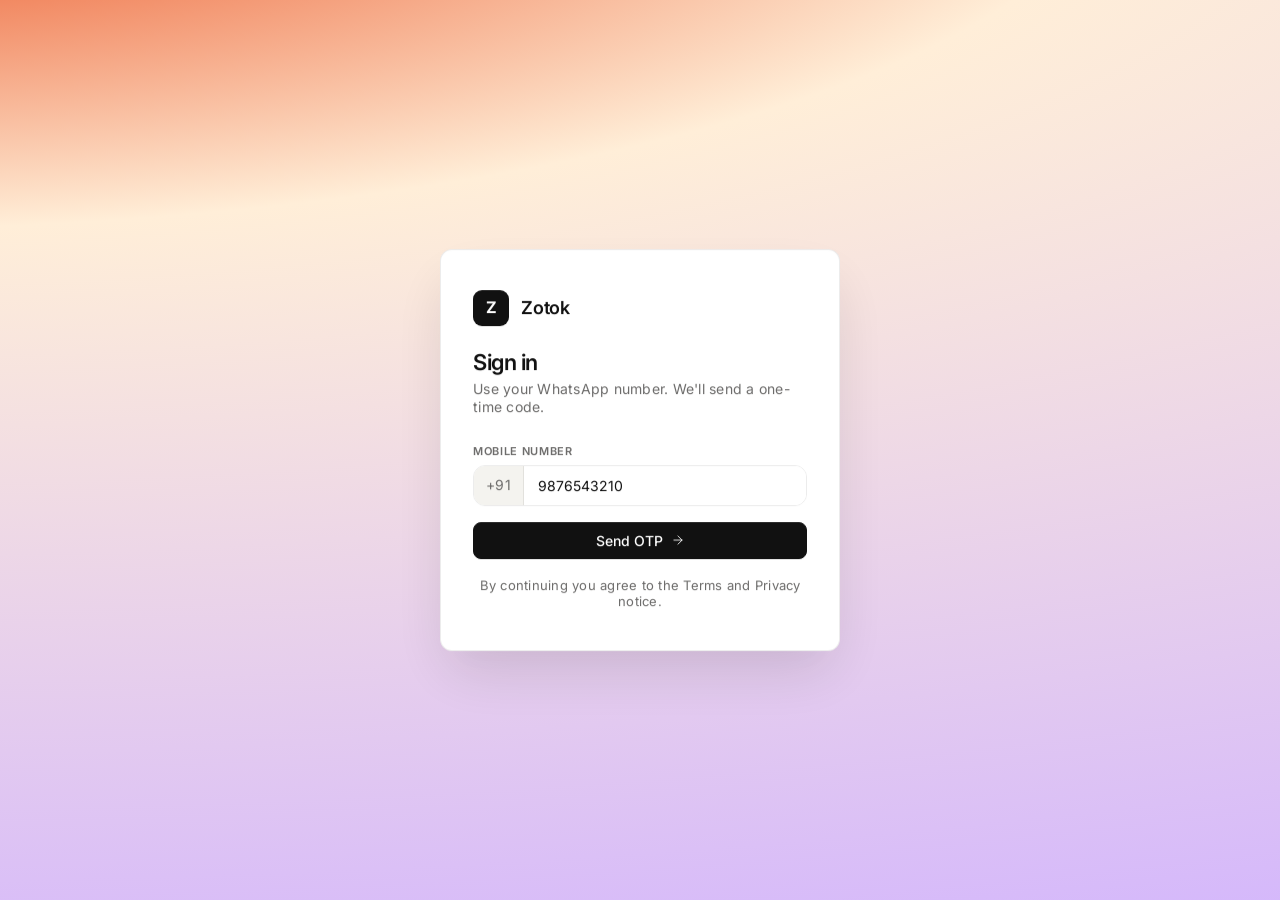
==== index.html @ e190d3a5 "Initial commit — Zotok Agent v2 prototype All pages: login, dashboard, agents, category-view, leads-" ====
<!doctype html>
<html lang="en">
<head>
<meta charset="utf-8">
<title>Zotok</title>
<meta http-equiv="refresh" content="0; url=login.html">
<link rel="stylesheet" href="styles/main.css">
  <link rel="preconnect" href="https://fonts.googleapis.com">
  <link rel="preconnect" href="https://fonts.gstatic.com" crossorigin>
  <link href="https://fonts.googleapis.com/css2?family=Inter:wght@400;500;600;700;900&display=swap" rel="stylesheet">
</head>
<body>
<p style="padding:24px;color:#999;font-family:-apple-system,BlinkMacSystemFont,sans-serif">Redirecting to <a href="login.html">login</a>…</p>
</body>
</html>
---- styles/main.css ----
/* ==========================================================================
   Zotok — main.css
   Manus-inspired minimal aesthetic. System fonts only.
   ========================================================================== */

:root {
  /* Legacy bridging to new Amplemarket tokens */
  --ink: #111111;
  --ink-2: #6d6c6b;
  --muted: #6d6c6b;
  --faint: #ecebea;
  --surface: #f4f3ef;
  --surface-2: #ecebea;
  --white: #ffffff;
  --border: rgba(17, 17, 17, 0.08);
  --border-light: rgba(17, 17, 17, 0.04);
  
  /* Status / Accents */
  --accent-success: #47d096; /* Deliver Green */
  --accent-warn: #e16540; /* LeadGen Red */
  --accent-info: #328efa; /* Intelligence Blue */
  --accent-gold: #fbc768; /* Engagement Gold */

  --focus-ring: rgba(17, 17, 17, 0.08);
  --modal-backdrop: rgba(17, 17, 17, 0.35);
  --ink-hover: #272625;

  /* Typography */
  --font: 'Inter', ui-sans-serif, system-ui, -apple-system, BlinkMacSystemFont, "Segoe UI", Roboto, sans-serif;
  --text-caption: 10px;
  --text-body: 14px;
  --text-subheading: 20px;
  --text-heading-sm: 24px;
  --text-heading: 28px;

  /* Border Radii (Amplemarket) */
  --r-sm: 4px;
  --r-md: 8px; /* Buttons */
  --r-lg: 12px; /* Cards, inputs, dialogs */

  /* Shadows (Amplemarket) */
  --shadow-subtle: rgba(17, 17, 17, 0.05) 0px 0px 0px 1px inset;
  --shadow-sm: rgba(17, 17, 17, 0.02) 0px -6px 6px 0px, rgba(17, 17, 17, 0.01) 0px -23px 9px 0px;
  --shadow-md: rgba(17, 17, 17, 0.04) 0px 4px 8px 0px, rgba(17, 17, 17, 0.04) 0px 0px 1px 0px;
  --shadow-lg: rgba(17, 17, 17, 0.12) 0px 26px 60px -6px, rgba(17, 17, 17, 0.02) 0px 28px 28px -14px;

  --sidebar-w: 248px;
  --sidebar-w-collapsed: 64px;
}

:root.dark {
  --ink: #ffffff;
  --ink-2: #ecebea;
  --muted: #ecebea;
  --faint: #6d6c6b;
  --surface: #272625;
  --surface-2: #111111;
  --white: #111111;
  --border: rgba(255, 255, 255, 0.08);
  --border-light: rgba(255, 255, 255, 0.04);
  --accent-success: #47d096;
  --accent-warn: #e16540;
  --accent-info: #328efa;
  --accent-gold: #fbc768;
  --focus-ring: rgba(255, 255, 255, 0.12);
  --modal-backdrop: rgba(17, 17, 17, 0.8);
  --ink-hover: #f4f3ef;
  --shadow-sm: rgba(0, 0, 0, 0.2) 0px -6px 6px 0px, rgba(0, 0, 0, 0.1) 0px -23px 9px 0px;
  --shadow-md: rgba(0, 0, 0, 0.3) 0px 4px 8px 0px;
  --shadow-lg: rgba(0, 0, 0, 0.5) 0px 26px 60px -6px;
}

* { margin: 0; padding: 0; box-sizing: border-box; }

/* Suppress all transitions on initial page load to prevent sidebar push animation */
[data-loading] * { transition: none !important; }

html, body { height: 100%; }

body {
  font-family: var(--font);
  font-size: var(--text-body);
  color: var(--ink);
  background: var(--white);
  line-height: 1.3;
  letter-spacing: 0.25px;
  -webkit-font-smoothing: antialiased;
  text-rendering: optimizeLegibility;
}

a { color: inherit; text-decoration: none; }

button {
  font-family: inherit;
  font-size: 14px;
  cursor: pointer;
  border: none;
  background: none;
  color: inherit;
}

input, textarea, select {
  font-family: inherit;
  font-size: 14px;
  color: var(--ink);
}

h1, h2, h3, h4 { font-weight: 600; line-height: 1.1; }
h1 { font-size: var(--text-heading); letter-spacing: -0.48px; }
h2 { font-size: var(--text-heading-sm); letter-spacing: -0.26px; }
h3 { font-size: var(--text-subheading); letter-spacing: -0.2px; }

.icon { width: 18px; height: 18px; flex: none; stroke-width: 1.5; }
.icon-sm { width: 14px; height: 14px; flex: none; stroke-width: 1.5; }
.icon-lg { width: 22px; height: 22px; flex: none; stroke-width: 1.5; }

/* ----- Buttons ----- */
.btn {
  display: inline-flex;
  align-items: center;
  justify-content: center;
  gap: 8px;
  padding: 9px 16px;
  background: transparent;
  border: 1.5px solid var(--ink);
  color: var(--ink);
  font-weight: 500;
  border-radius: var(--r-md);
  transition: background .15s ease, transform .1s ease, border-color .15s ease, color .15s ease;
  white-space: nowrap;
}
.btn:hover { background: var(--surface); }
.btn:active { transform: scale(.98); }

.btn-primary {
  background: var(--ink);
  color: var(--white);
  border-color: var(--ink);
}
.btn-primary:hover { background: var(--ink-hover); border-color: var(--ink-hover); }

.btn-ghost {
  border-color: var(--border);
  color: var(--ink-2);
  font-weight: 500;
}
.btn-ghost:hover { border-color: var(--ink-2); color: var(--ink); background: transparent; }

.btn-sm { padding: 6px 12px; font-size: 13px; }
.btn-block { width: 100%; }

.btn:disabled { opacity: .45; cursor: not-allowed; }

/* ----- App shell ----- */
.app {
  display: flex;
  min-height: 100vh;
}

.sidebar {
  position: fixed;
  inset: 0 auto 0 0;
  width: var(--sidebar-w);
  background: var(--surface);
  border-right: 1px solid var(--border);
  display: flex;
  flex-direction: column;
  transition: width .2s ease;
  z-index: 30;
}
.sidebar.collapsed { width: var(--sidebar-w-collapsed); }

.sidebar-head {
  display: flex;
  align-items: center;
  justify-content: space-between;
  padding: 16px 16px 12px;
  gap: 8px;
}
.sidebar.collapsed .sidebar-head {
  justify-content: center;
  padding: 16px 8px 12px;
}
.brand {
  display: flex;
  align-items: center;
  gap: 10px;
  font-weight: 600;
  font-size: 15px;
  letter-spacing: -0.01em;
}
.brand-mark {
  width: 28px; height: 28px;
  border-radius: 7px;
  background: var(--ink);
  color: var(--white);
  display: grid; place-items: center;
  font-weight: 700; font-size: 13px;
  letter-spacing: 0;
}
.sidebar.collapsed .brand,
.sidebar.collapsed .nav-label,
.sidebar.collapsed .footer-label,
.sidebar.collapsed .badge,
.sidebar.collapsed .new-chat span { display: none; }

.icon-btn {
  width: 32px; height: 32px;
  display: grid; place-items: center;
  border-radius: var(--r-md);
  color: var(--ink-2);
  transition: background .15s;
}
.icon-btn:hover { background: var(--border-light); color: var(--ink); }

.new-chat {
  margin: 4px 12px 12px;
  display: flex;
  align-items: center;
  gap: 10px;
  padding: 9px 12px;
  border: 1px solid var(--border);
  border-radius: var(--r-md);
  background: var(--white);
  color: var(--ink);
  font-weight: 500;
  font-size: 13px;
  transition: border-color .15s, background .15s;
}
.new-chat:hover { border-color: var(--ink-2); }
.sidebar.collapsed .new-chat { justify-content: center; padding: 9px; }

.nav {
  display: flex;
  flex-direction: column;
  gap: 0;
  padding: 8px 8px;
  flex: 1;
  overflow-y: auto;
}
.nav-section-label {
  font-size: 11px;
  font-weight: 500;
  text-transform: uppercase;
  letter-spacing: 0.06em;
  color: var(--muted);
  padding: 12px 12px 4px;
  margin-top: 4px;
}
.sidebar.collapsed .nav-section-label { opacity: 0; height: 4px; margin-top: 4px; padding: 0; overflow: hidden; }

.nav-item {
  display: flex;
  align-items: center;
  gap: 12px;
  padding: 8px 12px;
  border-radius: var(--r-md);
  color: var(--ink-2);
  font-size: 14px;
  transition: background .15s, color .15s;
  cursor: pointer;
}
.nav-item:hover { background: var(--border-light); color: var(--ink); }
.nav-item.active { background: var(--white); color: var(--ink); border: 1px solid var(--border); }
.nav-item .nav-label { flex: 1; }
.nav-item .icon { width: 20px; height: 20px; }
.sidebar.collapsed .nav-item { justify-content: center; padding: 8px; }

/* Tooltips when collapsed */
.sidebar.collapsed [data-tooltip] {
  position: relative;
}
.sidebar.collapsed [data-tooltip]:hover::after {
  content: attr(data-tooltip);
  position: absolute;
  left: calc(100% + 8px);
  top: 50%;
  transform: translateY(-50%);
  background: var(--ink);
  color: var(--white);
  padding: 4px 8px;
  border-radius: 4px;
  font-size: 12px;
  font-weight: 500;
  white-space: nowrap;
  pointer-events: none;
  z-index: 1000;
  opacity: 0;
  animation: tooltip-fade-in 0.15s ease-in-out forwards;
  animation-delay: 0.15s;
}
@keyframes tooltip-fade-in {
  from { opacity: 0; transform: translate(-4px, -50%); }
  to { opacity: 1; transform: translate(0, -50%); }
}

.nav-recent {
  display: flex;
  align-items: center;
  gap: 10px;
  padding: 7px 12px;
  border-radius: var(--r-sm);
  color: var(--ink-2);
  font-size: 13px;
  cursor: pointer;
  transition: background .15s;
}
.nav-recent:hover { background: var(--border-light); }
.nav-recent .truncate { overflow: hidden; text-overflow: ellipsis; white-space: nowrap; flex: 1; }
.sidebar.collapsed .nav-recent, .sidebar.collapsed .nav-children { display: none !important; }

.nav-parent.open .chevron { transform: rotate(180deg); }
.nav-child {
  padding: 6px 12px;
  border-radius: var(--r-sm);
  color: var(--ink-2);
  font-size: 13px;
  text-decoration: none;
  display: flex;
  align-items: center;
  transition: background .15s, color .15s;
}
.nav-child:hover { background: var(--border-light); color: var(--ink); }
.nav-child.active { background: var(--white); color: var(--ink); border: 1px solid var(--border); padding: 5px 11px; }

.sidebar-footer {
  border-top: 1px solid var(--border);
  padding: 12px 8px;
  display: flex;
  flex-direction: column;
  gap: 2px;
}
.footer-item {
  display: flex;
  align-items: center;
  gap: 12px;
  padding: 8px 12px;
  border-radius: var(--r-md);
  color: var(--ink-2);
  font-size: 13px;
  cursor: pointer;
  transition: background .15s;
}
.footer-item:hover { background: var(--border-light); color: var(--ink); }
.sidebar.collapsed .footer-item { justify-content: center; padding: 8px; }

.avatar {
  width: 26px; height: 26px;
  border-radius: 50%;
  background: var(--ink);
  color: var(--white);
  display: grid; place-items: center;
  font-size: 11px;
  font-weight: 600;
  flex: none;
}
.avatar-lg { width: 64px; height: 64px; font-size: 22px; }

/* ----- Main area ----- */
.main {
  margin-left: var(--sidebar-w);
  flex: 1;
  min-width: 0;
  display: flex;
  flex-direction: column;
  transition: margin-left .2s ease;
}
.sidebar.collapsed ~ .main { margin-left: var(--sidebar-w-collapsed); }

/* ----- Three Pane Layout (Category View) ----- */
.three-pane-layout {
  display: flex;
  flex: 1;
  height: 100vh;
  overflow: hidden;
  flex-direction: row;
}
.category-pane {
  width: 280px;
  border-right: 1px solid var(--border);
  display: flex;
  flex-direction: column;
  background: var(--surface);
  overflow-y: auto;
  padding: 24px 16px;
}
.category-pill {
  display: flex;
  align-items: center;
  gap: 12px;
  padding: 12px;
  border-radius: var(--r-md);
  cursor: pointer;
  border: 1px solid transparent;
  transition: all 0.15s ease;
  margin-bottom: 8px;
}
.category-pill:hover {
  background: var(--surface-2);
}
.category-pill.active {
  background: var(--white);
  border-color: var(--border);
  box-shadow: var(--shadow-sm);
}
.cat-dot-wrap {
  width: 24px;
  height: 24px;
  border-radius: 50%;
  display: grid;
  place-items: center;
  flex: none;
}
.cat-dot-wrap .dot { margin: 0; width: 10px; height: 10px; }
.cat-dot-wrap.bg-success { background: rgba(47, 125, 74, 0.15); }
.cat-dot-wrap.bg-warn { background: rgba(154, 123, 28, 0.15); }
.cat-dot-wrap.bg-idle { background: rgba(184, 182, 176, 0.25); }

.list-pane {
  width: 320px;
  border-right: 1px solid var(--border);
  display: flex;
  flex-direction: column;
  background: var(--surface);
  overflow-y: auto;
}
.list-pane-head {
  padding: 24px 20px;
  border-bottom: 1px solid var(--border);
  position: sticky;
  top: 0;
  background: var(--surface);
  z-index: 5;
}
.list-pane-item {
  padding: 16px 20px;
  border-bottom: 1px solid var(--border);
  cursor: pointer;
  transition: background .15s;
  display: flex;
  gap: 12px;
}
.list-pane-item:hover { background: var(--surface-2); }
.list-pane-item.active { background: var(--white); border-left: 3px solid var(--ink); padding-left: 17px; }
.list-pane-item .li-icon {
  width: 36px; height: 36px;
  border-radius: var(--r-md);
  background: var(--faint);
  color: var(--white);
  display: grid; place-items: center;
  font-weight: 600; font-size: 14px;
  flex: none;
}

.chat-pane {
  flex: 1;
  display: flex;
  flex-direction: column;
  position: relative;
  background: var(--white);
}

.topbar {
  display: flex;
  align-items: center;
  justify-content: space-between;
  padding: 14px 28px;
  border-bottom: 1px solid var(--border);
  background: var(--white);
  position: sticky;
  top: 0;
  z-index: 5;
}

/* Data Tables */
.table-wrap {
  background: var(--white);
  border: 1px solid var(--border);
  border-radius: var(--r-lg);
  overflow-x: auto;
  box-shadow: var(--shadow-sm);
}
.table {
  width: 100%;
  border-collapse: collapse;
  text-align: left;
}
.table th, .table td {
  padding: 12px 16px;
  border-bottom: 1px solid var(--border);
  font-size: 14px;
}
.table th {
  background: var(--surface);
  font-weight: 600;
  color: var(--muted);
  font-size: 12px;
  text-transform: uppercase;
  letter-spacing: 0.05em;
  white-space: nowrap;
}
.table tbody tr:last-child td {
  border-bottom: none;
}
.table tbody tr:hover {
  background: var(--surface-2);
}
.table td {
  color: var(--ink);
  vertical-align: top;
}
.table-message-preview {
  max-width: 300px;
  display: -webkit-box;
  -webkit-line-clamp: 2;
  -webkit-box-orient: vertical;
  overflow: hidden;
  text-overflow: ellipsis;
  color: var(--ink-2);
  line-height: 1.4;
}
.topbar-left { display: flex; align-items: center; gap: 12px; }
.topbar-title { font-size: 15px; font-weight: 600; }
.topbar-right { display: flex; align-items: center; gap: 8px; }

.page {
  padding: 32px 28px 64px;
  max-width: 1100px;
  width: 100%;
  margin: 0 auto;
}
.page-narrow { max-width: 760px; }

.page-head { margin-bottom: 28px; }
.page-head h1 { margin-bottom: 6px; }
.page-head .lede { color: var(--muted); font-size: 14px; }

/* ----- Status dots ----- */
.dot {
  width: 8px; height: 8px;
  border-radius: 50%;
  flex: none;
  display: inline-block;
}
.dot-success { background: var(--accent-success); box-shadow: 0 0 0 3px rgba(47,125,74,.12); }
.dot-warn { background: var(--accent-warn); box-shadow: 0 0 0 3px rgba(154,123,28,.12); }
.dot-idle { background: var(--faint); }

.badge {
  display: inline-flex;
  align-items: center;
  gap: 6px;
  padding: 3px 9px;
  border-radius: var(--r-lg);
  font-size: 12px;
  font-weight: 500;
  border: 1px solid var(--border);
  background: var(--white);
  color: var(--ink-2);
}
.badge-success { color: var(--accent-success); border-color: rgba(47,125,74,.25); background: rgba(47,125,74,.06); }
.badge-warn { color: var(--accent-warn); border-color: rgba(154,123,28,.25); background: rgba(154,123,28,.06); }
.badge-ink { color: var(--white); background: var(--ink); border-color: var(--ink); }

/* ----- Card ----- */
.card {
  background: var(--white);
  border: 1px solid var(--border);
  border-radius: var(--r-lg);
  padding: 20px;
  box-shadow: var(--shadow-sm);
}

/* ==========================================================================
   LOGIN
   ========================================================================== */
.login-page {
  min-height: 100vh;
  display: grid;
  place-items: center;
  background: var(--surface);
  background-image: radial-gradient(386.06% 162.79% at -13.1926% -17.1008%, rgb(232, 64, 13) 0%, rgb(255, 238, 216) 26.1559%, rgb(208, 178, 255) 84.1533%);
  padding: 24px;
}
.login-card {
  width: 100%;
  max-width: 400px;
  background: var(--white);
  border: 1px solid var(--border);
  border-radius: var(--r-lg);
  padding: 40px 32px;
  box-shadow: var(--shadow-lg);
  animation: cardSlideUp 0.6s cubic-bezier(0.16, 1, 0.3, 1);
}
@keyframes cardSlideUp {
  from { opacity: 0; transform: translateY(24px); }
  to { opacity: 1; transform: translateY(0); }
}
#phone-step, #otp-step {
  animation: fadeStep 0.4s cubic-bezier(0.16, 1, 0.3, 1);
}
@keyframes fadeStep {
  from { opacity: 0; transform: translateX(8px); }
  to { opacity: 1; transform: translateX(0); }
}
.login-brand {
  display: flex;
  align-items: center;
  gap: 12px;
  justify-content: flex-start;
  margin-bottom: 24px;
}
.login-brand .brand-mark { width: 36px; height: 36px; font-size: 16px; border-radius: 9px; }
.login-brand-text { font-size: 18px; font-weight: 600; letter-spacing: -0.01em; }
.login-card h1 { font-size: 22px; text-align: left; margin-bottom: 6px; }
.login-card .lede { color: var(--muted); font-size: 14px; text-align: left; margin-bottom: 28px; }

.field {
  display: flex;
  flex-direction: column;
  gap: 6px;
  margin-bottom: 16px;
}
.field-label {
  font-size: 11px;
  font-weight: 600;
  text-transform: uppercase;
  letter-spacing: 0.06em;
  color: var(--muted);
}
.input {
  width: 100%;
  padding: 11px 14px;
  border: 1px solid var(--border);
  border-radius: var(--r-lg);
  background: var(--white);
  transition: border-color .15s, box-shadow .15s;
}
.input:focus {
  outline: none;
  border-color: var(--ink);
  box-shadow: 0 0 0 3px var(--focus-ring);
}
.input::placeholder { color: var(--faint); }

.input-prefix {
  display: flex;
  align-items: stretch;
  border: 1px solid var(--border);
  border-radius: var(--r-lg);
  overflow: hidden;
  transition: border-color .15s, box-shadow .15s;
}
.input-prefix:focus-within { border-color: var(--ink); box-shadow: 0 0 0 3px var(--focus-ring); }
.input-prefix .prefix {
  padding: 0 12px;
  display: grid; place-items: center;
  background: var(--surface);
  color: var(--ink-2);
  font-size: 14px;
  border-right: 1px solid var(--border);
}
.input-prefix .input { border: none; border-radius: 0; }
.input-prefix .input:focus { box-shadow: none; }

.otp-row { display: flex; gap: 12px; justify-content: center; }
.otp-cell {
  flex: 1;
  width: 0;
  min-width: 0;
  height: 64px;
  text-align: center;
  font-size: 26px;
  font-weight: 600;
  letter-spacing: 0.02em;
  padding: 0;
  border: 1.5px solid var(--border);
  border-radius: var(--r-md);
  background: var(--surface);
  transition: all .2s ease;
}
.otp-cell:focus { 
  outline: none; 
  background: var(--white);
  border-color: var(--ink); 
  box-shadow: 0 4px 12px rgba(0,0,0,.08); 
  transform: translateY(-2px);
}

.login-foot { text-align: center; color: var(--muted); font-size: 13px; margin-top: 18px; }

.tiny-link {
  background: none;
  border: none;
  color: var(--ink);
  font-weight: 500;
  font-size: 13px;
  cursor: pointer;
  text-decoration: underline;
  text-underline-offset: 2px;
}

/* ==========================================================================
   CHAT
   ========================================================================== */
.chat-shell {
  display: flex;
  flex-direction: column;
  flex: 1;
  min-height: 0;
}
.chat-scroll {
  flex: 1;
  overflow-y: auto;
  padding: 32px 0 24px;
}
.chat-thread {
  max-width: 760px;
  margin: 0 auto;
  padding: 0 24px;
  display: flex;
  flex-direction: column;
  gap: 24px;
}
.msg {
  display: flex;
  gap: 14px;
  align-items: flex-start;
}
.msg-avatar {
  width: 28px; height: 28px;
  border-radius: 50%;
  display: grid; place-items: center;
  flex: none;
  font-size: 11px;
  font-weight: 600;
}
.msg.user .msg-avatar { background: var(--ink); color: var(--white); }
.msg.ai .msg-avatar {
  background: var(--white);
  color: var(--ink);
  border: 1px solid var(--border);
}
.msg-body { flex: 1; min-width: 0; }
.msg-name { font-size: 13px; font-weight: 600; margin-bottom: 4px; color: var(--ink); }
.msg-text { font-size: 15px; line-height: 1.65; color: var(--ink); }
.msg-text p + p { margin-top: 10px; }
.msg-text ul { margin: 8px 0 0 20px; }
.msg-text li { margin-bottom: 4px; }

.typing { display: inline-flex; gap: 4px; align-items: center; padding: 6px 0; }
.typing span {
  width: 6px; height: 6px; border-radius: 50%;
  background: var(--faint);
  animation: blink 1.2s infinite ease-in-out;
}
.typing span:nth-child(2) { animation-delay: .2s; }
.typing span:nth-child(3) { animation-delay: .4s; }
@keyframes blink {
  0%, 80%, 100% { opacity: .25; transform: translateY(0); }
  40% { opacity: 1; transform: translateY(-2px); }
}

.chat-empty {
  display: flex;
  flex-direction: column;
  align-items: center;
  padding-bottom: 24px;
}
.chat-empty-inner {
  text-align: center;
}

.hero-badge {
  display: inline-flex;
  align-items: center;
  gap: 8px;
  padding: 6px 14px;
  background: var(--surface);
  border: 1px solid var(--border);
  border-radius: 999px;
  font-size: 12px;
  color: var(--muted);
  margin-bottom: 24px;
}
.hero-badge .divider { color: var(--border); }
.hero-badge .upgrade { color: #3b82f6; cursor: pointer; font-weight: 500; }

.hero-title {
  font-family: Georgia, serif;
  font-size: 32px;
  font-weight: 400;
  color: var(--ink);
  margin-bottom: 0;
}

/* Base shell layout */
.chat-shell {
  display: flex;
  flex-direction: column;
  flex: 1;
  min-height: 0;
  align-items: center;
  justify-content: center;
  padding: 0 24px;
}
.chat-scroll {
  flex: none;
  width: 100%;
  max-width: 720px;
  display: flex;
  flex-direction: column;
}
.chat-thread {
  padding: 0;
  display: flex;
  flex-direction: column;
  gap: 24px;
  width: 100%;
  max-width: 760px;
  margin: 0 auto;
}

/* Active chat state overrides */
.chat-shell.chat-active {
  align-items: stretch;
  justify-content: flex-start;
  padding: 0;
}
.chat-shell.chat-active .chat-scroll {
  flex: 1;
  max-width: none;
  padding: 32px 0 24px;
  overflow-y: auto;
  display: block;
}
.chat-shell.chat-active .composer-wrap {
  max-width: none;
  padding: 16px 24px 22px;
}
.chat-shell.chat-active .composer-container {
  max-width: 760px;
  margin: 0 auto;
}
.chat-shell.chat-active .prompt-pills { display: none; }

.composer-wrap {
  width: 100%;
  max-width: 720px;
  margin: 0 auto;
}
.composer-container {
  display: flex;
  flex-direction: column;
  gap: 16px;
  width: 100%;
}
.composer {
  border: 1px solid var(--border);
  border-radius: var(--r-lg);
  background: var(--white);
  box-shadow: var(--shadow-sm);
  display: flex;
  flex-direction: column;
  padding: 14px 16px;
  transition: border-color .15s, box-shadow .15s;
}
.composer:focus-within {
  border-color: var(--ink-2);
  box-shadow: 0 0 0 3px var(--focus-ring);
}
.composer textarea {
  width: 100%;
  border: none;
  outline: none;
  resize: none;
  font-size: 15px;
  line-height: 1.5;
  background: transparent;
  min-height: 48px;
  max-height: 200px;
  padding: 0;
  margin-bottom: 12px;
}
.composer-actions {
  display: flex;
  align-items: center;
  justify-content: space-between;
}
.action-group {
  display: flex;
  align-items: center;
  gap: 4px;
}
.icon-btn-round {
  width: 32px; height: 32px;
  border-radius: 50%;
  display: grid; place-items: center;
  color: var(--muted);
  transition: background .15s, color .15s;
}
.icon-btn-round:hover {
  background: var(--surface);
  color: var(--ink);
}
.send-btn {
  width: 32px; height: 32px;
  border-radius: 50%;
  background: var(--surface);
  color: var(--muted);
  display: grid; place-items: center;
  transition: background .15s, color .15s, transform .1s;
}
.send-btn:not(:disabled) {
  background: var(--ink);
  color: var(--white);
}
.send-btn:not(:disabled):hover { background: var(--ink-hover); }

.prompt-pills {
  display: flex;
  align-items: center;
  justify-content: center;
  flex-wrap: wrap;
  gap: 10px;
}
.prompt-pill {
  display: inline-flex;
  align-items: center;
  gap: 8px;
  padding: 8px 16px;
  background: var(--white);
  border: 1px solid var(--border);
  border-radius: 999px;
  font-size: 13px;
  font-weight: 500;
  color: var(--ink-2);
  transition: background .15s, border-color .15s, color .15s;
}
.prompt-pill:hover {
  background: var(--surface);
  border-color: var(--ink-2);
  color: var(--ink);
}

.composer-foot {
  max-width: 760px;
  margin: 8px auto 0;
  text-align: center;
  font-size: 11px;
  color: var(--muted);
}

/* ==========================================================================
   AGENTS
   ========================================================================== */
.agent-grid {
  display: grid;
  grid-template-columns: repeat(auto-fill, minmax(280px, 1fr));
  gap: 16px;
}
.agent-card {
  display: flex;
  flex-direction: column;
  gap: 14px;
  padding: 20px;
  background: var(--white);
  border: 1px solid var(--border);
  border-radius: var(--r-lg);
  transition: border-color .15s, box-shadow .15s, transform .1s;
}
.agent-card:hover { border-color: var(--ink-2); box-shadow: var(--shadow-md); }
.agent-head { display: flex; align-items: flex-start; justify-content: space-between; gap: 10px; }
.agent-icon {
  width: 36px; height: 36px;
  border-radius: var(--r-lg);
  background: var(--surface);
  color: var(--ink);
  display: grid; place-items: center;
  border: 1px solid var(--border);
}
.agent-card h3 { font-size: 15px; font-weight: 600; margin: 0; }
.agent-card p { font-size: 13px; color: var(--muted); line-height: 1.55; }
.agent-foot { display: flex; align-items: center; justify-content: space-between; gap: 10px; margin-top: auto; padding-top: 6px; }

/* ==========================================================================
   WHATSAPP / SYNC PAGE
   ========================================================================== */
.summary-card {
  display: grid;
  grid-template-columns: auto 1fr auto;
  gap: 18px;
  align-items: center;
  padding: 22px;
  background: var(--white);
  border: 1px solid var(--border);
  border-radius: var(--r-lg);
  box-shadow: var(--shadow-sm);
  margin-bottom: 24px;
}
.summary-icon {
  width: 44px; height: 44px;
  border-radius: var(--r-lg);
  background: var(--surface);
  border: 1px solid var(--border);
  display: grid; place-items: center;
  color: var(--ink);
}
.summary-meta { display: flex; flex-direction: column; gap: 2px; }
.summary-meta strong { font-size: 15px; font-weight: 600; }
.summary-meta .meta-sub { color: var(--muted); font-size: 13px; }

.section-head {
  display: flex;
  align-items: center;
  justify-content: space-between;
  margin: 32px 0 14px;
}
.section-head h2 { font-size: 16px; font-weight: 600; }
.section-head .lede { color: var(--muted); font-size: 13px; }

.list {
  border: 1px solid var(--border);
  border-radius: var(--r-lg);
  background: var(--white);
  overflow: hidden;
}
.list-item {
  display: grid;
  grid-template-columns: auto 1fr auto;
  gap: 14px;
  align-items: center;
  padding: 14px 18px;
  border-bottom: 1px solid var(--border-light);
}
.list-item:last-child { border-bottom: none; }
.list-item .li-title { font-size: 14px; font-weight: 500; }
.list-item .li-sub { font-size: 12px; color: var(--muted); margin-top: 2px; }
.list-item .li-icon {
  width: 36px; height: 36px;
  border-radius: var(--r-lg);
  background: var(--surface);
  display: grid; place-items: center;
  color: var(--ink-2);
  font-size: 13px;
  font-weight: 600;
}

.upgrade-row {
  display: flex;
  align-items: center;
  justify-content: space-between;
  gap: 16px;
  padding: 18px 20px;
  border: 1px dashed var(--border);
  border-radius: var(--r-lg);
  background: var(--surface);
  margin-top: 16px;
}
.upgrade-row .text { font-size: 14px; color: var(--ink); }
.upgrade-row .text small { display: block; color: var(--muted); font-size: 12px; margin-top: 2px; }

/* ==========================================================================
   PROFILE
   ========================================================================== */
.profile-head {
  display: flex;
  align-items: center;
  gap: 18px;
  padding: 24px;
  background: var(--white);
  border: 1px solid var(--border);
  border-radius: var(--r-lg);
  box-shadow: var(--shadow-sm);
  margin-bottom: 24px;
}
.profile-meta h2 { font-size: 18px; font-weight: 600; margin-bottom: 4px; }
.profile-meta .meta-line { display: flex; align-items: center; gap: 10px; color: var(--muted); font-size: 13px; }

.kv-grid {
  display: grid;
  grid-template-columns: 200px 1fr;
  gap: 14px 24px;
  padding: 20px 24px;
  background: var(--white);
  border: 1px solid var(--border);
  border-radius: var(--r-lg);
}
.kv-grid .k { font-size: 11px; text-transform: uppercase; letter-spacing: .06em; color: var(--muted); align-self: center; }
.kv-grid .v { font-size: 14px; }

.plan-card {
  display: grid;
  grid-template-columns: 1fr auto;
  gap: 18px;
  align-items: center;
  padding: 22px 24px;
  background: var(--ink);
  color: var(--white);
  border-radius: var(--r-lg);
}
.plan-card h3 { font-size: 16px; font-weight: 600; margin-bottom: 4px; }
.plan-card p { font-size: 13px; color: rgba(255,255,255,.7); }
.plan-card .btn {
  background: var(--white);
  color: var(--ink);
  border-color: var(--white);
}
.plan-card .btn:hover { background: var(--surface); }

/* ==========================================================================
   MODAL
   ========================================================================== */
.modal-backdrop {
  position: fixed;
  inset: 0;
  background: var(--modal-backdrop);
  display: none;
  align-items: center;
  justify-content: center;
  z-index: 100;
  padding: 24px;
  backdrop-filter: blur(2px);
}
.modal-backdrop.open { display: flex; }
.modal {
  width: 100%;
  max-width: 560px;
  max-height: calc(100vh - 48px);
  background: var(--white);
  border-radius: var(--r-lg);
  box-shadow: var(--shadow-lg);
  border: 1px solid var(--border);
  display: flex;
  flex-direction: column;
  overflow: hidden;
}
.modal-lg { max-width: 720px; }

.modal-head {
  display: flex;
  align-items: flex-start;
  justify-content: space-between;
  gap: 12px;
  padding: 22px 24px 14px;
}
.modal-head h2 { font-size: 18px; margin-bottom: 4px; }
.modal-head .lede { font-size: 13px; color: var(--muted); }

.modal-body {
  padding: 8px 24px 20px;
  overflow-y: auto;
}
.modal-foot {
  border-top: 1px solid var(--border);
  padding: 14px 24px;
  display: flex;
  align-items: center;
  justify-content: space-between;
  gap: 12px;
  background: var(--white);
}

.tabs {
  display: inline-flex;
  background: var(--surface);
  padding: 3px;
  border-radius: var(--r-md);
  margin: 8px 0 18px;
}
.tab {
  padding: 7px 14px;
  font-size: 13px;
  font-weight: 500;
  border-radius: 6px;
  color: var(--ink-2);
  cursor: pointer;
  transition: background .15s, color .15s;
}
.tab.active { background: var(--white); color: var(--ink); box-shadow: var(--shadow-sm); }

.tab-panel { display: none; }
.tab-panel.active { display: block; }

.qr-box {
  margin: 8px auto 14px;
  width: 220px; height: 220px;
  border: 1px solid var(--border);
  border-radius: var(--r-lg);
  display: grid; place-items: center;
  background:
    repeating-linear-gradient(45deg, var(--ink) 0 6px, transparent 6px 12px) center/180px 180px no-repeat,
    var(--white);
  position: relative;
}
.qr-box::after {
  content: "";
  position: absolute;
  inset: 0;
  background: var(--white);
  -webkit-mask: radial-gradient(circle at 12px 12px, transparent 6px, #000 6.5px), radial-gradient(circle at calc(100% - 12px) 12px, transparent 6px, #000 6.5px), radial-gradient(circle at 12px calc(100% - 12px), transparent 6px, #000 6.5px);
  mask: radial-gradient(circle at 12px 12px, transparent 6px, #000 6.5px), radial-gradient(circle at calc(100% - 12px) 12px, transparent 6px, #000 6.5px), radial-gradient(circle at 12px calc(100% - 12px), transparent 6px, #000 6.5px);
  -webkit-mask-composite: source-over;
  mask-composite: add;
  pointer-events: none;
}
.qr-frame {
  position: relative;
  width: 220px; height: 220px;
  margin: 8px auto 16px;
}
.qr-frame .qr-cells {
  position: absolute; inset: 14px;
  display: grid;
  grid-template-columns: repeat(21, 1fr);
  grid-template-rows: repeat(21, 1fr);
  gap: 1px;
}
.qr-frame .qr-cells span { background: var(--ink); border-radius: 1px; }
.qr-frame .qr-cells span.off { background: transparent; }
.qr-frame::before, .qr-frame::after {
  content: ""; position: absolute; width: 36px; height: 36px;
  border: 6px solid var(--ink);
  border-radius: 8px;
  background: var(--white);
}
.qr-frame::before { top: 6px; left: 6px; }
.qr-frame::after { top: 6px; right: 6px; }
.qr-frame .qr-corner-bl {
  position: absolute; bottom: 6px; left: 6px;
  width: 36px; height: 36px;
  border: 6px solid var(--ink);
  border-radius: 8px;
  background: var(--white);
}

.code-box {
  display: flex;
  gap: 8px;
  justify-content: center;
  margin: 8px 0 18px;
}
.code-cell {
  width: 44px;
  height: 52px;
  display: grid; place-items: center;
  background: var(--surface);
  border: 1px solid var(--border);
  border-radius: var(--r-lg);
  font-size: 22px;
  font-weight: 600;
  letter-spacing: .04em;
}

.steps {
  margin: 0;
  padding: 0;
  list-style: none;
  counter-reset: step;
  display: flex;
  flex-direction: column;
  gap: 8px;
}
.steps li {
  counter-increment: step;
  display: flex;
  gap: 10px;
  font-size: 13px;
  color: var(--ink-2);
  line-height: 1.5;
}
.steps li::before {
  content: counter(step);
  width: 20px; height: 20px;
  border-radius: 50%;
  background: var(--ink);
  color: var(--white);
  font-size: 11px;
  font-weight: 600;
  display: grid; place-items: center;
  flex: none;
  margin-top: 1px;
}
.steps strong { color: var(--ink); font-weight: 600; }

.connect-state {
  display: flex;
  align-items: center;
  gap: 10px;
  padding: 10px 14px;
  background: var(--surface);
  border-radius: var(--r-lg);
  font-size: 13px;
  color: var(--ink-2);
  justify-content: center;
}

/* ----- Group selection ----- */
.group-counter {
  display: flex;
  align-items: center;
  justify-content: space-between;
  padding: 10px 14px;
  background: var(--surface);
  border-radius: var(--r-lg);
  margin-bottom: 14px;
  font-size: 13px;
  color: var(--ink-2);
}
.group-counter strong { color: var(--ink); font-weight: 600; }

.group-list {
  display: flex;
  flex-direction: column;
  gap: 6px;
  max-height: 360px;
  overflow-y: auto;
  padding-right: 4px;
}
.group-row {
  position: relative;
  display: flex;
  align-items: center;
  gap: 12px;
  padding: 10px 14px;
  border: 1px solid var(--border);
  border-radius: var(--r-lg);
  background: var(--white);
  cursor: pointer;
  transition: border-color .12s, background .12s;
}
.group-row:hover { border-color: var(--ink-2); }
.group-row.selected { border-color: var(--ink); background: var(--surface); }

.group-row .li-icon {
  width: 32px; height: 32px;
  border-radius: 50%;
  background: var(--surface);
  display: grid; place-items: center;
  color: var(--ink-2);
  font-size: 12px;
  font-weight: 600;
  flex: none;
}
.group-row .group-meta { flex: 1; min-width: 0; }
.group-row .group-name { font-size: 14px; font-weight: 500; color: var(--ink); }
.group-row .group-sub { font-size: 12px; color: var(--muted); }

.checkbox {
  width: 18px; height: 18px;
  border-radius: 5px;
  border: 1.5px solid var(--border);
  background: var(--white);
  display: grid; place-items: center;
  flex: none;
  transition: background .15s, border-color .15s;
}
.group-row.selected .checkbox {
  background: var(--ink);
  border-color: var(--ink);
}
.checkbox svg { color: var(--white); opacity: 0; }
.group-row.selected .checkbox svg { opacity: 1; }

.group-row.locked {
  cursor: not-allowed;
  background: var(--surface);
}
.group-row.locked .group-name,
.group-row.locked .group-sub,
.group-row.locked .li-icon {
  filter: blur(2px);
  user-select: none;
}
.group-row.locked .lock-overlay {
  position: absolute;
  inset: 0;
  display: flex;
  align-items: center;
  justify-content: flex-end;
  padding: 0 14px;
  gap: 8px;
}
.group-row.locked .lock-pill {
  display: inline-flex;
  align-items: center;
  gap: 6px;
  padding: 4px 10px;
  font-size: 12px;
  font-weight: 500;
  background: var(--ink);
  color: var(--white);
  border-radius: 999px;
}

/* ==========================================================================
   RESPONSIVE
   ========================================================================== */
@media (max-width: 900px) {
  :root { --sidebar-w: 220px; }
  .page { padding: 24px 18px 48px; }
  .topbar { padding: 12px 18px; }
  .prompt-grid { grid-template-columns: 1fr; }
}

@media (max-width: 640px) {
  .sidebar { transform: translateX(-100%); transition: transform .2s ease; }
  .sidebar.open { transform: translateX(0); }
  .main { margin-left: 0 !important; }
  .topbar { padding: 12px 16px; }
  .kv-grid { grid-template-columns: 1fr; gap: 6px 0; }
  .kv-grid .k { padding-top: 8px; }
}

/* Scrollbar polish */
.chat-scroll::-webkit-scrollbar,
.group-list::-webkit-scrollbar,
.nav::-webkit-scrollbar,
.modal-body::-webkit-scrollbar { width: 8px; height: 8px; }
.chat-scroll::-webkit-scrollbar-thumb,
.group-list::-webkit-scrollbar-thumb,
.nav::-webkit-scrollbar-thumb,
.modal-body::-webkit-scrollbar-thumb { background: var(--border); border-radius: 4px; }
.chat-scroll::-webkit-scrollbar-thumb:hover,
.group-list::-webkit-scrollbar-thumb:hover,
.nav::-webkit-scrollbar-thumb:hover,
.modal-body::-webkit-scrollbar-thumb:hover { background: var(--faint); }
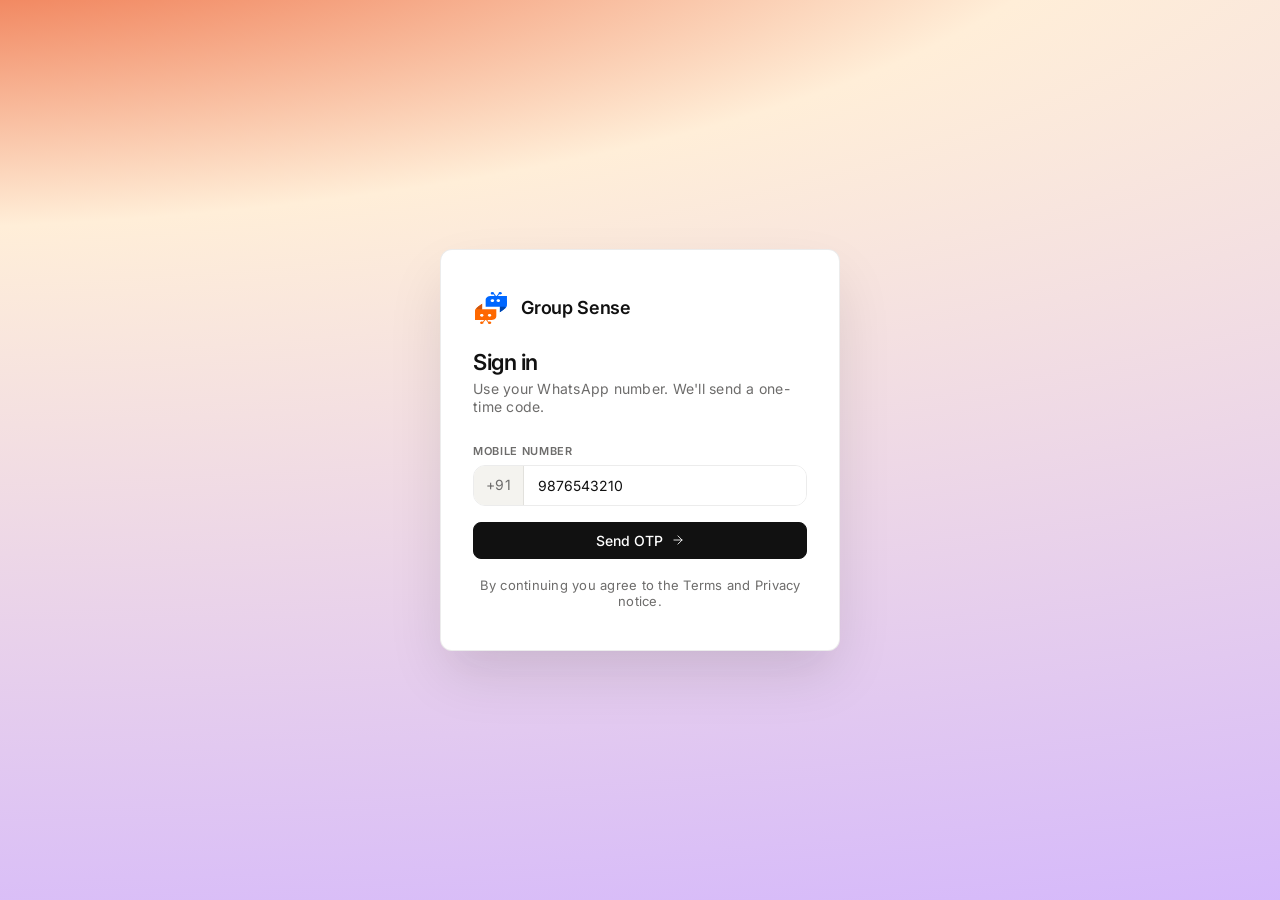
==== commit f8da7813: "Brand refresh, connect flow, leads improvements - Rename brand from Zotok → Group Sense across nav, " ====
--- a/index.html
+++ b/index.html
@@ -2,7 +2,7 @@
 <html lang="en">
 <head>
 <meta charset="utf-8">
-<title>Zotok</title>
+<title>Group Sense</title>
 <meta http-equiv="refresh" content="0; url=login.html">
 <link rel="stylesheet" href="styles/main.css">
   <link rel="preconnect" href="https://fonts.googleapis.com">
--- a/styles/main.css
+++ b/styles/main.css
@@ -20,6 +20,11 @@
   --accent-warn: #e16540; /* LeadGen Red */
   --accent-info: #328efa; /* Intelligence Blue */
   --accent-gold: #fbc768; /* Engagement Gold */
+  --color-success-soft: rgba(71, 208, 150, 0.1);
+  --color-warning-soft: rgba(225, 101, 64, 0.1);
+  --color-info-soft: rgba(50, 142, 250, 0.1);
+  --color-destructive-accent: #e16540;
+  --color-destructive-soft: rgba(225, 101, 64, 0.1);
 
   --focus-ring: rgba(17, 17, 17, 0.08);
   --modal-backdrop: rgba(17, 17, 17, 0.35);
@@ -44,8 +49,13 @@
   --shadow-md: rgba(17, 17, 17, 0.04) 0px 4px 8px 0px, rgba(17, 17, 17, 0.04) 0px 0px 1px 0px;
   --shadow-lg: rgba(17, 17, 17, 0.12) 0px 26px 60px -6px, rgba(17, 17, 17, 0.02) 0px 28px 28px -14px;
 
-  --sidebar-w: 248px;
-  --sidebar-w-collapsed: 64px;
+  --sidebar-w: 260px;
+  --sidebar-w-collapsed: 52px;
+  --nav-bg: #EBEBEB;
+  --nav-icon-color: #34322d;
+  --nav-text-color: #34322D;
+  --nav-hover-bg: #37352f0a;
+  --nav-active-bg: #37352f0f;
 }
 
 :root.dark {
@@ -62,6 +72,11 @@
   --accent-warn: #e16540;
   --accent-info: #328efa;
   --accent-gold: #fbc768;
+  --color-success-soft: rgba(71, 208, 150, 0.15);
+  --color-warning-soft: rgba(225, 101, 64, 0.15);
+  --color-info-soft: rgba(50, 142, 250, 0.15);
+  --color-destructive-accent: #e16540;
+  --color-destructive-soft: rgba(225, 101, 64, 0.15);
   --focus-ring: rgba(255, 255, 255, 0.12);
   --modal-backdrop: rgba(17, 17, 17, 0.8);
   --ink-hover: #f4f3ef;
@@ -161,7 +176,7 @@
   position: fixed;
   inset: 0 auto 0 0;
   width: var(--sidebar-w);
-  background: var(--surface);
+  background: var(--nav-bg);
   border-right: 1px solid var(--border);
   display: flex;
   flex-direction: column;
@@ -174,97 +189,153 @@
   display: flex;
   align-items: center;
   justify-content: space-between;
-  padding: 16px 16px 12px;
+  padding: 8px;
   gap: 8px;
 }
 .sidebar.collapsed .sidebar-head {
   justify-content: center;
-  padding: 16px 8px 12px;
+  padding: 8px;
 }
 .brand {
   display: flex;
   align-items: center;
   gap: 10px;
   font-weight: 600;
-  font-size: 15px;
-  letter-spacing: -0.01em;
-}
+  font-size: 18px;
+  letter-spacing: -0.26px;
+  color: #34322d;
+}
+.brand-text-wrap { display: flex; flex-direction: column; gap: 0px; }
+.brand-sub { font-size: 11px; font-weight: 500; color: #858481; letter-spacing: 0.01em; line-height: 1.2; }
 .brand-mark {
-  width: 28px; height: 28px;
-  border-radius: 7px;
-  background: var(--ink);
+  width: 36px; height: 36px;
+  border-radius: 10px;
+  background: transparent;
   color: var(--white);
   display: grid; place-items: center;
-  font-weight: 700; font-size: 13px;
+  font-weight: 700; font-size: 14px;
   letter-spacing: 0;
-}
+  flex: none;
+  overflow: hidden;
+}
+.brand-mark .nav-img-icon { width: 32px; height: 32px; }
+
+.nav-img-icon { width: 18px; height: 18px; display: block; flex: none; }
+.icon-btn .nav-img-icon { width: 18px; height: 18px; }
 .sidebar.collapsed .brand,
 .sidebar.collapsed .nav-label,
-.sidebar.collapsed .footer-label,
-.sidebar.collapsed .badge,
-.sidebar.collapsed .new-chat span { display: none; }
+.sidebar.collapsed .nav-section-label,
+.sidebar.collapsed .sidebar-user-info,
+.sidebar.collapsed .sidebar-footer-actions { display: none; }
+
+/* Collapsed: header shows only toggle, centered */
+.sidebar.collapsed .sidebar-head { justify-content: center; }
+
+/* Collapsed: nav groups get top dividers and vertical padding */
+.sidebar.collapsed .nav { gap: 0; padding: 0 8px; overflow: visible; }
+.sidebar.collapsed .nav-group {
+  border-top: 1px solid rgba(0,0,0,0.06);
+  padding: 8px 0;
+  width: 100%;
+  display: flex;
+  flex-direction: column;
+  align-items: center;
+  gap: 1px;
+}
+.sidebar.collapsed .nav-group:first-child { border-top: none; padding-top: 0; }
+
+/* Collapsed: nav items and new-chat as centered 36×36 squares */
+.sidebar.collapsed .nav-item { justify-content: center; padding: 0; width: 36px; height: 36px; margin: 0 auto; }
+.sidebar.collapsed .new-chat { justify-content: center; padding: 0; width: 36px; margin: 0 auto; }
+
+/* Collapsed: footer — center the avatar only */
+.sidebar.collapsed .sidebar-footer { justify-content: center; }
+.sidebar.collapsed .sidebar-user { flex: none; padding: 0; }
+.sidebar.collapsed .sidebar-user:hover { background: none; }
 
 .icon-btn {
   width: 32px; height: 32px;
   display: grid; place-items: center;
   border-radius: var(--r-md);
   color: var(--ink-2);
-  transition: background .15s;
+  transition-property: color, background-color, border-color, text-decoration-color, fill, stroke;
+  transition-timing-function: cubic-bezier(.4, 0, .2, 1);
+  transition-duration: .15s;
 }
 .icon-btn:hover { background: var(--border-light); color: var(--ink); }
 
 .new-chat {
-  margin: 4px 12px 12px;
+  margin: 0;
+  width: 100%;
   display: flex;
   align-items: center;
   gap: 10px;
-  padding: 9px 12px;
-  border: 1px solid var(--border);
-  border-radius: var(--r-md);
-  background: var(--white);
-  color: var(--ink);
+  padding: 0 0 0 4px;
+  border: none;
+  border-radius: 10px;
+  background: transparent;
+  color: var(--nav-text-color);
   font-weight: 500;
-  font-size: 13px;
-  transition: border-color .15s, background .15s;
-}
-.new-chat:hover { border-color: var(--ink-2); }
-.sidebar.collapsed .new-chat { justify-content: center; padding: 9px; }
+  font-size: 14px;
+  min-height: 36px;
+  transition-property: color, background-color, border-color, text-decoration-color, fill, stroke;
+  transition-timing-function: cubic-bezier(.4, 0, .2, 1);
+  transition-duration: .15s;
+}
+.new-chat:hover { background: #37352f0a; }
+.new-chat.active { background: #37352f0f; }
+.sidebar.collapsed .new-chat { justify-content: center; padding: 0; width: 36px; margin: 0 auto; }
 
 .nav {
   display: flex;
   flex-direction: column;
-  gap: 0;
-  padding: 8px 8px;
+  gap: 8px;
+  padding: 8px;
   flex: 1;
   overflow-y: auto;
+  overflow-x: visible;
+}
+.sidebar.collapsed .nav {
+  overflow: visible;
 }
 .nav-section-label {
-  font-size: 11px;
+  font-size: 14px;
   font-weight: 500;
-  text-transform: uppercase;
-  letter-spacing: 0.06em;
-  color: var(--muted);
-  padding: 12px 12px 4px;
-  margin-top: 4px;
-}
-.sidebar.collapsed .nav-section-label { opacity: 0; height: 4px; margin-top: 4px; padding: 0; overflow: hidden; }
+  text-transform: none;
+  letter-spacing: -0.09px;
+  color: #858481;
+  padding: 8px 10px;
+  margin-top: 0;
+  line-height: 20px;
+}
+.sidebar.collapsed .nav-section-label { display: none !important; }
 
 .nav-item {
   display: flex;
   align-items: center;
-  gap: 12px;
-  padding: 8px 12px;
-  border-radius: var(--r-md);
-  color: var(--ink-2);
+  gap: 10px;
+  padding: 0;
+  border-radius: 10px;
+  color: var(--nav-text-color);
   font-size: 14px;
-  transition: background .15s, color .15s;
+  font-weight: 500;
+  letter-spacing: -0.09px;
+  transition-property: color, background-color, border-color, text-decoration-color, fill, stroke;
+  transition-timing-function: cubic-bezier(.4, 0, .2, 1);
+  transition-duration: .15s;
   cursor: pointer;
-}
-.nav-item:hover { background: var(--border-light); color: var(--ink); }
-.nav-item.active { background: var(--white); color: var(--ink); border: 1px solid var(--border); }
+  min-height: 36px;
+}
+.nav-item:hover { background: var(--nav-hover-bg); color: var(--nav-text-color); }
+.nav-item.active { background: var(--nav-active-bg); color: var(--nav-text-color); }
 .nav-item .nav-label { flex: 1; }
-.nav-item .icon { width: 20px; height: 20px; }
-.sidebar.collapsed .nav-item { justify-content: center; padding: 8px; }
+.nav-item .nav-icon {
+  width: 36px; height: 36px;
+  display: grid; place-items: center;
+  flex: none;
+}
+.nav-item .nav-icon .icon { width: 18px; height: 18px; color: var(--nav-icon-color); }
+.sidebar.collapsed .nav-item { justify-content: center; padding: 0; width: 36px; height: 36px; margin: 0 auto; }
 
 /* Tooltips when collapsed */
 .sidebar.collapsed [data-tooltip] {
@@ -273,25 +344,52 @@
 .sidebar.collapsed [data-tooltip]:hover::after {
   content: attr(data-tooltip);
   position: absolute;
-  left: calc(100% + 8px);
+  left: calc(100% + 10px);
   top: 50%;
   transform: translateY(-50%);
   background: var(--ink);
   color: var(--white);
-  padding: 4px 8px;
-  border-radius: 4px;
+  padding: 4px 10px;
+  border-radius: 6px;
   font-size: 12px;
   font-weight: 500;
   white-space: nowrap;
   pointer-events: none;
-  z-index: 1000;
+  z-index: 9999;
   opacity: 0;
   animation: tooltip-fade-in 0.15s ease-in-out forwards;
-  animation-delay: 0.15s;
+  animation-delay: 0.1s;
+  box-shadow: 0 2px 8px rgba(0,0,0,0.15);
 }
 @keyframes tooltip-fade-in {
-  from { opacity: 0; transform: translate(-4px, -50%); }
-  to { opacity: 1; transform: translate(0, -50%); }
+  from { opacity: 0; transform: translateY(-50%) translateX(-4px); }
+  to   { opacity: 1; transform: translateY(-50%) translateX(0); }
+}
+@keyframes tooltip-fade-in-up {
+  from { opacity: 0; transform: translateX(-50%) translateY(4px); }
+  to   { opacity: 1; transform: translateX(-50%) translateY(0); }
+}
+
+/* Footer action button tooltips — always visible, appear above */
+.sidebar-footer-actions [data-tooltip] { position: relative; }
+.sidebar-footer-actions [data-tooltip]:hover::after {
+  content: attr(data-tooltip);
+  position: absolute;
+  bottom: calc(100% + 8px);
+  left: 50%;
+  transform: translateX(-50%);
+  background: var(--ink);
+  color: var(--white);
+  padding: 4px 10px;
+  border-radius: 6px;
+  font-size: 12px;
+  font-weight: 500;
+  white-space: nowrap;
+  pointer-events: none;
+  z-index: 9999;
+  opacity: 0;
+  animation: tooltip-fade-in-up 0.15s ease-in-out 0.1s forwards;
+  box-shadow: 0 2px 8px rgba(0,0,0,0.15);
 }
 
 .nav-recent {
@@ -303,7 +401,9 @@
   color: var(--ink-2);
   font-size: 13px;
   cursor: pointer;
-  transition: background .15s;
+  transition-property: color, background-color, border-color, text-decoration-color, fill, stroke;
+  transition-timing-function: cubic-bezier(.4, 0, .2, 1);
+  transition-duration: .15s;
 }
 .nav-recent:hover { background: var(--border-light); }
 .nav-recent .truncate { overflow: hidden; text-overflow: ellipsis; white-space: nowrap; flex: 1; }
@@ -318,43 +418,92 @@
   text-decoration: none;
   display: flex;
   align-items: center;
-  transition: background .15s, color .15s;
-}
-.nav-child:hover { background: var(--border-light); color: var(--ink); }
-.nav-child.active { background: var(--white); color: var(--ink); border: 1px solid var(--border); padding: 5px 11px; }
+  transition-property: color, background-color, border-color, text-decoration-color, fill, stroke;
+  transition-timing-function: cubic-bezier(.4, 0, .2, 1);
+  transition-duration: .15s;
+}
+.nav-child:hover { background: var(--nav-hover-bg); color: var(--nav-text-color); }
+.nav-child.active { background: var(--nav-active-bg); color: var(--nav-text-color); }
 
 .sidebar-footer {
-  border-top: 1px solid var(--border);
+  border-top: 1px solid rgba(0,0,0,0.06);
   padding: 12px 8px;
+  display: flex;
+  flex-direction: row;
+  align-items: center;
+  gap: 8px;
+}
+.sidebar-user {
+  flex: 1;
+  min-width: 0;
+  display: flex;
+  align-items: center;
+  gap: 8px;
+  text-decoration: none;
+  border-radius: 10px;
+  padding: 4px;
+  transition-property: color, background-color, border-color, text-decoration-color, fill, stroke;
+  transition-timing-function: cubic-bezier(.4, 0, .2, 1);
+  transition-duration: .15s;
+  cursor: pointer;
+}
+.sidebar-user:hover { background: var(--nav-hover-bg); }
+.sidebar-user-info {
+  flex: 1;
+  min-width: 0;
   display: flex;
   flex-direction: column;
   gap: 2px;
 }
-.footer-item {
-  display: flex;
-  align-items: center;
-  gap: 12px;
-  padding: 8px 12px;
-  border-radius: var(--r-md);
-  color: var(--ink-2);
-  font-size: 13px;
+.sidebar-user-name {
+  font-size: 14px;
+  font-weight: 500;
+  color: #34322d;
+  white-space: nowrap;
+  overflow: hidden;
+  text-overflow: ellipsis;
+  letter-spacing: -0.09px;
+}
+.sidebar-user-phone {
+  font-size: 12px;
+  color: #858481;
+  white-space: nowrap;
+  letter-spacing: 0.01px;
+}
+.sidebar-footer-actions {
+  display: flex;
+  align-items: center;
+  gap: 0;
+  flex: none;
+}
+.footer-icon-btn {
+  width: 36px; height: 36px;
+  display: grid; place-items: center;
+  border-radius: 10px;
+  color: var(--nav-icon-color);
+  transition-property: color, background-color, border-color, text-decoration-color, fill, stroke;
+  transition-timing-function: cubic-bezier(.4, 0, .2, 1);
+  transition-duration: .15s;
   cursor: pointer;
-  transition: background .15s;
-}
-.footer-item:hover { background: var(--border-light); color: var(--ink); }
-.sidebar.collapsed .footer-item { justify-content: center; padding: 8px; }
+  background: none;
+  border: none;
+}
+.footer-icon-btn:hover { background: var(--nav-hover-bg); }
+.footer-icon-btn .icon { width: 18px; height: 18px; }
+.sidebar.collapsed .sidebar-footer { flex-direction: column; }
+.sidebar.collapsed .sidebar-footer-actions { flex-direction: column; }
 
 .avatar {
-  width: 26px; height: 26px;
-  border-radius: 50%;
-  background: var(--ink);
+  width: 36px; height: 36px;
+  border-radius: 56px;
+  background: #0067ff;
   color: var(--white);
   display: grid; place-items: center;
-  font-size: 11px;
+  font-size: 16px;
   font-weight: 600;
   flex: none;
 }
-.avatar-lg { width: 64px; height: 64px; font-size: 22px; }
+.avatar-lg { width: 64px; height: 64px; font-size: 22px; border-radius: 50%; }
 
 /* ----- Main area ----- */
 .main {
@@ -436,7 +585,9 @@
   padding: 16px 20px;
   border-bottom: 1px solid var(--border);
   cursor: pointer;
-  transition: background .15s;
+  transition-property: color, background-color, border-color, text-decoration-color, fill, stroke;
+  transition-timing-function: cubic-bezier(.4, 0, .2, 1);
+  transition-duration: .15s;
   display: flex;
   gap: 12px;
 }
@@ -535,32 +686,65 @@
 .page-head h1 { margin-bottom: 6px; }
 .page-head .lede { color: var(--muted); font-size: 14px; }
 
-/* ----- Status dots ----- */
-.dot {
-  width: 8px; height: 8px;
-  border-radius: 50%;
-  flex: none;
-  display: inline-block;
-}
-.dot-success { background: var(--accent-success); box-shadow: 0 0 0 3px rgba(47,125,74,.12); }
-.dot-warn { background: var(--accent-warn); box-shadow: 0 0 0 3px rgba(154,123,28,.12); }
-.dot-idle { background: var(--faint); }
-
+/* ----- Badge Component ----- */
 .badge {
   display: inline-flex;
   align-items: center;
-  gap: 6px;
-  padding: 3px 9px;
-  border-radius: var(--r-lg);
-  font-size: 12px;
+  justify-content: center;
+  border: 1px solid transparent;
   font-weight: 500;
-  border: 1px solid var(--border);
-  background: var(--white);
-  color: var(--ink-2);
-}
-.badge-success { color: var(--accent-success); border-color: rgba(47,125,74,.25); background: rgba(47,125,74,.06); }
-.badge-warn { color: var(--accent-warn); border-color: rgba(154,123,28,.25); background: rgba(154,123,28,.06); }
-.badge-ink { color: var(--white); background: var(--ink); border-color: var(--ink); }
+  transition: all 0.15s;
+}
+.badge:focus { outline: none; box-shadow: 0 0 0 2px var(--focus-ring); }
+.badge svg { flex-shrink: 0; margin-left: -1px; }
+
+/* Sizes */
+.badge-lg { border-radius: var(--r-md); padding: 0 0.5rem; height: 1.75rem; min-width: 1.75rem; gap: 0.375rem; font-size: 12px; }
+.badge-lg svg { width: 14px; height: 14px; }
+.badge-md { border-radius: var(--r-md); padding: 0 0.45rem; height: 1.5rem; min-width: 1.5rem; gap: 0.375rem; font-size: 12px; }
+.badge-md svg { width: 14px; height: 14px; }
+.badge-sm { border-radius: var(--r-sm); padding: 0 0.325rem; height: 1.25rem; min-width: 1.25rem; gap: 0.25rem; font-size: 11px; line-height: 12px; }
+.badge-sm svg { width: 12px; height: 12px; }
+.badge-xs { border-radius: var(--r-sm); padding: 0 0.25rem; height: 1rem; min-width: 1rem; gap: 0.25rem; font-size: 10px; line-height: 8px; }
+.badge-xs svg { width: 12px; height: 12px; }
+
+/* Variants */
+.badge-primary { background: var(--ink); color: var(--white); }
+.badge-secondary { background: var(--surface); color: var(--ink); }
+.badge-success { background: var(--accent-success); color: var(--white); }
+.badge-warning { background: var(--accent-warn); color: var(--white); }
+.badge-info { background: var(--accent-info); color: var(--white); }
+.badge-destructive { background: var(--color-destructive-accent); color: var(--white); }
+.badge-outline { background: transparent; border-color: var(--border); color: var(--ink-2); }
+
+/* Appearance: Light */
+.badge-light.badge-primary { background: var(--surface); color: var(--ink); }
+.badge-light.badge-secondary { background: var(--surface-2); color: var(--ink-2); }
+.badge-light.badge-success { background: var(--color-success-soft); color: var(--accent-success); }
+.badge-light.badge-warning { background: var(--color-warning-soft); color: var(--accent-warn); }
+.badge-light.badge-info { background: var(--color-info-soft); color: var(--accent-info); }
+.badge-light.badge-destructive { background: var(--color-destructive-soft); color: var(--color-destructive-accent); }
+
+/* Appearance: Ghost */
+.badge-ghost { border-color: transparent; background: transparent; padding-left: 0; padding-right: 0; }
+.badge-ghost.badge-primary { color: var(--ink); }
+.badge-ghost.badge-secondary { color: var(--ink-2); }
+.badge-ghost.badge-success { color: var(--accent-success); }
+.badge-ghost.badge-warning { color: var(--accent-warn); }
+.badge-ghost.badge-info { color: var(--accent-info); }
+.badge-ghost.badge-destructive { color: var(--color-destructive-accent); }
+
+/* Shapes */
+.badge-circle { border-radius: 9999px; }
+
+/* Badge Dot */
+.badge-dot {
+  width: 6px;
+  height: 6px;
+  border-radius: 9999px;
+  background-color: currentColor;
+  opacity: 0.75;
+}
 
 /* ----- Card ----- */
 .card {
@@ -701,27 +885,85 @@
 }
 
 /* ==========================================================================
-   CHAT
+   CHAT TOPBAR (model selector)
    ========================================================================== */
+.chat-topbar {
+  display: flex;
+  align-items: center;
+  padding: 14px 12px;
+  flex-shrink: 0;
+}
+.model-selector {
+  display: inline-flex;
+  align-items: center;
+  gap: 4px;
+  padding: 8px 12px;
+  border-radius: 8px;
+  font-size: 18px;
+  font-weight: 600;
+  color: #34322d;
+  transition-property: color, background-color, border-color, text-decoration-color, fill, stroke;
+  transition-timing-function: cubic-bezier(.4, 0, .2, 1);
+  transition-duration: .15s;
+}
+.model-selector:hover { background: #37352f0a; }
+.chat-topbar-chevron { width: 16px; height: 16px; display: block; flex: none; }
+
+/* ==========================================================================
+   CHAT — shell + thread
+   ========================================================================== */
+
+/* Empty state: center everything as a unit */
 .chat-shell {
   display: flex;
   flex-direction: column;
   flex: 1;
   min-height: 0;
+  align-items: center;
+  justify-content: center;
+  padding: 0 24px;
 }
 .chat-scroll {
-  flex: 1;
-  overflow-y: auto;
-  padding: 32px 0 24px;
+  flex: none;
+  width: 100%;
+  max-width: 760px;
+  display: flex;
+  flex-direction: column;
 }
 .chat-thread {
+  padding: 0;
+  display: flex;
+  flex-direction: column;
+  gap: 24px;
+  width: 100%;
   max-width: 760px;
   margin: 0 auto;
-  padding: 0 24px;
-  display: flex;
-  flex-direction: column;
-  gap: 24px;
-}
+}
+
+/* Active chat state */
+.chat-shell.chat-active {
+  align-items: stretch;
+  justify-content: flex-start;
+  padding: 0;
+}
+.chat-shell.chat-active .chat-scroll {
+  flex: 1;
+  max-width: none;
+  padding: 32px 0 24px;
+  overflow-y: auto;
+  display: block;
+}
+.chat-shell.chat-active .composer-wrap {
+  max-width: none;
+  padding: 16px 24px 22px;
+}
+.chat-shell.chat-active .composer-container {
+  max-width: 760px;
+  margin: 0 auto;
+}
+.chat-shell.chat-active .prompt-pills { display: none; }
+
+/* Messages */
 .msg {
   display: flex;
   gap: 14px;
@@ -736,11 +978,8 @@
   font-weight: 600;
 }
 .msg.user .msg-avatar { background: var(--ink); color: var(--white); }
-.msg.ai .msg-avatar {
-  background: var(--white);
-  color: var(--ink);
-  border: 1px solid var(--border);
-}
+.msg.ai .msg-avatar { background: var(--white); color: var(--ink); border: 1px solid var(--border); }
+.msg-avatar-img { width: 22px; height: 22px; display: block; object-fit: contain; }
 .msg-body { flex: 1; min-width: 0; }
 .msg-name { font-size: 13px; font-weight: 600; margin-bottom: 4px; color: var(--ink); }
 .msg-text { font-size: 15px; line-height: 1.65; color: var(--ink); }
@@ -761,127 +1000,68 @@
   40% { opacity: 1; transform: translateY(-2px); }
 }
 
+/* Hero empty state */
 .chat-empty {
   display: flex;
   flex-direction: column;
   align-items: center;
-  padding-bottom: 24px;
-}
-.chat-empty-inner {
-  text-align: center;
-}
-
-.hero-badge {
-  display: inline-flex;
-  align-items: center;
-  gap: 8px;
-  padding: 6px 14px;
-  background: var(--surface);
-  border: 1px solid var(--border);
-  border-radius: 999px;
-  font-size: 12px;
-  color: var(--muted);
-  margin-bottom: 24px;
-}
-.hero-badge .divider { color: var(--border); }
-.hero-badge .upgrade { color: #3b82f6; cursor: pointer; font-weight: 500; }
-
+  padding-bottom: 32px;
+}
+.chat-empty-inner { text-align: center; }
 .hero-title {
   font-family: Georgia, serif;
-  font-size: 32px;
+  font-size: 40px;
   font-weight: 400;
-  color: var(--ink);
-  margin-bottom: 0;
-}
-
-/* Base shell layout */
-.chat-shell {
-  display: flex;
-  flex-direction: column;
-  flex: 1;
-  min-height: 0;
-  align-items: center;
-  justify-content: center;
-  padding: 0 24px;
-}
-.chat-scroll {
-  flex: none;
-  width: 100%;
-  max-width: 720px;
-  display: flex;
-  flex-direction: column;
-}
-.chat-thread {
-  padding: 0;
-  display: flex;
-  flex-direction: column;
-  gap: 24px;
+  color: #34322d;
+  letter-spacing: -0.8px;
+  line-height: 48px;
+  text-align: center;
+  margin: 0;
+  white-space: nowrap;
+}
+
+/* ==========================================================================
+   COMPOSER
+   ========================================================================== */
+.composer-wrap {
   width: 100%;
   max-width: 760px;
   margin: 0 auto;
 }
-
-/* Active chat state overrides */
-.chat-shell.chat-active {
-  align-items: stretch;
-  justify-content: flex-start;
-  padding: 0;
-}
-.chat-shell.chat-active .chat-scroll {
-  flex: 1;
-  max-width: none;
-  padding: 32px 0 24px;
-  overflow-y: auto;
-  display: block;
-}
-.chat-shell.chat-active .composer-wrap {
-  max-width: none;
-  padding: 16px 24px 22px;
-}
-.chat-shell.chat-active .composer-container {
-  max-width: 760px;
-  margin: 0 auto;
-}
-.chat-shell.chat-active .prompt-pills { display: none; }
-
-.composer-wrap {
+.composer-container {
+  display: flex;
+  flex-direction: column;
   width: 100%;
-  max-width: 720px;
-  margin: 0 auto;
-}
-.composer-container {
+}
+.composer {
+  border: 1px solid #e8e6e0;
+  border-radius: 22px;
+  background: var(--white);
   display: flex;
   flex-direction: column;
-  gap: 16px;
-  width: 100%;
-}
-.composer {
-  border: 1px solid var(--border);
-  border-radius: var(--r-lg);
-  background: var(--white);
-  box-shadow: var(--shadow-sm);
-  display: flex;
-  flex-direction: column;
-  padding: 14px 16px;
+  gap: 60px;
+  padding: 19px 19px 13px;
   transition: border-color .15s, box-shadow .15s;
 }
 .composer:focus-within {
-  border-color: var(--ink-2);
-  box-shadow: 0 0 0 3px var(--focus-ring);
+  border-color: rgba(0,0,0,0.18);
+  box-shadow: 0 0 0 3px rgba(0,0,0,0.04);
 }
 .composer textarea {
   width: 100%;
   border: none;
   outline: none;
   resize: none;
-  font-size: 15px;
+  font-size: 16px;
+  font-weight: 500;
   line-height: 1.5;
   background: transparent;
-  min-height: 48px;
+  min-height: 24px;
   max-height: 200px;
   padding: 0;
-  margin-bottom: 12px;
-}
+  color: var(--ink);
+}
+.composer textarea::placeholder { color: #b9b9b7; font-weight: 500; }
 .composer-actions {
   display: flex;
   align-items: center;
@@ -890,66 +1070,72 @@
 .action-group {
   display: flex;
   align-items: center;
-  gap: 4px;
-}
-.icon-btn-round {
-  width: 32px; height: 32px;
-  border-radius: 50%;
+  gap: 8px;
+}
+
+/* Composer action buttons — 36×36 pill */
+.composer-action-btn {
+  width: 36px; height: 36px;
+  border-radius: 50px;
   display: grid; place-items: center;
-  color: var(--muted);
-  transition: background .15s, color .15s;
-}
-.icon-btn-round:hover {
-  background: var(--surface);
-  color: var(--ink);
-}
+  background: none;
+  border: none;
+  cursor: pointer;
+  transition-property: color, background-color, border-color, text-decoration-color, fill, stroke;
+  transition-timing-function: cubic-bezier(.4, 0, .2, 1);
+  transition-duration: .15s;
+  flex: none;
+}
+.composer-action-btn:hover { background: #37352f0a; }
+.composer-action-btn--bordered { border: 1px solid rgba(0,0,0,0.06); }
+
+.composer-icon { width: 20px; height: 20px; display: block; }
+
+/* Send button */
 .send-btn {
-  width: 32px; height: 32px;
-  border-radius: 50%;
-  background: var(--surface);
-  color: var(--muted);
+  width: 36px; height: 36px;
+  border-radius: 50px;
+  background: rgba(55,53,47,0.08);
+  border: 1px solid rgba(229,231,235,0.06);
   display: grid; place-items: center;
-  transition: background .15s, color .15s, transform .1s;
-}
-.send-btn:not(:disabled) {
-  background: var(--ink);
-  color: var(--white);
-}
-.send-btn:not(:disabled):hover { background: var(--ink-hover); }
-
+  cursor: pointer;
+  transition: background .15s, transform .1s;
+  flex: none;
+}
+.send-btn:not(:disabled) { background: #34322d; }
+.send-btn:not(:disabled):hover { background: #1a1816; transform: scale(1.04); }
+.send-btn:disabled { cursor: not-allowed; }
+.send-btn .composer-icon { opacity: 0.55; }
+.send-btn:not(:disabled) .composer-icon { opacity: 1; filter: invert(1); }
+
+/* Prompt chips */
 .prompt-pills {
   display: flex;
   align-items: center;
   justify-content: center;
   flex-wrap: wrap;
-  gap: 10px;
+  gap: 0 8px;
+  padding-top: 22px;
 }
 .prompt-pill {
   display: inline-flex;
   align-items: center;
   gap: 8px;
-  padding: 8px 16px;
-  background: var(--white);
-  border: 1px solid var(--border);
+  padding: 11px 17px;
+  background: transparent;
+  border: 1px solid rgba(0,0,0,0.06);
   border-radius: 999px;
-  font-size: 13px;
-  font-weight: 500;
-  color: var(--ink-2);
-  transition: background .15s, border-color .15s, color .15s;
-}
-.prompt-pill:hover {
-  background: var(--surface);
-  border-color: var(--ink-2);
-  color: var(--ink);
-}
-
-.composer-foot {
-  max-width: 760px;
-  margin: 8px auto 0;
-  text-align: center;
-  font-size: 11px;
-  color: var(--muted);
-}
+  font-size: 16px;
+  font-weight: 400;
+  color: #34322d;
+  cursor: pointer;
+  transition-property: color, background-color, border-color, text-decoration-color, fill, stroke;
+  transition-timing-function: cubic-bezier(.4, 0, .2, 1);
+  transition-duration: .15s;
+  white-space: nowrap;
+}
+.prompt-pill:hover { background: #37352f0a; border-color: rgba(0,0,0,0.12); }
+.prompt-icon { width: 20px; height: 20px; display: block; flex: none; }
 
 /* ==========================================================================
    AGENTS
@@ -1161,6 +1347,86 @@
   background: var(--white);
 }
 
+/* ── Choose Groups modal ── */
+.mgc {
+  width: 100%; max-width: 560px;
+  background: #f8f8f7;
+  border: 1px solid rgba(0,0,0,0.12);
+  border-radius: 18px;
+  box-shadow: 0px 8px 16px rgba(0,0,0,0.06);
+  display: flex; flex-direction: column; gap: 20px;
+  padding: 21px;
+  max-height: calc(100vh - 48px);
+  overflow: hidden;
+}
+.mgc-head { display: flex; align-items: flex-start; gap: 8px; }
+.mgc-head-text { flex: 1; min-width: 0; }
+.mgc-title { font-size: 20px; font-weight: 600; color: #34322d; letter-spacing: -0.33px; line-height: normal; }
+.mgc-sub { font-size: 14px; color: #858481; line-height: 22px; letter-spacing: -0.09px; margin-top: 4px; }
+.mgc-close {
+  width: 32px; height: 32px; flex-shrink: 0;
+  background: none; border: none; cursor: pointer;
+  display: grid; place-items: center;
+  border-radius: 8px; transition: background 0.15s;
+}
+.mgc-close:hover { background: #37352f0a; }
+.mgc-body { display: flex; flex-direction: column; gap: 8px; overflow: hidden; min-height: 0; }
+.mgc-search {
+  display: flex; align-items: center; gap: 8px;
+  background: white; border: 1px solid rgba(0,0,0,0.12);
+  border-radius: 8px; height: 40px; padding: 0 12px; flex-shrink: 0;
+}
+.mgc-search-icon { width: 18px; height: 18px; display: block; flex-shrink: 0; }
+.mgc-search-input {
+  flex: 1; border: none; outline: none; background: none;
+  font-size: 14px; color: #34322d; font-family: inherit;
+  letter-spacing: -0.09px; line-height: 18px;
+}
+.mgc-search-input::placeholder { color: #858481; }
+.mgc-counter { font-size: 14px; font-weight: 600; color: #34322d; letter-spacing: -0.09px; line-height: 20px; flex-shrink: 0; }
+.mgc-list {
+  background: white; border: 1px solid rgba(0,0,0,0.06);
+  border-radius: 12px; padding-top: 8px;
+  overflow-y: auto; flex: 1; min-height: 0;
+}
+.mgc-section-label {
+  font-size: 11px; font-weight: 600; color: #858481; letter-spacing: 0.04em;
+  text-transform: uppercase; padding: 8px 12px 4px;
+}
+.mgc-row {
+  display: flex; align-items: center; gap: 10px;
+  padding: 12px; border-bottom: 1px solid rgba(0,0,0,0.06);
+  cursor: pointer; transition: background 0.12s;
+}
+.mgc-row:last-child, .mgc-row.last { border-bottom: none; }
+.mgc-row:hover { background: #f8f8f7; }
+.mgc-row-avatar { width: 36px; height: 36px; border-radius: 50%; flex-shrink: 0; display: block; }
+.mgc-row-info { flex: 1; min-width: 0; display: flex; flex-direction: column; gap: 2px; }
+.mgc-row-name { font-size: 14px; font-weight: 500; color: #34322d; line-height: 18px; letter-spacing: -0.09px; }
+.mgc-row-members { font-size: 12px; color: #858481; line-height: 16px; letter-spacing: 0.01px; }
+.mgc-row-check { width: 20px; height: 20px; border: 1.5px solid rgba(0,0,0,0.2); border-radius: 5px; flex-shrink: 0; display: flex; align-items: center; justify-content: center; transition: background 0.12s, border-color 0.12s; }
+.mgc-row.selected .mgc-row-check { background: #0067ff; border-color: #0067ff; }
+.mgc-row-check-tick { display: none; }
+.mgc-row.selected .mgc-row-check-tick { display: block; }
+.mgc-row.disabled { opacity: 0.4; cursor: not-allowed; }
+.mgc-row.disabled:hover { background: none; }
+.mgc-foot { display: flex; align-items: center; justify-content: space-between; flex-shrink: 0; }
+.mgc-btn-later {
+  background: white; border: 1px solid #e8e6e0; border-radius: 10px;
+  padding: 12px 15px; font-size: 14px; font-weight: 600; color: #34322d;
+  cursor: pointer; font-family: inherit; white-space: nowrap; line-height: 16px;
+  transition: background 0.12s;
+}
+.mgc-btn-later:hover { background: #f8f8f7; }
+.mgc-btn-sync {
+  background: #0067ff; border: none; border-radius: 10px;
+  padding: 12px 20px; font-size: 14px; font-weight: 600; color: white;
+  cursor: pointer; font-family: inherit; white-space: nowrap; letter-spacing: -0.09px;
+  transition: background 0.12s;
+}
+.mgc-btn-sync:hover:not(:disabled) { background: #0055d4; }
+.mgc-btn-sync:disabled { opacity: 0.45; cursor: not-allowed; }
+
 .tabs {
   display: inline-flex;
   background: var(--surface);
@@ -1175,7 +1441,9 @@
   border-radius: 6px;
   color: var(--ink-2);
   cursor: pointer;
-  transition: background .15s, color .15s;
+  transition-property: color, background-color, border-color, text-decoration-color, fill, stroke;
+  transition-timing-function: cubic-bezier(.4, 0, .2, 1);
+  transition-duration: .15s;
 }
 .tab.active { background: var(--white); color: var(--ink); box-shadow: var(--shadow-sm); }
 
@@ -1353,7 +1621,9 @@
   background: var(--white);
   display: grid; place-items: center;
   flex: none;
-  transition: background .15s, border-color .15s;
+  transition-property: color, background-color, border-color, text-decoration-color, fill, stroke;
+  transition-timing-function: cubic-bezier(.4, 0, .2, 1);
+  transition-duration: .15s;
 }
 .group-row.selected .checkbox {
   background: var(--ink);
@@ -1391,6 +1661,267 @@
   background: var(--ink);
   color: var(--white);
   border-radius: 999px;
+}
+
+/* ==========================================================================
+   HISTORY SYNC MODAL
+   ========================================================================== */
+.modal--history {
+  background: #f8f8f7;
+  border-radius: 18px;
+  border: 1px solid rgba(0,0,0,0.12);
+  box-shadow: 0 8px 16px rgba(0,0,0,0.06);
+  max-width: 480px;
+}
+.dark .modal--history {
+  background: #1e1d1c;
+  border-color: rgba(255,255,255,0.10);
+}
+.dark .modal--history .modal-head .icon-btn svg path { stroke: #ecebea; }
+.modal--history .modal-head {
+  padding: 21px 21px 0;
+  border: none;
+}
+.modal--history .modal-head h2 {
+  font-size: 20px;
+  font-weight: 600;
+  color: #34322d;
+  letter-spacing: -0.33px;
+  margin-bottom: 2px;
+}
+.dark .modal--history .modal-head h2 { color: #f4f3ef; }
+.modal--history .modal-head .lede {
+  font-size: 14px;
+  color: #858481;
+  line-height: 20px;
+  letter-spacing: -0.09px;
+}
+.modal--history .modal-body {
+  padding: 16px 21px 0;
+}
+.modal--history .modal-foot {
+  padding: 16px 21px 21px;
+  border: none;
+  background: transparent;
+}
+
+.history-connected-badge {
+  display: flex;
+  align-items: center;
+  gap: 8px;
+  padding: 0 12px;
+  height: 40px;
+  background: #d5ffde;
+  border: 1px solid rgba(0,0,0,0.12);
+  border-radius: 8px;
+  font-size: 14px;
+  font-weight: 500;
+  color: #004a10;
+  letter-spacing: -0.09px;
+  margin-bottom: 16px;
+  flex-shrink: 0;
+}
+.history-connected-badge svg { flex: none; }
+.dark .history-connected-badge {
+  background: rgba(0,74,16,.25);
+  color: #4ade80;
+  border-color: rgba(74,222,128,.2);
+}
+
+.history-section-label {
+  font-size: 14px;
+  font-weight: 600;
+  color: #34322d;
+  letter-spacing: -0.09px;
+  line-height: 20px;
+}
+.dark .history-section-label { color: #f4f3ef; }
+
+.history-section-sub {
+  font-size: 12px;
+  color: #858481;
+  line-height: 16px;
+  letter-spacing: -0.09px;
+  margin-top: 2px;
+  margin-bottom: 6px;
+}
+
+.history-option-list {
+  background: #ffffff;
+  border: 1px solid rgba(0,0,0,0.06);
+  border-radius: 8px;
+  overflow: hidden;
+  padding: 8px 0;
+}
+.dark .history-option-list {
+  background: rgba(255,255,255,0.05);
+  border-color: rgba(255,255,255,0.08);
+}
+
+.history-option-row {
+  display: flex;
+  align-items: center;
+  gap: 10px;
+  padding: 12px;
+  border-bottom: 1px solid rgba(0,0,0,0.06);
+  cursor: pointer;
+  transition: background .12s;
+}
+.dark .history-option-row { border-bottom-color: rgba(255,255,255,0.06); }
+.history-option-row:last-child { border-bottom: none; }
+.history-option-row:hover { background: rgba(55,53,47,0.04); }
+.dark .history-option-row:hover { background: rgba(255,255,255,0.04); }
+
+.history-option-label {
+  flex: 1;
+  font-size: 14px;
+  font-weight: 500;
+  color: #34322d;
+  line-height: 18px;
+  letter-spacing: -0.09px;
+}
+.dark .history-option-label { color: #f4f3ef; }
+
+.history-radio {
+  width: 18px;
+  height: 18px;
+  flex-shrink: 0;
+  display: grid;
+  place-items: center;
+}
+.history-radio .radio-on { display: none; }
+.history-radio .radio-off { display: block; }
+.history-option-row.selected .history-radio .radio-off { display: none; }
+.history-option-row.selected .history-radio .radio-on { display: block; }
+
+.date-range-row {
+  display: flex;
+  gap: 12px;
+  margin-top: 10px;
+}
+.date-range-row .field { flex: 1; }
+
+.history-fetching {
+  display: flex;
+  align-items: center;
+  gap: 10px;
+  font-size: 13px;
+  color: #858481;
+  margin-top: 12px;
+}
+
+/* Transparent backdrop during cross-modal slide transitions */
+.modal-backdrop.modal-no-bg {
+  background: transparent !important;
+  backdrop-filter: none !important;
+  pointer-events: none;
+}
+
+/* History footer buttons */
+.btn-maybe-later {
+  padding: 12px 15px;
+  border-radius: 10px;
+  border: 1px solid #e8e6e0;
+  background: #ffffff;
+  font-size: 14px;
+  font-weight: 600;
+  color: #34322d;
+  cursor: pointer;
+  line-height: 16px;
+  transition: background .15s, border-color .15s;
+  white-space: nowrap;
+}
+.btn-maybe-later:hover { background: #f4f3ef; border-color: #d5d2ca; }
+.dark .btn-maybe-later {
+  background: rgba(255,255,255,0.06);
+  border-color: rgba(255,255,255,0.12);
+  color: #f4f3ef;
+}
+
+.btn-fetch-history {
+  padding: 12px 20px;
+  border-radius: 10px;
+  border: none;
+  background: #0067ff;
+  font-size: 14px;
+  font-weight: 600;
+  color: #ffffff;
+  cursor: pointer;
+  line-height: 16px;
+  letter-spacing: -0.09px;
+  white-space: nowrap;
+  transition: background .15s, opacity .15s;
+}
+.btn-fetch-history:hover { background: #0055d4; }
+.btn-fetch-history:disabled { opacity: .55; cursor: not-allowed; }
+
+/* ==========================================================================
+   SYNC PROGRESS VIEW (inside groups modal)
+   ========================================================================== */
+.sync-progress-view {
+  display: none;
+  flex-direction: column;
+  align-items: center;
+  justify-content: center;
+  text-align: center;
+  gap: 12px;
+  padding: 52px 32px;
+}
+.modal.syncing .modal-head,
+.modal.syncing .modal-body,
+.modal.syncing .modal-foot,
+.mgc.syncing .mgc-head,
+.mgc.syncing .mgc-body,
+.mgc.syncing .mgc-foot { display: none; }
+.modal.syncing .sync-progress-view,
+.mgc.syncing .sync-progress-view { display: flex; }
+
+.sync-spinner {
+  width: 44px;
+  height: 44px;
+  border: 3px solid rgba(0,103,255,0.15);
+  border-top-color: #0067ff;
+  border-radius: 50%;
+  animation: sync-spin 0.75s linear infinite;
+  margin-bottom: 4px;
+  flex-shrink: 0;
+}
+@keyframes sync-spin { to { transform: rotate(360deg); } }
+
+.sync-progress-title {
+  font-size: 16px;
+  font-weight: 600;
+  color: #34322d;
+  letter-spacing: -0.2px;
+  line-height: 22px;
+}
+.dark .sync-progress-title { color: #f4f3ef; }
+
+.sync-progress-sub {
+  font-size: 13px;
+  color: #858481;
+  line-height: 20px;
+  max-width: 280px;
+}
+
+.sync-close-btn {
+  margin-top: 8px;
+  padding: 10px 24px;
+  border-radius: 10px;
+  border: 1px solid #e8e6e0;
+  background: #ffffff;
+  font-size: 14px;
+  font-weight: 600;
+  color: #34322d;
+  cursor: pointer;
+  transition: background .15s, border-color .15s;
+  white-space: nowrap;
+}
+.sync-close-btn:hover { background: #f4f3ef; border-color: #d5d2ca; }
+.dark .sync-close-btn {
+  background: rgba(255,255,255,0.06);
+  border-color: rgba(255,255,255,0.12);
+  color: #f4f3ef;
 }
 
 /* ==========================================================================
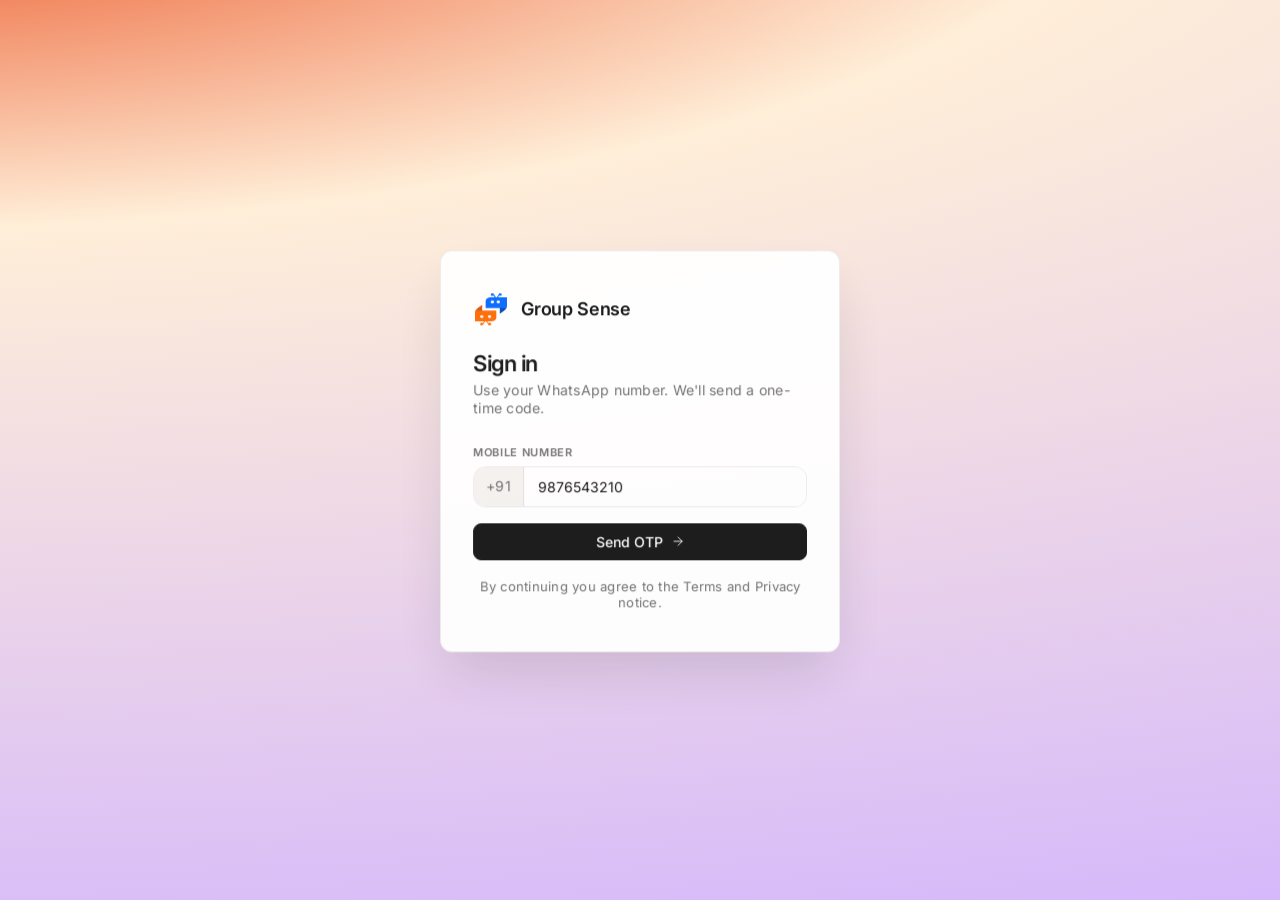
==== commit 8a387d28: "UI overhaul — dark theme, connectors, WhatsApp sync, tooltip & back-button standardisation - Dark th" ====
--- a/index.html
+++ b/index.html
@@ -5,6 +5,7 @@
 <title>Group Sense</title>
 <meta http-equiv="refresh" content="0; url=login.html">
 <link rel="stylesheet" href="styles/main.css">
+<link rel="stylesheet" href="styles/dark.css">
   <link rel="preconnect" href="https://fonts.googleapis.com">
   <link rel="preconnect" href="https://fonts.gstatic.com" crossorigin>
   <link href="https://fonts.googleapis.com/css2?family=Inter:wght@400;500;600;700;900&display=swap" rel="stylesheet">
--- a/styles/main.css
+++ b/styles/main.css
@@ -14,12 +14,16 @@
   --white: #ffffff;
   --border: rgba(17, 17, 17, 0.08);
   --border-light: rgba(17, 17, 17, 0.04);
-  
+
   /* Status / Accents */
-  --accent-success: #47d096; /* Deliver Green */
-  --accent-warn: #e16540; /* LeadGen Red */
-  --accent-info: #328efa; /* Intelligence Blue */
-  --accent-gold: #fbc768; /* Engagement Gold */
+  --accent-success: #47d096;
+  /* Deliver Green */
+  --accent-warn: #e16540;
+  /* LeadGen Red */
+  --accent-info: #328efa;
+  /* Intelligence Blue */
+  --accent-gold: #fbc768;
+  /* Engagement Gold */
   --color-success-soft: rgba(71, 208, 150, 0.1);
   --color-warning-soft: rgba(225, 101, 64, 0.1);
   --color-info-soft: rgba(50, 142, 250, 0.1);
@@ -40,8 +44,10 @@
 
   /* Border Radii (Amplemarket) */
   --r-sm: 4px;
-  --r-md: 8px; /* Buttons */
-  --r-lg: 12px; /* Cards, inputs, dialogs */
+  --r-md: 8px;
+  /* Buttons */
+  --r-lg: 12px;
+  /* Cards, inputs, dialogs */
 
   /* Shadows (Amplemarket) */
   --shadow-subtle: rgba(17, 17, 17, 0.05) 0px 0px 0px 1px inset;
@@ -58,39 +64,22 @@
   --nav-active-bg: #37352f0f;
 }
 
-:root.dark {
-  --ink: #ffffff;
-  --ink-2: #ecebea;
-  --muted: #ecebea;
-  --faint: #6d6c6b;
-  --surface: #272625;
-  --surface-2: #111111;
-  --white: #111111;
-  --border: rgba(255, 255, 255, 0.08);
-  --border-light: rgba(255, 255, 255, 0.04);
-  --accent-success: #47d096;
-  --accent-warn: #e16540;
-  --accent-info: #328efa;
-  --accent-gold: #fbc768;
-  --color-success-soft: rgba(71, 208, 150, 0.15);
-  --color-warning-soft: rgba(225, 101, 64, 0.15);
-  --color-info-soft: rgba(50, 142, 250, 0.15);
-  --color-destructive-accent: #e16540;
-  --color-destructive-soft: rgba(225, 101, 64, 0.15);
-  --focus-ring: rgba(255, 255, 255, 0.12);
-  --modal-backdrop: rgba(17, 17, 17, 0.8);
-  --ink-hover: #f4f3ef;
-  --shadow-sm: rgba(0, 0, 0, 0.2) 0px -6px 6px 0px, rgba(0, 0, 0, 0.1) 0px -23px 9px 0px;
-  --shadow-md: rgba(0, 0, 0, 0.3) 0px 4px 8px 0px;
-  --shadow-lg: rgba(0, 0, 0, 0.5) 0px 26px 60px -6px;
-}
-
-* { margin: 0; padding: 0; box-sizing: border-box; }
+
+* {
+  margin: 0;
+  padding: 0;
+  box-sizing: border-box;
+}
 
 /* Suppress all transitions on initial page load to prevent sidebar push animation */
-[data-loading] * { transition: none !important; }
-
-html, body { height: 100%; }
+[data-loading] * {
+  transition: none !important;
+}
+
+html,
+body {
+  height: 100%;
+}
 
 body {
   font-family: var(--font);
@@ -103,7 +92,10 @@
   text-rendering: optimizeLegibility;
 }
 
-a { color: inherit; text-decoration: none; }
+a {
+  color: inherit;
+  text-decoration: none;
+}
 
 button {
   font-family: inherit;
@@ -114,20 +106,57 @@
   color: inherit;
 }
 
-input, textarea, select {
+input,
+textarea,
+select {
   font-family: inherit;
   font-size: 14px;
   color: var(--ink);
 }
 
-h1, h2, h3, h4 { font-weight: 600; line-height: 1.1; }
-h1 { font-size: var(--text-heading); letter-spacing: -0.48px; }
-h2 { font-size: var(--text-heading-sm); letter-spacing: -0.26px; }
-h3 { font-size: var(--text-subheading); letter-spacing: -0.2px; }
-
-.icon { width: 18px; height: 18px; flex: none; stroke-width: 1.5; }
-.icon-sm { width: 14px; height: 14px; flex: none; stroke-width: 1.5; }
-.icon-lg { width: 22px; height: 22px; flex: none; stroke-width: 1.5; }
+h1,
+h2,
+h3,
+h4 {
+  font-weight: 600;
+  line-height: 1.1;
+}
+
+h1 {
+  font-size: var(--text-heading);
+  letter-spacing: -0.48px;
+}
+
+h2 {
+  font-size: var(--text-heading-sm);
+  letter-spacing: -0.26px;
+}
+
+h3 {
+  font-size: var(--text-subheading);
+  letter-spacing: -0.2px;
+}
+
+.icon {
+  width: 18px;
+  height: 18px;
+  flex: none;
+  stroke-width: 1.5;
+}
+
+.icon-sm {
+  width: 14px;
+  height: 14px;
+  flex: none;
+  stroke-width: 1.5;
+}
+
+.icon-lg {
+  width: 22px;
+  height: 22px;
+  flex: none;
+  stroke-width: 1.5;
+}
 
 /* ----- Buttons ----- */
 .btn {
@@ -144,27 +173,51 @@
   transition: background .15s ease, transform .1s ease, border-color .15s ease, color .15s ease;
   white-space: nowrap;
 }
-.btn:hover { background: var(--surface); }
-.btn:active { transform: scale(.98); }
+
+.btn:hover {
+  background: var(--surface);
+}
+
+.btn:active {
+  transform: scale(.98);
+}
 
 .btn-primary {
   background: var(--ink);
   color: var(--white);
   border-color: var(--ink);
 }
-.btn-primary:hover { background: var(--ink-hover); border-color: var(--ink-hover); }
+
+.btn-primary:hover {
+  background: var(--ink-hover);
+  border-color: var(--ink-hover);
+}
 
 .btn-ghost {
   border-color: var(--border);
   color: var(--ink-2);
   font-weight: 500;
 }
-.btn-ghost:hover { border-color: var(--ink-2); color: var(--ink); background: transparent; }
-
-.btn-sm { padding: 6px 12px; font-size: 13px; }
-.btn-block { width: 100%; }
-
-.btn:disabled { opacity: .45; cursor: not-allowed; }
+
+.btn-ghost:hover {
+  border-color: var(--ink-2);
+  color: var(--ink);
+  background: transparent;
+}
+
+.btn-sm {
+  padding: 6px 12px;
+  font-size: 13px;
+}
+
+.btn-block {
+  width: 100%;
+}
+
+.btn:disabled {
+  opacity: .45;
+  cursor: not-allowed;
+}
 
 /* ----- App shell ----- */
 .app {
@@ -183,7 +236,10 @@
   transition: width .2s ease;
   z-index: 30;
 }
-.sidebar.collapsed { width: var(--sidebar-w-collapsed); }
+
+.sidebar.collapsed {
+  width: var(--sidebar-w-collapsed);
+}
 
 .sidebar-head {
   display: flex;
@@ -192,10 +248,12 @@
   padding: 8px;
   gap: 8px;
 }
+
 .sidebar.collapsed .sidebar-head {
   justify-content: center;
   padding: 8px;
 }
+
 .brand {
   display: flex;
   align-items: center;
@@ -205,36 +263,75 @@
   letter-spacing: -0.26px;
   color: #34322d;
 }
-.brand-text-wrap { display: flex; flex-direction: column; gap: 0px; }
-.brand-sub { font-size: 11px; font-weight: 500; color: #858481; letter-spacing: 0.01em; line-height: 1.2; }
+
+.brand-text-wrap {
+  display: flex;
+  flex-direction: column;
+  gap: 0px;
+}
+
+.brand-sub {
+  font-size: 11px;
+  font-weight: 500;
+  color: #858481;
+  letter-spacing: 0.01em;
+  line-height: 1.2;
+}
+
 .brand-mark {
-  width: 36px; height: 36px;
+  width: 36px;
+  height: 36px;
   border-radius: 10px;
   background: transparent;
   color: var(--white);
-  display: grid; place-items: center;
-  font-weight: 700; font-size: 14px;
+  display: grid;
+  place-items: center;
+  font-weight: 700;
+  font-size: 14px;
   letter-spacing: 0;
   flex: none;
   overflow: hidden;
 }
-.brand-mark .nav-img-icon { width: 32px; height: 32px; }
-
-.nav-img-icon { width: 18px; height: 18px; display: block; flex: none; }
-.icon-btn .nav-img-icon { width: 18px; height: 18px; }
+
+.brand-mark .nav-img-icon {
+  width: 32px;
+  height: 32px;
+}
+
+.nav-img-icon {
+  width: 18px;
+  height: 18px;
+  display: block;
+  flex: none;
+}
+
+.icon-btn .nav-img-icon {
+  width: 18px;
+  height: 18px;
+}
+
 .sidebar.collapsed .brand,
 .sidebar.collapsed .nav-label,
 .sidebar.collapsed .nav-section-label,
 .sidebar.collapsed .sidebar-user-info,
-.sidebar.collapsed .sidebar-footer-actions { display: none; }
+.sidebar.collapsed .sidebar-footer-actions {
+  display: none;
+}
 
 /* Collapsed: header shows only toggle, centered */
-.sidebar.collapsed .sidebar-head { justify-content: center; }
+.sidebar.collapsed .sidebar-head {
+  justify-content: center;
+}
 
 /* Collapsed: nav groups get top dividers and vertical padding */
-.sidebar.collapsed .nav { gap: 0; padding: 0 8px; overflow: visible; }
+.sidebar.collapsed .nav {
+  gap: 0;
+  padding: 0 8px;
+  overflow: visible;
+}
+
 .sidebar.collapsed .nav-group {
-  border-top: 1px solid rgba(0,0,0,0.06);
+  border-top: 1px solid rgba(0, 0, 0, 0.06);
   padding: 8px 0;
   width: 100%;
   display: flex;
@@ -242,27 +339,58 @@
   align-items: center;
   gap: 1px;
 }
-.sidebar.collapsed .nav-group:first-child { border-top: none; padding-top: 0; }
+
+.sidebar.collapsed .nav-group:first-child {
+  border-top: none;
+  padding-top: 0;
+}
 
 /* Collapsed: nav items and new-chat as centered 36×36 squares */
-.sidebar.collapsed .nav-item { justify-content: center; padding: 0; width: 36px; height: 36px; margin: 0 auto; }
-.sidebar.collapsed .new-chat { justify-content: center; padding: 0; width: 36px; margin: 0 auto; }
+.sidebar.collapsed .nav-item {
+  justify-content: center;
+  padding: 0;
+  width: 36px;
+  height: 36px;
+  margin: 0 auto;
+}
+
+.sidebar.collapsed .new-chat {
+  justify-content: center;
+  padding: 0;
+  width: 36px;
+  margin: 0 auto;
+}
 
 /* Collapsed: footer — center the avatar only */
-.sidebar.collapsed .sidebar-footer { justify-content: center; }
-.sidebar.collapsed .sidebar-user { flex: none; padding: 0; }
-.sidebar.collapsed .sidebar-user:hover { background: none; }
+.sidebar.collapsed .sidebar-footer {
+  justify-content: center;
+}
+
+.sidebar.collapsed .sidebar-user {
+  flex: none;
+  padding: 0;
+}
+
+.sidebar.collapsed .sidebar-user:hover {
+  background: none;
+}
 
 .icon-btn {
-  width: 32px; height: 32px;
-  display: grid; place-items: center;
+  width: 32px;
+  height: 32px;
+  display: grid;
+  place-items: center;
   border-radius: var(--r-md);
   color: var(--ink-2);
   transition-property: color, background-color, border-color, text-decoration-color, fill, stroke;
   transition-timing-function: cubic-bezier(.4, 0, .2, 1);
   transition-duration: .15s;
 }
-.icon-btn:hover { background: var(--border-light); color: var(--ink); }
+
+.icon-btn:hover {
+  background: var(--border-light);
+  color: var(--ink);
+}
 
 .new-chat {
   margin: 0;
@@ -282,9 +410,21 @@
   transition-timing-function: cubic-bezier(.4, 0, .2, 1);
   transition-duration: .15s;
 }
-.new-chat:hover { background: #37352f0a; }
-.new-chat.active { background: #37352f0f; }
-.sidebar.collapsed .new-chat { justify-content: center; padding: 0; width: 36px; margin: 0 auto; }
+
+.new-chat:hover {
+  background: #37352f0a;
+}
+
+.new-chat.active {
+  background: #37352f0f;
+}
+
+.sidebar.collapsed .new-chat {
+  justify-content: center;
+  padding: 0;
+  width: 36px;
+  margin: 0 auto;
+}
 
 .nav {
   display: flex;
@@ -295,9 +435,11 @@
   overflow-y: auto;
   overflow-x: visible;
 }
+
 .sidebar.collapsed .nav {
   overflow: visible;
 }
+
 .nav-section-label {
   font-size: 14px;
   font-weight: 500;
@@ -308,7 +450,10 @@
   margin-top: 0;
   line-height: 20px;
 }
-.sidebar.collapsed .nav-section-label { display: none !important; }
+
+.sidebar.collapsed .nav-section-label {
+  display: none !important;
+}
 
 .nav-item {
   display: flex;
@@ -326,21 +471,48 @@
   cursor: pointer;
   min-height: 36px;
 }
-.nav-item:hover { background: var(--nav-hover-bg); color: var(--nav-text-color); }
-.nav-item.active { background: var(--nav-active-bg); color: var(--nav-text-color); }
-.nav-item .nav-label { flex: 1; }
+
+.nav-item:hover {
+  background: var(--nav-hover-bg);
+  color: var(--nav-text-color);
+}
+
+.nav-item.active {
+  background: var(--nav-active-bg);
+  color: var(--nav-text-color);
+}
+
+.nav-item .nav-label {
+  flex: 1;
+}
+
 .nav-item .nav-icon {
-  width: 36px; height: 36px;
-  display: grid; place-items: center;
+  width: 36px;
+  height: 36px;
+  display: grid;
+  place-items: center;
   flex: none;
 }
-.nav-item .nav-icon .icon { width: 18px; height: 18px; color: var(--nav-icon-color); }
-.sidebar.collapsed .nav-item { justify-content: center; padding: 0; width: 36px; height: 36px; margin: 0 auto; }
+
+.nav-item .nav-icon .icon {
+  width: 18px;
+  height: 18px;
+  color: var(--nav-icon-color);
+}
+
+.sidebar.collapsed .nav-item {
+  justify-content: center;
+  padding: 0;
+  width: 36px;
+  height: 36px;
+  margin: 0 auto;
+}
 
 /* Tooltips when collapsed */
 .sidebar.collapsed [data-tooltip] {
   position: relative;
 }
+
 .sidebar.collapsed [data-tooltip]:hover::after {
   content: attr(data-tooltip);
   position: absolute;
@@ -359,19 +531,38 @@
   opacity: 0;
   animation: tooltip-fade-in 0.15s ease-in-out forwards;
   animation-delay: 0.1s;
-  box-shadow: 0 2px 8px rgba(0,0,0,0.15);
-}
+  box-shadow: 0 2px 8px rgba(0, 0, 0, 0.15);
+}
+
 @keyframes tooltip-fade-in {
-  from { opacity: 0; transform: translateY(-50%) translateX(-4px); }
-  to   { opacity: 1; transform: translateY(-50%) translateX(0); }
-}
+  from {
+    opacity: 0;
+    transform: translateY(-50%) translateX(-4px);
+  }
+
+  to {
+    opacity: 1;
+    transform: translateY(-50%) translateX(0);
+  }
+}
+
 @keyframes tooltip-fade-in-up {
-  from { opacity: 0; transform: translateX(-50%) translateY(4px); }
-  to   { opacity: 1; transform: translateX(-50%) translateY(0); }
+  from {
+    opacity: 0;
+    transform: translateX(-50%) translateY(4px);
+  }
+
+  to {
+    opacity: 1;
+    transform: translateX(-50%) translateY(0);
+  }
 }
 
 /* Footer action button tooltips — always visible, appear above */
-.sidebar-footer-actions [data-tooltip] { position: relative; }
+.sidebar-footer-actions [data-tooltip] {
+  position: relative;
+}
+
 .sidebar-footer-actions [data-tooltip]:hover::after {
   content: attr(data-tooltip);
   position: absolute;
@@ -389,7 +580,7 @@
   z-index: 9999;
   opacity: 0;
   animation: tooltip-fade-in-up 0.15s ease-in-out 0.1s forwards;
-  box-shadow: 0 2px 8px rgba(0,0,0,0.15);
+  box-shadow: 0 2px 8px rgba(0, 0, 0, 0.15);
 }
 
 .nav-recent {
@@ -405,11 +596,27 @@
   transition-timing-function: cubic-bezier(.4, 0, .2, 1);
   transition-duration: .15s;
 }
-.nav-recent:hover { background: var(--border-light); }
-.nav-recent .truncate { overflow: hidden; text-overflow: ellipsis; white-space: nowrap; flex: 1; }
-.sidebar.collapsed .nav-recent, .sidebar.collapsed .nav-children { display: none !important; }
-
-.nav-parent.open .chevron { transform: rotate(180deg); }
+
+.nav-recent:hover {
+  background: var(--border-light);
+}
+
+.nav-recent .truncate {
+  overflow: hidden;
+  text-overflow: ellipsis;
+  white-space: nowrap;
+  flex: 1;
+}
+
+.sidebar.collapsed .nav-recent,
+.sidebar.collapsed .nav-children {
+  display: none !important;
+}
+
+.nav-parent.open .chevron {
+  transform: rotate(180deg);
+}
+
 .nav-child {
   padding: 6px 12px;
   border-radius: var(--r-sm);
@@ -422,17 +629,26 @@
   transition-timing-function: cubic-bezier(.4, 0, .2, 1);
   transition-duration: .15s;
 }
-.nav-child:hover { background: var(--nav-hover-bg); color: var(--nav-text-color); }
-.nav-child.active { background: var(--nav-active-bg); color: var(--nav-text-color); }
+
+.nav-child:hover {
+  background: var(--nav-hover-bg);
+  color: var(--nav-text-color);
+}
+
+.nav-child.active {
+  background: var(--nav-active-bg);
+  color: var(--nav-text-color);
+}
 
 .sidebar-footer {
-  border-top: 1px solid rgba(0,0,0,0.06);
+  border-top: 1px solid rgba(0, 0, 0, 0.06);
   padding: 12px 8px;
   display: flex;
   flex-direction: row;
   align-items: center;
   gap: 8px;
 }
+
 .sidebar-user {
   flex: 1;
   min-width: 0;
@@ -447,7 +663,11 @@
   transition-duration: .15s;
   cursor: pointer;
 }
-.sidebar-user:hover { background: var(--nav-hover-bg); }
+
+.sidebar-user:hover {
+  background: var(--nav-hover-bg);
+}
+
 .sidebar-user-info {
   flex: 1;
   min-width: 0;
@@ -455,6 +675,7 @@
   flex-direction: column;
   gap: 2px;
 }
+
 .sidebar-user-name {
   font-size: 14px;
   font-weight: 500;
@@ -464,21 +685,26 @@
   text-overflow: ellipsis;
   letter-spacing: -0.09px;
 }
+
 .sidebar-user-phone {
   font-size: 12px;
   color: #858481;
   white-space: nowrap;
   letter-spacing: 0.01px;
 }
+
 .sidebar-footer-actions {
   display: flex;
   align-items: center;
   gap: 0;
   flex: none;
 }
+
 .footer-icon-btn {
-  width: 36px; height: 36px;
-  display: grid; place-items: center;
+  width: 36px;
+  height: 36px;
+  display: grid;
+  place-items: center;
   border-radius: 10px;
   color: var(--nav-icon-color);
   transition-property: color, background-color, border-color, text-decoration-color, fill, stroke;
@@ -488,24 +714,50 @@
   background: none;
   border: none;
 }
-.footer-icon-btn:hover { background: var(--nav-hover-bg); }
-.footer-icon-btn .icon { width: 18px; height: 18px; }
-.sidebar.collapsed .sidebar-footer { flex-direction: column; }
-.sidebar.collapsed .sidebar-footer-actions { flex-direction: column; }
+
+.footer-icon-btn:hover {
+  background: var(--nav-hover-bg);
+}
+
+.footer-icon-btn .icon {
+  width: 18px;
+  height: 18px;
+}
+
+.sidebar.collapsed .sidebar-footer {
+  flex-direction: column;
+}
+
+.sidebar.collapsed .sidebar-footer-actions {
+  flex-direction: column;
+}
 
 .avatar {
-  width: 36px; height: 36px;
+  width: 36px;
+  height: 36px;
   border-radius: 56px;
   background: #0067ff;
   color: var(--white);
-  display: grid; place-items: center;
+  display: grid;
+  place-items: center;
   font-size: 16px;
   font-weight: 600;
   flex: none;
 }
-.avatar-lg { width: 64px; height: 64px; font-size: 22px; border-radius: 50%; }
+
+.avatar-lg {
+  width: 64px;
+  height: 64px;
+  font-size: 22px;
+  border-radius: 50%;
+}
 
 /* ----- Main area ----- */
+.chat-main {
+  background: #f8f8f7;
+  padding-bottom: 120px;
+}
+
 .main {
   margin-left: var(--sidebar-w);
   flex: 1;
@@ -514,7 +766,10 @@
   flex-direction: column;
   transition: margin-left .2s ease;
 }
-.sidebar.collapsed ~ .main { margin-left: var(--sidebar-w-collapsed); }
+
+.sidebar.collapsed~.main {
+  margin-left: var(--sidebar-w-collapsed);
+}
 
 /* ----- Three Pane Layout (Category View) ----- */
 .three-pane-layout {
@@ -524,6 +779,7 @@
   overflow: hidden;
   flex-direction: row;
 }
+
 .category-pane {
   width: 280px;
   border-right: 1px solid var(--border);
@@ -533,6 +789,7 @@
   overflow-y: auto;
   padding: 24px 16px;
 }
+
 .category-pill {
   display: flex;
   align-items: center;
@@ -544,14 +801,17 @@
   transition: all 0.15s ease;
   margin-bottom: 8px;
 }
+
 .category-pill:hover {
   background: var(--surface-2);
 }
+
 .category-pill.active {
   background: var(--white);
   border-color: var(--border);
   box-shadow: var(--shadow-sm);
 }
+
 .cat-dot-wrap {
   width: 24px;
   height: 24px;
@@ -560,10 +820,24 @@
   place-items: center;
   flex: none;
 }
-.cat-dot-wrap .dot { margin: 0; width: 10px; height: 10px; }
-.cat-dot-wrap.bg-success { background: rgba(47, 125, 74, 0.15); }
-.cat-dot-wrap.bg-warn { background: rgba(154, 123, 28, 0.15); }
-.cat-dot-wrap.bg-idle { background: rgba(184, 182, 176, 0.25); }
+
+.cat-dot-wrap .dot {
+  margin: 0;
+  width: 10px;
+  height: 10px;
+}
+
+.cat-dot-wrap.bg-success {
+  background: rgba(47, 125, 74, 0.15);
+}
+
+.cat-dot-wrap.bg-warn {
+  background: rgba(154, 123, 28, 0.15);
+}
+
+.cat-dot-wrap.bg-idle {
+  background: rgba(184, 182, 176, 0.25);
+}
 
 .list-pane {
   width: 320px;
@@ -573,6 +847,7 @@
   background: var(--surface);
   overflow-y: auto;
 }
+
 .list-pane-head {
   padding: 24px 20px;
   border-bottom: 1px solid var(--border);
@@ -581,6 +856,7 @@
   background: var(--surface);
   z-index: 5;
 }
+
 .list-pane-item {
   padding: 16px 20px;
   border-bottom: 1px solid var(--border);
@@ -591,15 +867,27 @@
   display: flex;
   gap: 12px;
 }
-.list-pane-item:hover { background: var(--surface-2); }
-.list-pane-item.active { background: var(--white); border-left: 3px solid var(--ink); padding-left: 17px; }
+
+.list-pane-item:hover {
+  background: var(--surface-2);
+}
+
+.list-pane-item.active {
+  background: var(--white);
+  border-left: 3px solid var(--ink);
+  padding-left: 17px;
+}
+
 .list-pane-item .li-icon {
-  width: 36px; height: 36px;
+  width: 36px;
+  height: 36px;
   border-radius: var(--r-md);
   background: var(--faint);
   color: var(--white);
-  display: grid; place-items: center;
-  font-weight: 600; font-size: 14px;
+  display: grid;
+  place-items: center;
+  font-weight: 600;
+  font-size: 14px;
   flex: none;
 }
 
@@ -631,16 +919,20 @@
   overflow-x: auto;
   box-shadow: var(--shadow-sm);
 }
+
 .table {
   width: 100%;
   border-collapse: collapse;
   text-align: left;
 }
-.table th, .table td {
+
+.table th,
+.table td {
   padding: 12px 16px;
   border-bottom: 1px solid var(--border);
   font-size: 14px;
 }
+
 .table th {
   background: var(--surface);
   font-weight: 600;
@@ -650,29 +942,48 @@
   letter-spacing: 0.05em;
   white-space: nowrap;
 }
+
 .table tbody tr:last-child td {
   border-bottom: none;
 }
+
 .table tbody tr:hover {
   background: var(--surface-2);
 }
+
 .table td {
   color: var(--ink);
   vertical-align: top;
 }
+
 .table-message-preview {
   max-width: 300px;
   display: -webkit-box;
   -webkit-line-clamp: 2;
+  line-clamp: 2;
   -webkit-box-orient: vertical;
   overflow: hidden;
   text-overflow: ellipsis;
   color: var(--ink-2);
   line-height: 1.4;
 }
-.topbar-left { display: flex; align-items: center; gap: 12px; }
-.topbar-title { font-size: 15px; font-weight: 600; }
-.topbar-right { display: flex; align-items: center; gap: 8px; }
+
+.topbar-left {
+  display: flex;
+  align-items: center;
+  gap: 12px;
+}
+
+.topbar-title {
+  font-size: 15px;
+  font-weight: 600;
+}
+
+.topbar-right {
+  display: flex;
+  align-items: center;
+  gap: 8px;
+}
 
 .page {
   padding: 32px 28px 64px;
@@ -680,11 +991,23 @@
   width: 100%;
   margin: 0 auto;
 }
-.page-narrow { max-width: 760px; }
-
-.page-head { margin-bottom: 28px; }
-.page-head h1 { margin-bottom: 6px; }
-.page-head .lede { color: var(--muted); font-size: 14px; }
+
+.page-narrow {
+  max-width: 760px;
+}
+
+.page-head {
+  margin-bottom: 28px;
+}
+
+.page-head h1 {
+  margin-bottom: 6px;
+}
+
+.page-head .lede {
+  color: var(--muted);
+  font-size: 14px;
+}
 
 /* ----- Badge Component ----- */
 .badge {
@@ -695,47 +1018,180 @@
   font-weight: 500;
   transition: all 0.15s;
 }
-.badge:focus { outline: none; box-shadow: 0 0 0 2px var(--focus-ring); }
-.badge svg { flex-shrink: 0; margin-left: -1px; }
+
+.badge:focus {
+  outline: none;
+  box-shadow: 0 0 0 2px var(--focus-ring);
+}
+
+.badge svg {
+  flex-shrink: 0;
+  margin-left: -1px;
+}
 
 /* Sizes */
-.badge-lg { border-radius: var(--r-md); padding: 0 0.5rem; height: 1.75rem; min-width: 1.75rem; gap: 0.375rem; font-size: 12px; }
-.badge-lg svg { width: 14px; height: 14px; }
-.badge-md { border-radius: var(--r-md); padding: 0 0.45rem; height: 1.5rem; min-width: 1.5rem; gap: 0.375rem; font-size: 12px; }
-.badge-md svg { width: 14px; height: 14px; }
-.badge-sm { border-radius: var(--r-sm); padding: 0 0.325rem; height: 1.25rem; min-width: 1.25rem; gap: 0.25rem; font-size: 11px; line-height: 12px; }
-.badge-sm svg { width: 12px; height: 12px; }
-.badge-xs { border-radius: var(--r-sm); padding: 0 0.25rem; height: 1rem; min-width: 1rem; gap: 0.25rem; font-size: 10px; line-height: 8px; }
-.badge-xs svg { width: 12px; height: 12px; }
+.badge-lg {
+  border-radius: var(--r-md);
+  padding: 0 0.5rem;
+  height: 1.75rem;
+  min-width: 1.75rem;
+  gap: 0.375rem;
+  font-size: 12px;
+}
+
+.badge-lg svg {
+  width: 14px;
+  height: 14px;
+}
+
+.badge-md {
+  border-radius: var(--r-md);
+  padding: 0 0.45rem;
+  height: 1.5rem;
+  min-width: 1.5rem;
+  gap: 0.375rem;
+  font-size: 12px;
+}
+
+.badge-md svg {
+  width: 14px;
+  height: 14px;
+}
+
+.badge-sm {
+  border-radius: var(--r-sm);
+  padding: 0 0.325rem;
+  height: 1.25rem;
+  min-width: 1.25rem;
+  gap: 0.25rem;
+  font-size: 11px;
+  line-height: 12px;
+}
+
+.badge-sm svg {
+  width: 12px;
+  height: 12px;
+}
+
+.badge-xs {
+  border-radius: var(--r-sm);
+  padding: 0 0.25rem;
+  height: 1rem;
+  min-width: 1rem;
+  gap: 0.25rem;
+  font-size: 10px;
+  line-height: 8px;
+}
+
+.badge-xs svg {
+  width: 12px;
+  height: 12px;
+}
 
 /* Variants */
-.badge-primary { background: var(--ink); color: var(--white); }
-.badge-secondary { background: var(--surface); color: var(--ink); }
-.badge-success { background: var(--accent-success); color: var(--white); }
-.badge-warning { background: var(--accent-warn); color: var(--white); }
-.badge-info { background: var(--accent-info); color: var(--white); }
-.badge-destructive { background: var(--color-destructive-accent); color: var(--white); }
-.badge-outline { background: transparent; border-color: var(--border); color: var(--ink-2); }
+.badge-primary {
+  background: var(--ink);
+  color: var(--white);
+}
+
+.badge-secondary {
+  background: var(--surface);
+  color: var(--ink);
+}
+
+.badge-success {
+  background: var(--accent-success);
+  color: var(--white);
+}
+
+.badge-warning {
+  background: var(--accent-warn);
+  color: var(--white);
+}
+
+.badge-info {
+  background: var(--accent-info);
+  color: var(--white);
+}
+
+.badge-destructive {
+  background: var(--color-destructive-accent);
+  color: var(--white);
+}
+
+.badge-outline {
+  background: transparent;
+  border-color: var(--border);
+  color: var(--ink-2);
+}
 
 /* Appearance: Light */
-.badge-light.badge-primary { background: var(--surface); color: var(--ink); }
-.badge-light.badge-secondary { background: var(--surface-2); color: var(--ink-2); }
-.badge-light.badge-success { background: var(--color-success-soft); color: var(--accent-success); }
-.badge-light.badge-warning { background: var(--color-warning-soft); color: var(--accent-warn); }
-.badge-light.badge-info { background: var(--color-info-soft); color: var(--accent-info); }
-.badge-light.badge-destructive { background: var(--color-destructive-soft); color: var(--color-destructive-accent); }
+.badge-light.badge-primary {
+  background: var(--surface);
+  color: var(--ink);
+}
+
+.badge-light.badge-secondary {
+  background: var(--surface-2);
+  color: var(--ink-2);
+}
+
+.badge-light.badge-success {
+  background: var(--color-success-soft);
+  color: var(--accent-success);
+}
+
+.badge-light.badge-warning {
+  background: var(--color-warning-soft);
+  color: var(--accent-warn);
+}
+
+.badge-light.badge-info {
+  background: var(--color-info-soft);
+  color: var(--accent-info);
+}
+
+.badge-light.badge-destructive {
+  background: var(--color-destructive-soft);
+  color: var(--color-destructive-accent);
+}
 
 /* Appearance: Ghost */
-.badge-ghost { border-color: transparent; background: transparent; padding-left: 0; padding-right: 0; }
-.badge-ghost.badge-primary { color: var(--ink); }
-.badge-ghost.badge-secondary { color: var(--ink-2); }
-.badge-ghost.badge-success { color: var(--accent-success); }
-.badge-ghost.badge-warning { color: var(--accent-warn); }
-.badge-ghost.badge-info { color: var(--accent-info); }
-.badge-ghost.badge-destructive { color: var(--color-destructive-accent); }
+.badge-ghost {
+  border-color: transparent;
+  background: transparent;
+  padding-left: 0;
+  padding-right: 0;
+}
+
+.badge-ghost.badge-primary {
+  color: var(--ink);
+}
+
+.badge-ghost.badge-secondary {
+  color: var(--ink-2);
+}
+
+.badge-ghost.badge-success {
+  color: var(--accent-success);
+}
+
+.badge-ghost.badge-warning {
+  color: var(--accent-warn);
+}
+
+.badge-ghost.badge-info {
+  color: var(--accent-info);
+}
+
+.badge-ghost.badge-destructive {
+  color: var(--color-destructive-accent);
+}
 
 /* Shapes */
-.badge-circle { border-radius: 9999px; }
+.badge-circle {
+  border-radius: 9999px;
+}
 
 /* Badge Dot */
 .badge-dot {
@@ -766,6 +1222,7 @@
   background-image: radial-gradient(386.06% 162.79% at -13.1926% -17.1008%, rgb(232, 64, 13) 0%, rgb(255, 238, 216) 26.1559%, rgb(208, 178, 255) 84.1533%);
   padding: 24px;
 }
+
 .login-card {
   width: 100%;
   max-width: 400px;
@@ -776,17 +1233,36 @@
   box-shadow: var(--shadow-lg);
   animation: cardSlideUp 0.6s cubic-bezier(0.16, 1, 0.3, 1);
 }
+
 @keyframes cardSlideUp {
-  from { opacity: 0; transform: translateY(24px); }
-  to { opacity: 1; transform: translateY(0); }
-}
-#phone-step, #otp-step {
+  from {
+    opacity: 0;
+    transform: translateY(24px);
+  }
+
+  to {
+    opacity: 1;
+    transform: translateY(0);
+  }
+}
+
+#phone-step,
+#otp-step {
   animation: fadeStep 0.4s cubic-bezier(0.16, 1, 0.3, 1);
 }
+
 @keyframes fadeStep {
-  from { opacity: 0; transform: translateX(8px); }
-  to { opacity: 1; transform: translateX(0); }
-}
+  from {
+    opacity: 0;
+    transform: translateX(8px);
+  }
+
+  to {
+    opacity: 1;
+    transform: translateX(0);
+  }
+}
+
 .login-brand {
   display: flex;
   align-items: center;
@@ -794,10 +1270,32 @@
   justify-content: flex-start;
   margin-bottom: 24px;
 }
-.login-brand .brand-mark { width: 36px; height: 36px; font-size: 16px; border-radius: 9px; }
-.login-brand-text { font-size: 18px; font-weight: 600; letter-spacing: -0.01em; }
-.login-card h1 { font-size: 22px; text-align: left; margin-bottom: 6px; }
-.login-card .lede { color: var(--muted); font-size: 14px; text-align: left; margin-bottom: 28px; }
+
+.login-brand .brand-mark {
+  width: 36px;
+  height: 36px;
+  font-size: 16px;
+  border-radius: 9px;
+}
+
+.login-brand-text {
+  font-size: 18px;
+  font-weight: 600;
+  letter-spacing: -0.01em;
+}
+
+.login-card h1 {
+  font-size: 22px;
+  text-align: left;
+  margin-bottom: 6px;
+}
+
+.login-card .lede {
+  color: var(--muted);
+  font-size: 14px;
+  text-align: left;
+  margin-bottom: 28px;
+}
 
 .field {
   display: flex;
@@ -805,6 +1303,7 @@
   gap: 6px;
   margin-bottom: 16px;
 }
+
 .field-label {
   font-size: 11px;
   font-weight: 600;
@@ -812,6 +1311,7 @@
   letter-spacing: 0.06em;
   color: var(--muted);
 }
+
 .input {
   width: 100%;
   padding: 11px 14px;
@@ -820,12 +1320,16 @@
   background: var(--white);
   transition: border-color .15s, box-shadow .15s;
 }
+
 .input:focus {
   outline: none;
   border-color: var(--ink);
   box-shadow: 0 0 0 3px var(--focus-ring);
 }
-.input::placeholder { color: var(--faint); }
+
+.input::placeholder {
+  color: var(--faint);
+}
 
 .input-prefix {
   display: flex;
@@ -835,19 +1339,37 @@
   overflow: hidden;
   transition: border-color .15s, box-shadow .15s;
 }
-.input-prefix:focus-within { border-color: var(--ink); box-shadow: 0 0 0 3px var(--focus-ring); }
+
+.input-prefix:focus-within {
+  border-color: var(--ink);
+  box-shadow: 0 0 0 3px var(--focus-ring);
+}
+
 .input-prefix .prefix {
   padding: 0 12px;
-  display: grid; place-items: center;
+  display: grid;
+  place-items: center;
   background: var(--surface);
   color: var(--ink-2);
   font-size: 14px;
   border-right: 1px solid var(--border);
 }
-.input-prefix .input { border: none; border-radius: 0; }
-.input-prefix .input:focus { box-shadow: none; }
-
-.otp-row { display: flex; gap: 12px; justify-content: center; }
+
+.input-prefix .input {
+  border: none;
+  border-radius: 0;
+}
+
+.input-prefix .input:focus {
+  box-shadow: none;
+}
+
+.otp-row {
+  display: flex;
+  gap: 12px;
+  justify-content: center;
+}
+
 .otp-cell {
   flex: 1;
   width: 0;
@@ -863,15 +1385,21 @@
   background: var(--surface);
   transition: all .2s ease;
 }
-.otp-cell:focus { 
-  outline: none; 
+
+.otp-cell:focus {
+  outline: none;
   background: var(--white);
-  border-color: var(--ink); 
-  box-shadow: 0 4px 12px rgba(0,0,0,.08); 
+  border-color: var(--ink);
+  box-shadow: 0 4px 12px rgba(0, 0, 0, .08);
   transform: translateY(-2px);
 }
 
-.login-foot { text-align: center; color: var(--muted); font-size: 13px; margin-top: 18px; }
+.login-foot {
+  text-align: center;
+  color: var(--muted);
+  font-size: 13px;
+  margin-top: 18px;
+}
 
 .tiny-link {
   background: none;
@@ -893,6 +1421,7 @@
   padding: 14px 12px;
   flex-shrink: 0;
 }
+
 .model-selector {
   display: inline-flex;
   align-items: center;
@@ -906,8 +1435,17 @@
   transition-timing-function: cubic-bezier(.4, 0, .2, 1);
   transition-duration: .15s;
 }
-.model-selector:hover { background: #37352f0a; }
-.chat-topbar-chevron { width: 16px; height: 16px; display: block; flex: none; }
+
+.model-selector:hover {
+  background: #37352f0a;
+}
+
+.chat-topbar-chevron {
+  width: 16px;
+  height: 16px;
+  display: block;
+  flex: none;
+}
 
 /* ==========================================================================
    CHAT — shell + thread
@@ -923,6 +1461,7 @@
   justify-content: center;
   padding: 0 24px;
 }
+
 .chat-scroll {
   flex: none;
   width: 100%;
@@ -930,6 +1469,7 @@
   display: flex;
   flex-direction: column;
 }
+
 .chat-thread {
   padding: 0;
   display: flex;
@@ -946,6 +1486,7 @@
   justify-content: flex-start;
   padding: 0;
 }
+
 .chat-shell.chat-active .chat-scroll {
   flex: 1;
   max-width: none;
@@ -953,15 +1494,20 @@
   overflow-y: auto;
   display: block;
 }
+
 .chat-shell.chat-active .composer-wrap {
   max-width: none;
   padding: 16px 24px 22px;
 }
+
 .chat-shell.chat-active .composer-container {
   max-width: 760px;
   margin: 0 auto;
 }
-.chat-shell.chat-active .prompt-pills { display: none; }
+
+.chat-shell.chat-active .prompt-pills {
+  display: none;
+}
 
 /* Messages */
 .msg {
@@ -969,35 +1515,102 @@
   gap: 14px;
   align-items: flex-start;
 }
+
 .msg-avatar {
-  width: 28px; height: 28px;
+  width: 28px;
+  height: 28px;
   border-radius: 50%;
-  display: grid; place-items: center;
+  display: grid;
+  place-items: center;
   flex: none;
   font-size: 11px;
   font-weight: 600;
 }
-.msg.user .msg-avatar { background: var(--ink); color: var(--white); }
-.msg.ai .msg-avatar { background: var(--white); color: var(--ink); border: 1px solid var(--border); }
-.msg-avatar-img { width: 22px; height: 22px; display: block; object-fit: contain; }
-.msg-body { flex: 1; min-width: 0; }
-.msg-name { font-size: 13px; font-weight: 600; margin-bottom: 4px; color: var(--ink); }
-.msg-text { font-size: 15px; line-height: 1.65; color: var(--ink); }
-.msg-text p + p { margin-top: 10px; }
-.msg-text ul { margin: 8px 0 0 20px; }
-.msg-text li { margin-bottom: 4px; }
-
-.typing { display: inline-flex; gap: 4px; align-items: center; padding: 6px 0; }
+
+.msg.user .msg-avatar {
+  background: var(--ink);
+  color: var(--white);
+}
+
+.msg.ai .msg-avatar {
+  background: var(--white);
+  color: var(--ink);
+  border: 1px solid var(--border);
+}
+
+.msg-avatar-img {
+  width: 22px;
+  height: 22px;
+  display: block;
+  object-fit: contain;
+}
+
+.msg-body {
+  flex: 1;
+  min-width: 0;
+}
+
+.msg-name {
+  font-size: 13px;
+  font-weight: 600;
+  margin-bottom: 4px;
+  color: var(--ink);
+}
+
+.msg-text {
+  font-size: 15px;
+  line-height: 1.65;
+  color: var(--ink);
+}
+
+.msg-text p+p {
+  margin-top: 10px;
+}
+
+.msg-text ul {
+  margin: 8px 0 0 20px;
+}
+
+.msg-text li {
+  margin-bottom: 4px;
+}
+
+.typing {
+  display: inline-flex;
+  gap: 4px;
+  align-items: center;
+  padding: 6px 0;
+}
+
 .typing span {
-  width: 6px; height: 6px; border-radius: 50%;
+  width: 6px;
+  height: 6px;
+  border-radius: 50%;
   background: var(--faint);
   animation: blink 1.2s infinite ease-in-out;
 }
-.typing span:nth-child(2) { animation-delay: .2s; }
-.typing span:nth-child(3) { animation-delay: .4s; }
+
+.typing span:nth-child(2) {
+  animation-delay: .2s;
+}
+
+.typing span:nth-child(3) {
+  animation-delay: .4s;
+}
+
 @keyframes blink {
-  0%, 80%, 100% { opacity: .25; transform: translateY(0); }
-  40% { opacity: 1; transform: translateY(-2px); }
+
+  0%,
+  80%,
+  100% {
+    opacity: .25;
+    transform: translateY(0);
+  }
+
+  40% {
+    opacity: 1;
+    transform: translateY(-2px);
+  }
 }
 
 /* Hero empty state */
@@ -1007,7 +1620,11 @@
   align-items: center;
   padding-bottom: 32px;
 }
-.chat-empty-inner { text-align: center; }
+
+.chat-empty-inner {
+  text-align: center;
+}
+
 .hero-title {
   font-family: Georgia, serif;
   font-size: 40px;
@@ -1028,11 +1645,13 @@
   max-width: 760px;
   margin: 0 auto;
 }
+
 .composer-container {
   display: flex;
   flex-direction: column;
   width: 100%;
 }
+
 .composer {
   border: 1px solid #e8e6e0;
   border-radius: 22px;
@@ -1043,10 +1662,12 @@
   padding: 19px 19px 13px;
   transition: border-color .15s, box-shadow .15s;
 }
+
 .composer:focus-within {
-  border-color: rgba(0,0,0,0.18);
-  box-shadow: 0 0 0 3px rgba(0,0,0,0.04);
-}
+  border-color: rgba(0, 0, 0, 0.18);
+  box-shadow: 0 0 0 3px rgba(0, 0, 0, 0.04);
+}
+
 .composer textarea {
   width: 100%;
   border: none;
@@ -1061,12 +1682,18 @@
   padding: 0;
   color: var(--ink);
 }
-.composer textarea::placeholder { color: #b9b9b7; font-weight: 500; }
+
+.composer textarea::placeholder {
+  color: #b9b9b7;
+  font-weight: 500;
+}
+
 .composer-actions {
   display: flex;
   align-items: center;
   justify-content: space-between;
 }
+
 .action-group {
   display: flex;
   align-items: center;
@@ -1075,9 +1702,11 @@
 
 /* Composer action buttons — 36×36 pill */
 .composer-action-btn {
-  width: 36px; height: 36px;
+  width: 36px;
+  height: 36px;
   border-radius: 50px;
-  display: grid; place-items: center;
+  display: grid;
+  place-items: center;
   background: none;
   border: none;
   cursor: pointer;
@@ -1086,27 +1715,56 @@
   transition-duration: .15s;
   flex: none;
 }
-.composer-action-btn:hover { background: #37352f0a; }
-.composer-action-btn--bordered { border: 1px solid rgba(0,0,0,0.06); }
-
-.composer-icon { width: 20px; height: 20px; display: block; }
+
+.composer-action-btn:hover {
+  background: #37352f0a;
+}
+
+.composer-action-btn--bordered {
+  border: 1px solid rgba(0, 0, 0, 0.06);
+}
+
+.composer-icon {
+  width: 20px;
+  height: 20px;
+  display: block;
+}
 
 /* Send button */
 .send-btn {
-  width: 36px; height: 36px;
+  width: 36px;
+  height: 36px;
   border-radius: 50px;
-  background: rgba(55,53,47,0.08);
-  border: 1px solid rgba(229,231,235,0.06);
-  display: grid; place-items: center;
+  background: rgba(55, 53, 47, 0.08);
+  border: 1px solid rgba(229, 231, 235, 0.06);
+  display: grid;
+  place-items: center;
   cursor: pointer;
   transition: background .15s, transform .1s;
   flex: none;
 }
-.send-btn:not(:disabled) { background: #34322d; }
-.send-btn:not(:disabled):hover { background: #1a1816; transform: scale(1.04); }
-.send-btn:disabled { cursor: not-allowed; }
-.send-btn .composer-icon { opacity: 0.55; }
-.send-btn:not(:disabled) .composer-icon { opacity: 1; filter: invert(1); }
+
+.send-btn:not(:disabled) {
+  background: #34322d;
+}
+
+.send-btn:not(:disabled):hover {
+  background: #1a1816;
+  transform: scale(1.04);
+}
+
+.send-btn:disabled {
+  cursor: not-allowed;
+}
+
+.send-btn .composer-icon {
+  opacity: 0.55;
+}
+
+.send-btn:not(:disabled) .composer-icon {
+  opacity: 1;
+  filter: invert(1);
+}
 
 /* Prompt chips */
 .prompt-pills {
@@ -1117,13 +1775,14 @@
   gap: 0 8px;
   padding-top: 22px;
 }
+
 .prompt-pill {
   display: inline-flex;
   align-items: center;
   gap: 8px;
   padding: 11px 17px;
   background: transparent;
-  border: 1px solid rgba(0,0,0,0.06);
+  border: 1px solid rgba(0, 0, 0, 0.06);
   border-radius: 999px;
   font-size: 16px;
   font-weight: 400;
@@ -1134,8 +1793,18 @@
   transition-duration: .15s;
   white-space: nowrap;
 }
-.prompt-pill:hover { background: #37352f0a; border-color: rgba(0,0,0,0.12); }
-.prompt-icon { width: 20px; height: 20px; display: block; flex: none; }
+
+.prompt-pill:hover {
+  background: #37352f0a;
+  border-color: rgba(0, 0, 0, 0.12);
+}
+
+.prompt-icon {
+  width: 20px;
+  height: 20px;
+  display: block;
+  flex: none;
+}
 
 /* ==========================================================================
    AGENTS
@@ -1145,6 +1814,7 @@
   grid-template-columns: repeat(auto-fill, minmax(280px, 1fr));
   gap: 16px;
 }
+
 .agent-card {
   display: flex;
   flex-direction: column;
@@ -1155,19 +1825,50 @@
   border-radius: var(--r-lg);
   transition: border-color .15s, box-shadow .15s, transform .1s;
 }
-.agent-card:hover { border-color: var(--ink-2); box-shadow: var(--shadow-md); }
-.agent-head { display: flex; align-items: flex-start; justify-content: space-between; gap: 10px; }
+
+.agent-card:hover {
+  border-color: var(--ink-2);
+  box-shadow: var(--shadow-md);
+}
+
+.agent-head {
+  display: flex;
+  align-items: flex-start;
+  justify-content: space-between;
+  gap: 10px;
+}
+
 .agent-icon {
-  width: 36px; height: 36px;
+  width: 36px;
+  height: 36px;
   border-radius: var(--r-lg);
   background: var(--surface);
   color: var(--ink);
-  display: grid; place-items: center;
+  display: grid;
+  place-items: center;
   border: 1px solid var(--border);
 }
-.agent-card h3 { font-size: 15px; font-weight: 600; margin: 0; }
-.agent-card p { font-size: 13px; color: var(--muted); line-height: 1.55; }
-.agent-foot { display: flex; align-items: center; justify-content: space-between; gap: 10px; margin-top: auto; padding-top: 6px; }
+
+.agent-card h3 {
+  font-size: 15px;
+  font-weight: 600;
+  margin: 0;
+}
+
+.agent-card p {
+  font-size: 13px;
+  color: var(--muted);
+  line-height: 1.55;
+}
+
+.agent-foot {
+  display: flex;
+  align-items: center;
+  justify-content: space-between;
+  gap: 10px;
+  margin-top: auto;
+  padding-top: 6px;
+}
 
 /* ==========================================================================
    WHATSAPP / SYNC PAGE
@@ -1184,17 +1885,33 @@
   box-shadow: var(--shadow-sm);
   margin-bottom: 24px;
 }
+
 .summary-icon {
-  width: 44px; height: 44px;
+  width: 44px;
+  height: 44px;
   border-radius: var(--r-lg);
   background: var(--surface);
   border: 1px solid var(--border);
-  display: grid; place-items: center;
+  display: grid;
+  place-items: center;
   color: var(--ink);
 }
-.summary-meta { display: flex; flex-direction: column; gap: 2px; }
-.summary-meta strong { font-size: 15px; font-weight: 600; }
-.summary-meta .meta-sub { color: var(--muted); font-size: 13px; }
+
+.summary-meta {
+  display: flex;
+  flex-direction: column;
+  gap: 2px;
+}
+
+.summary-meta strong {
+  font-size: 15px;
+  font-weight: 600;
+}
+
+.summary-meta .meta-sub {
+  color: var(--muted);
+  font-size: 13px;
+}
 
 .section-head {
   display: flex;
@@ -1202,8 +1919,16 @@
   justify-content: space-between;
   margin: 32px 0 14px;
 }
-.section-head h2 { font-size: 16px; font-weight: 600; }
-.section-head .lede { color: var(--muted); font-size: 13px; }
+
+.section-head h2 {
+  font-size: 16px;
+  font-weight: 600;
+}
+
+.section-head .lede {
+  color: var(--muted);
+  font-size: 13px;
+}
 
 .list {
   border: 1px solid var(--border);
@@ -1211,6 +1936,7 @@
   background: var(--white);
   overflow: hidden;
 }
+
 .list-item {
   display: grid;
   grid-template-columns: auto 1fr auto;
@@ -1219,14 +1945,29 @@
   padding: 14px 18px;
   border-bottom: 1px solid var(--border-light);
 }
-.list-item:last-child { border-bottom: none; }
-.list-item .li-title { font-size: 14px; font-weight: 500; }
-.list-item .li-sub { font-size: 12px; color: var(--muted); margin-top: 2px; }
+
+.list-item:last-child {
+  border-bottom: none;
+}
+
+.list-item .li-title {
+  font-size: 14px;
+  font-weight: 500;
+}
+
+.list-item .li-sub {
+  font-size: 12px;
+  color: var(--muted);
+  margin-top: 2px;
+}
+
 .list-item .li-icon {
-  width: 36px; height: 36px;
+  width: 36px;
+  height: 36px;
   border-radius: var(--r-lg);
   background: var(--surface);
-  display: grid; place-items: center;
+  display: grid;
+  place-items: center;
   color: var(--ink-2);
   font-size: 13px;
   font-weight: 600;
@@ -1243,8 +1984,18 @@
   background: var(--surface);
   margin-top: 16px;
 }
-.upgrade-row .text { font-size: 14px; color: var(--ink); }
-.upgrade-row .text small { display: block; color: var(--muted); font-size: 12px; margin-top: 2px; }
+
+.upgrade-row .text {
+  font-size: 14px;
+  color: var(--ink);
+}
+
+.upgrade-row .text small {
+  display: block;
+  color: var(--muted);
+  font-size: 12px;
+  margin-top: 2px;
+}
 
 /* ==========================================================================
    PROFILE
@@ -1260,8 +2011,20 @@
   box-shadow: var(--shadow-sm);
   margin-bottom: 24px;
 }
-.profile-meta h2 { font-size: 18px; font-weight: 600; margin-bottom: 4px; }
-.profile-meta .meta-line { display: flex; align-items: center; gap: 10px; color: var(--muted); font-size: 13px; }
+
+.profile-meta h2 {
+  font-size: 18px;
+  font-weight: 600;
+  margin-bottom: 4px;
+}
+
+.profile-meta .meta-line {
+  display: flex;
+  align-items: center;
+  gap: 10px;
+  color: var(--muted);
+  font-size: 13px;
+}
 
 .kv-grid {
   display: grid;
@@ -1272,8 +2035,18 @@
   border: 1px solid var(--border);
   border-radius: var(--r-lg);
 }
-.kv-grid .k { font-size: 11px; text-transform: uppercase; letter-spacing: .06em; color: var(--muted); align-self: center; }
-.kv-grid .v { font-size: 14px; }
+
+.kv-grid .k {
+  font-size: 11px;
+  text-transform: uppercase;
+  letter-spacing: .06em;
+  color: var(--muted);
+  align-self: center;
+}
+
+.kv-grid .v {
+  font-size: 14px;
+}
 
 .plan-card {
   display: grid;
@@ -1285,14 +2058,27 @@
   color: var(--white);
   border-radius: var(--r-lg);
 }
-.plan-card h3 { font-size: 16px; font-weight: 600; margin-bottom: 4px; }
-.plan-card p { font-size: 13px; color: rgba(255,255,255,.7); }
+
+.plan-card h3 {
+  font-size: 16px;
+  font-weight: 600;
+  margin-bottom: 4px;
+}
+
+.plan-card p {
+  font-size: 13px;
+  color: rgba(255, 255, 255, .7);
+}
+
 .plan-card .btn {
   background: var(--white);
   color: var(--ink);
   border-color: var(--white);
 }
-.plan-card .btn:hover { background: var(--surface); }
+
+.plan-card .btn:hover {
+  background: var(--surface);
+}
 
 /* ==========================================================================
    MODAL
@@ -1308,7 +2094,11 @@
   padding: 24px;
   backdrop-filter: blur(2px);
 }
-.modal-backdrop.open { display: flex; }
+
+.modal-backdrop.open {
+  display: flex;
+}
+
 .modal {
   width: 100%;
   max-width: 560px;
@@ -1321,7 +2111,10 @@
   flex-direction: column;
   overflow: hidden;
 }
-.modal-lg { max-width: 720px; }
+
+.modal-lg {
+  max-width: 720px;
+}
 
 .modal-head {
   display: flex;
@@ -1330,13 +2123,22 @@
   gap: 12px;
   padding: 22px 24px 14px;
 }
-.modal-head h2 { font-size: 18px; margin-bottom: 4px; }
-.modal-head .lede { font-size: 13px; color: var(--muted); }
+
+.modal-head h2 {
+  font-size: 18px;
+  margin-bottom: 4px;
+}
+
+.modal-head .lede {
+  font-size: 13px;
+  color: var(--muted);
+}
 
 .modal-body {
   padding: 8px 24px 20px;
   overflow-y: auto;
 }
+
 .modal-foot {
   border-top: 1px solid var(--border);
   padding: 14px 24px;
@@ -1349,83 +2151,268 @@
 
 /* ── Choose Groups modal ── */
 .mgc {
-  width: 100%; max-width: 560px;
+  width: 100%;
+  max-width: 560px;
   background: #f8f8f7;
-  border: 1px solid rgba(0,0,0,0.12);
+  border: 1px solid rgba(0, 0, 0, 0.12);
   border-radius: 18px;
-  box-shadow: 0px 8px 16px rgba(0,0,0,0.06);
-  display: flex; flex-direction: column; gap: 20px;
+  box-shadow: 0px 8px 16px rgba(0, 0, 0, 0.06);
+  display: flex;
+  flex-direction: column;
+  gap: 20px;
   padding: 21px;
   max-height: calc(100vh - 48px);
   overflow: hidden;
 }
-.mgc-head { display: flex; align-items: flex-start; gap: 8px; }
-.mgc-head-text { flex: 1; min-width: 0; }
-.mgc-title { font-size: 20px; font-weight: 600; color: #34322d; letter-spacing: -0.33px; line-height: normal; }
-.mgc-sub { font-size: 14px; color: #858481; line-height: 22px; letter-spacing: -0.09px; margin-top: 4px; }
+
+.mgc-head {
+  display: flex;
+  align-items: flex-start;
+  gap: 8px;
+}
+
+.mgc-head-text {
+  flex: 1;
+  min-width: 0;
+}
+
+.mgc-title {
+  font-size: 20px;
+  font-weight: 600;
+  color: #34322d;
+  letter-spacing: -0.33px;
+  line-height: normal;
+}
+
+.mgc-sub {
+  font-size: 14px;
+  color: #858481;
+  line-height: 22px;
+  letter-spacing: -0.09px;
+  margin-top: 4px;
+}
+
 .mgc-close {
-  width: 32px; height: 32px; flex-shrink: 0;
-  background: none; border: none; cursor: pointer;
-  display: grid; place-items: center;
-  border-radius: 8px; transition: background 0.15s;
-}
-.mgc-close:hover { background: #37352f0a; }
-.mgc-body { display: flex; flex-direction: column; gap: 8px; overflow: hidden; min-height: 0; }
+  width: 32px;
+  height: 32px;
+  flex-shrink: 0;
+  background: none;
+  border: none;
+  cursor: pointer;
+  display: grid;
+  place-items: center;
+  border-radius: 8px;
+  transition: background 0.15s;
+}
+
+.mgc-close:hover {
+  background: #37352f0a;
+}
+
+.mgc-body {
+  display: flex;
+  flex-direction: column;
+  gap: 8px;
+  overflow: hidden;
+  min-height: 0;
+}
+
 .mgc-search {
-  display: flex; align-items: center; gap: 8px;
-  background: white; border: 1px solid rgba(0,0,0,0.12);
-  border-radius: 8px; height: 40px; padding: 0 12px; flex-shrink: 0;
-}
-.mgc-search-icon { width: 18px; height: 18px; display: block; flex-shrink: 0; }
+  display: flex;
+  align-items: center;
+  gap: 8px;
+  background: white;
+  border: 1px solid rgba(0, 0, 0, 0.12);
+  border-radius: 8px;
+  height: 40px;
+  padding: 0 12px;
+  flex-shrink: 0;
+}
+
+.mgc-search-icon {
+  width: 18px;
+  height: 18px;
+  display: block;
+  flex-shrink: 0;
+}
+
 .mgc-search-input {
-  flex: 1; border: none; outline: none; background: none;
-  font-size: 14px; color: #34322d; font-family: inherit;
-  letter-spacing: -0.09px; line-height: 18px;
-}
-.mgc-search-input::placeholder { color: #858481; }
-.mgc-counter { font-size: 14px; font-weight: 600; color: #34322d; letter-spacing: -0.09px; line-height: 20px; flex-shrink: 0; }
+  flex: 1;
+  border: none;
+  outline: none;
+  background: none;
+  font-size: 14px;
+  color: #34322d;
+  font-family: inherit;
+  letter-spacing: -0.09px;
+  line-height: 18px;
+}
+
+.mgc-search-input::placeholder {
+  color: #858481;
+}
+
+.mgc-counter {
+  font-size: 14px;
+  font-weight: 600;
+  color: #34322d;
+  letter-spacing: -0.09px;
+  line-height: 20px;
+  flex-shrink: 0;
+}
+
 .mgc-list {
-  background: white; border: 1px solid rgba(0,0,0,0.06);
-  border-radius: 12px; padding-top: 8px;
-  overflow-y: auto; flex: 1; min-height: 0;
-}
+  background: white;
+  border: 1px solid rgba(0, 0, 0, 0.06);
+  border-radius: 12px;
+  padding-top: 8px;
+  overflow-y: auto;
+  flex: 1;
+  min-height: 0;
+}
+
 .mgc-section-label {
-  font-size: 11px; font-weight: 600; color: #858481; letter-spacing: 0.04em;
-  text-transform: uppercase; padding: 8px 12px 4px;
-}
+  font-size: 11px;
+  font-weight: 600;
+  color: #858481;
+  letter-spacing: 0.04em;
+  text-transform: uppercase;
+  padding: 8px 12px 4px;
+}
+
 .mgc-row {
-  display: flex; align-items: center; gap: 10px;
-  padding: 12px; border-bottom: 1px solid rgba(0,0,0,0.06);
-  cursor: pointer; transition: background 0.12s;
-}
-.mgc-row:last-child, .mgc-row.last { border-bottom: none; }
-.mgc-row:hover { background: #f8f8f7; }
-.mgc-row-avatar { width: 36px; height: 36px; border-radius: 50%; flex-shrink: 0; display: block; }
-.mgc-row-info { flex: 1; min-width: 0; display: flex; flex-direction: column; gap: 2px; }
-.mgc-row-name { font-size: 14px; font-weight: 500; color: #34322d; line-height: 18px; letter-spacing: -0.09px; }
-.mgc-row-members { font-size: 12px; color: #858481; line-height: 16px; letter-spacing: 0.01px; }
-.mgc-row-check { width: 20px; height: 20px; border: 1.5px solid rgba(0,0,0,0.2); border-radius: 5px; flex-shrink: 0; display: flex; align-items: center; justify-content: center; transition: background 0.12s, border-color 0.12s; }
-.mgc-row.selected .mgc-row-check { background: #0067ff; border-color: #0067ff; }
-.mgc-row-check-tick { display: none; }
-.mgc-row.selected .mgc-row-check-tick { display: block; }
-.mgc-row.disabled { opacity: 0.4; cursor: not-allowed; }
-.mgc-row.disabled:hover { background: none; }
-.mgc-foot { display: flex; align-items: center; justify-content: space-between; flex-shrink: 0; }
+  display: flex;
+  align-items: center;
+  gap: 10px;
+  padding: 12px;
+  border-bottom: 1px solid rgba(0, 0, 0, 0.06);
+  cursor: pointer;
+  transition: background 0.12s;
+}
+
+.mgc-row:last-child,
+.mgc-row.last {
+  border-bottom: none;
+}
+
+.mgc-row:hover {
+  background: #f8f8f7;
+}
+
+.mgc-row-avatar {
+  width: 36px;
+  height: 36px;
+  border-radius: 50%;
+  flex-shrink: 0;
+  display: block;
+}
+
+.mgc-row-info {
+  flex: 1;
+  min-width: 0;
+  display: flex;
+  flex-direction: column;
+  gap: 2px;
+}
+
+.mgc-row-name {
+  font-size: 14px;
+  font-weight: 500;
+  color: #34322d;
+  line-height: 18px;
+  letter-spacing: -0.09px;
+}
+
+.mgc-row-members {
+  font-size: 12px;
+  color: #858481;
+  line-height: 16px;
+  letter-spacing: 0.01px;
+}
+
+.mgc-row-check {
+  width: 20px;
+  height: 20px;
+  border: 1.5px solid rgba(0, 0, 0, 0.2);
+  border-radius: 5px;
+  flex-shrink: 0;
+  display: flex;
+  align-items: center;
+  justify-content: center;
+  transition: background 0.12s, border-color 0.12s;
+}
+
+.mgc-row.selected .mgc-row-check {
+  background: #0067ff;
+  border-color: #0067ff;
+}
+
+.mgc-row-check-tick {
+  display: none;
+}
+
+.mgc-row.selected .mgc-row-check-tick {
+  display: block;
+}
+
+.mgc-row.disabled {
+  opacity: 0.4;
+  cursor: not-allowed;
+}
+
+.mgc-row.disabled:hover {
+  background: none;
+}
+
+.mgc-foot {
+  display: flex;
+  align-items: center;
+  justify-content: space-between;
+  flex-shrink: 0;
+}
+
 .mgc-btn-later {
-  background: white; border: 1px solid #e8e6e0; border-radius: 10px;
-  padding: 12px 15px; font-size: 14px; font-weight: 600; color: #34322d;
-  cursor: pointer; font-family: inherit; white-space: nowrap; line-height: 16px;
+  background: white;
+  border: 1px solid #e8e6e0;
+  border-radius: 10px;
+  padding: 12px 15px;
+  font-size: 14px;
+  font-weight: 600;
+  color: #34322d;
+  cursor: pointer;
+  font-family: inherit;
+  white-space: nowrap;
+  line-height: 16px;
   transition: background 0.12s;
 }
-.mgc-btn-later:hover { background: #f8f8f7; }
+
+.mgc-btn-later:hover {
+  background: #f8f8f7;
+}
+
 .mgc-btn-sync {
-  background: #0067ff; border: none; border-radius: 10px;
-  padding: 12px 20px; font-size: 14px; font-weight: 600; color: white;
-  cursor: pointer; font-family: inherit; white-space: nowrap; letter-spacing: -0.09px;
+  background: #0067ff;
+  border: none;
+  border-radius: 10px;
+  padding: 12px 20px;
+  font-size: 14px;
+  font-weight: 600;
+  color: white;
+  cursor: pointer;
+  font-family: inherit;
+  white-space: nowrap;
+  letter-spacing: -0.09px;
   transition: background 0.12s;
 }
-.mgc-btn-sync:hover:not(:disabled) { background: #0055d4; }
-.mgc-btn-sync:disabled { opacity: 0.45; cursor: not-allowed; }
+
+.mgc-btn-sync:hover:not(:disabled) {
+  background: #0055d4;
+}
+
+.mgc-btn-sync:disabled {
+  opacity: 0.45;
+  cursor: not-allowed;
+}
 
 .tabs {
   display: inline-flex;
@@ -1434,6 +2421,7 @@
   border-radius: var(--r-md);
   margin: 8px 0 18px;
 }
+
 .tab {
   padding: 7px 14px;
   font-size: 13px;
@@ -1445,22 +2433,35 @@
   transition-timing-function: cubic-bezier(.4, 0, .2, 1);
   transition-duration: .15s;
 }
-.tab.active { background: var(--white); color: var(--ink); box-shadow: var(--shadow-sm); }
-
-.tab-panel { display: none; }
-.tab-panel.active { display: block; }
+
+.tab.active {
+  background: var(--white);
+  color: var(--ink);
+  box-shadow: var(--shadow-sm);
+}
+
+.tab-panel {
+  display: none;
+}
+
+.tab-panel.active {
+  display: block;
+}
 
 .qr-box {
   margin: 8px auto 14px;
-  width: 220px; height: 220px;
+  width: 220px;
+  height: 220px;
   border: 1px solid var(--border);
   border-radius: var(--r-lg);
-  display: grid; place-items: center;
+  display: grid;
+  place-items: center;
   background:
     repeating-linear-gradient(45deg, var(--ink) 0 6px, transparent 6px 12px) center/180px 180px no-repeat,
     var(--white);
   position: relative;
 }
+
 .qr-box::after {
   content: "";
   position: absolute;
@@ -1472,31 +2473,59 @@
   mask-composite: add;
   pointer-events: none;
 }
+
 .qr-frame {
   position: relative;
-  width: 220px; height: 220px;
+  width: 220px;
+  height: 220px;
   margin: 8px auto 16px;
 }
+
 .qr-frame .qr-cells {
-  position: absolute; inset: 14px;
+  position: absolute;
+  inset: 14px;
   display: grid;
   grid-template-columns: repeat(21, 1fr);
   grid-template-rows: repeat(21, 1fr);
   gap: 1px;
 }
-.qr-frame .qr-cells span { background: var(--ink); border-radius: 1px; }
-.qr-frame .qr-cells span.off { background: transparent; }
-.qr-frame::before, .qr-frame::after {
-  content: ""; position: absolute; width: 36px; height: 36px;
+
+.qr-frame .qr-cells span {
+  background: var(--ink);
+  border-radius: 1px;
+}
+
+.qr-frame .qr-cells span.off {
+  background: transparent;
+}
+
+.qr-frame::before,
+.qr-frame::after {
+  content: "";
+  position: absolute;
+  width: 36px;
+  height: 36px;
   border: 6px solid var(--ink);
   border-radius: 8px;
   background: var(--white);
 }
-.qr-frame::before { top: 6px; left: 6px; }
-.qr-frame::after { top: 6px; right: 6px; }
+
+.qr-frame::before {
+  top: 6px;
+  left: 6px;
+}
+
+.qr-frame::after {
+  top: 6px;
+  right: 6px;
+}
+
 .qr-frame .qr-corner-bl {
-  position: absolute; bottom: 6px; left: 6px;
-  width: 36px; height: 36px;
+  position: absolute;
+  bottom: 6px;
+  left: 6px;
+  width: 36px;
+  height: 36px;
   border: 6px solid var(--ink);
   border-radius: 8px;
   background: var(--white);
@@ -1508,10 +2537,12 @@
   justify-content: center;
   margin: 8px 0 18px;
 }
+
 .code-cell {
   width: 44px;
   height: 52px;
-  display: grid; place-items: center;
+  display: grid;
+  place-items: center;
   background: var(--surface);
   border: 1px solid var(--border);
   border-radius: var(--r-lg);
@@ -1529,6 +2560,7 @@
   flex-direction: column;
   gap: 8px;
 }
+
 .steps li {
   counter-increment: step;
   display: flex;
@@ -1537,19 +2569,26 @@
   color: var(--ink-2);
   line-height: 1.5;
 }
+
 .steps li::before {
   content: counter(step);
-  width: 20px; height: 20px;
+  width: 20px;
+  height: 20px;
   border-radius: 50%;
   background: var(--ink);
   color: var(--white);
   font-size: 11px;
   font-weight: 600;
-  display: grid; place-items: center;
+  display: grid;
+  place-items: center;
   flex: none;
   margin-top: 1px;
 }
-.steps strong { color: var(--ink); font-weight: 600; }
+
+.steps strong {
+  color: var(--ink);
+  font-weight: 600;
+}
 
 .connect-state {
   display: flex;
@@ -1575,7 +2614,11 @@
   font-size: 13px;
   color: var(--ink-2);
 }
-.group-counter strong { color: var(--ink); font-weight: 600; }
+
+.group-counter strong {
+  color: var(--ink);
+  font-weight: 600;
+}
 
 .group-list {
   display: flex;
@@ -1585,6 +2628,7 @@
   overflow-y: auto;
   padding-right: 4px;
 }
+
 .group-row {
   position: relative;
   display: flex;
@@ -1597,51 +2641,85 @@
   cursor: pointer;
   transition: border-color .12s, background .12s;
 }
-.group-row:hover { border-color: var(--ink-2); }
-.group-row.selected { border-color: var(--ink); background: var(--surface); }
+
+.group-row:hover {
+  border-color: var(--ink-2);
+}
+
+.group-row.selected {
+  border-color: var(--ink);
+  background: var(--surface);
+}
 
 .group-row .li-icon {
-  width: 32px; height: 32px;
+  width: 32px;
+  height: 32px;
   border-radius: 50%;
   background: var(--surface);
-  display: grid; place-items: center;
+  display: grid;
+  place-items: center;
   color: var(--ink-2);
   font-size: 12px;
   font-weight: 600;
   flex: none;
 }
-.group-row .group-meta { flex: 1; min-width: 0; }
-.group-row .group-name { font-size: 14px; font-weight: 500; color: var(--ink); }
-.group-row .group-sub { font-size: 12px; color: var(--muted); }
+
+.group-row .group-meta {
+  flex: 1;
+  min-width: 0;
+}
+
+.group-row .group-name {
+  font-size: 14px;
+  font-weight: 500;
+  color: var(--ink);
+}
+
+.group-row .group-sub {
+  font-size: 12px;
+  color: var(--muted);
+}
 
 .checkbox {
-  width: 18px; height: 18px;
+  width: 18px;
+  height: 18px;
   border-radius: 5px;
   border: 1.5px solid var(--border);
   background: var(--white);
-  display: grid; place-items: center;
+  display: grid;
+  place-items: center;
   flex: none;
   transition-property: color, background-color, border-color, text-decoration-color, fill, stroke;
   transition-timing-function: cubic-bezier(.4, 0, .2, 1);
   transition-duration: .15s;
 }
+
 .group-row.selected .checkbox {
   background: var(--ink);
   border-color: var(--ink);
 }
-.checkbox svg { color: var(--white); opacity: 0; }
-.group-row.selected .checkbox svg { opacity: 1; }
+
+.checkbox svg {
+  color: var(--white);
+  opacity: 0;
+}
+
+.group-row.selected .checkbox svg {
+  opacity: 1;
+}
 
 .group-row.locked {
   cursor: not-allowed;
   background: var(--surface);
 }
+
 .group-row.locked .group-name,
 .group-row.locked .group-sub,
 .group-row.locked .li-icon {
   filter: blur(2px);
   user-select: none;
 }
+
 .group-row.locked .lock-overlay {
   position: absolute;
   inset: 0;
@@ -1651,6 +2729,7 @@
   padding: 0 14px;
   gap: 8px;
 }
+
 .group-row.locked .lock-pill {
   display: inline-flex;
   align-items: center;
@@ -1669,19 +2748,16 @@
 .modal--history {
   background: #f8f8f7;
   border-radius: 18px;
-  border: 1px solid rgba(0,0,0,0.12);
-  box-shadow: 0 8px 16px rgba(0,0,0,0.06);
+  border: 1px solid rgba(0, 0, 0, 0.12);
+  box-shadow: 0 8px 16px rgba(0, 0, 0, 0.06);
   max-width: 480px;
 }
-.dark .modal--history {
-  background: #1e1d1c;
-  border-color: rgba(255,255,255,0.10);
-}
-.dark .modal--history .modal-head .icon-btn svg path { stroke: #ecebea; }
+
 .modal--history .modal-head {
   padding: 21px 21px 0;
   border: none;
 }
+
 .modal--history .modal-head h2 {
   font-size: 20px;
   font-weight: 600;
@@ -1689,16 +2765,18 @@
   letter-spacing: -0.33px;
   margin-bottom: 2px;
 }
-.dark .modal--history .modal-head h2 { color: #f4f3ef; }
+
 .modal--history .modal-head .lede {
   font-size: 14px;
   color: #858481;
   line-height: 20px;
   letter-spacing: -0.09px;
 }
+
 .modal--history .modal-body {
   padding: 16px 21px 0;
 }
+
 .modal--history .modal-foot {
   padding: 16px 21px 21px;
   border: none;
@@ -1712,7 +2790,7 @@
   padding: 0 12px;
   height: 40px;
   background: #d5ffde;
-  border: 1px solid rgba(0,0,0,0.12);
+  border: 1px solid rgba(0, 0, 0, 0.12);
   border-radius: 8px;
   font-size: 14px;
   font-weight: 500;
@@ -1721,12 +2799,11 @@
   margin-bottom: 16px;
   flex-shrink: 0;
 }
-.history-connected-badge svg { flex: none; }
-.dark .history-connected-badge {
-  background: rgba(0,74,16,.25);
-  color: #4ade80;
-  border-color: rgba(74,222,128,.2);
-}
+
+.history-connected-badge svg {
+  flex: none;
+}
+
 
 .history-section-label {
   font-size: 14px;
@@ -1735,7 +2812,7 @@
   letter-spacing: -0.09px;
   line-height: 20px;
 }
-.dark .history-section-label { color: #f4f3ef; }
+
 
 .history-section-sub {
   font-size: 12px;
@@ -1748,29 +2825,31 @@
 
 .history-option-list {
   background: #ffffff;
-  border: 1px solid rgba(0,0,0,0.06);
+  border: 1px solid rgba(0, 0, 0, 0.06);
   border-radius: 8px;
   overflow: hidden;
   padding: 8px 0;
 }
-.dark .history-option-list {
-  background: rgba(255,255,255,0.05);
-  border-color: rgba(255,255,255,0.08);
-}
+
 
 .history-option-row {
   display: flex;
   align-items: center;
   gap: 10px;
   padding: 12px;
-  border-bottom: 1px solid rgba(0,0,0,0.06);
+  border-bottom: 1px solid rgba(0, 0, 0, 0.06);
   cursor: pointer;
   transition: background .12s;
 }
-.dark .history-option-row { border-bottom-color: rgba(255,255,255,0.06); }
-.history-option-row:last-child { border-bottom: none; }
-.history-option-row:hover { background: rgba(55,53,47,0.04); }
-.dark .history-option-row:hover { background: rgba(255,255,255,0.04); }
+
+.history-option-row:last-child {
+  border-bottom: none;
+}
+
+.history-option-row:hover {
+  background: rgba(55, 53, 47, 0.04);
+}
+
 
 .history-option-label {
   flex: 1;
@@ -1780,7 +2859,7 @@
   line-height: 18px;
   letter-spacing: -0.09px;
 }
-.dark .history-option-label { color: #f4f3ef; }
+
 
 .history-radio {
   width: 18px;
@@ -1789,17 +2868,32 @@
   display: grid;
   place-items: center;
 }
-.history-radio .radio-on { display: none; }
-.history-radio .radio-off { display: block; }
-.history-option-row.selected .history-radio .radio-off { display: none; }
-.history-option-row.selected .history-radio .radio-on { display: block; }
+
+.history-radio .radio-on {
+  display: none;
+}
+
+.history-radio .radio-off {
+  display: block;
+}
+
+.history-option-row.selected .history-radio .radio-off {
+  display: none;
+}
+
+.history-option-row.selected .history-radio .radio-on {
+  display: block;
+}
 
 .date-range-row {
   display: flex;
   gap: 12px;
   margin-top: 10px;
 }
-.date-range-row .field { flex: 1; }
+
+.date-range-row .field {
+  flex: 1;
+}
 
 .history-fetching {
   display: flex;
@@ -1831,12 +2925,12 @@
   transition: background .15s, border-color .15s;
   white-space: nowrap;
 }
-.btn-maybe-later:hover { background: #f4f3ef; border-color: #d5d2ca; }
-.dark .btn-maybe-later {
-  background: rgba(255,255,255,0.06);
-  border-color: rgba(255,255,255,0.12);
-  color: #f4f3ef;
-}
+
+.btn-maybe-later:hover {
+  background: #f4f3ef;
+  border-color: #d5d2ca;
+}
+
 
 .btn-fetch-history {
   padding: 12px 20px;
@@ -1852,8 +2946,15 @@
   white-space: nowrap;
   transition: background .15s, opacity .15s;
 }
-.btn-fetch-history:hover { background: #0055d4; }
-.btn-fetch-history:disabled { opacity: .55; cursor: not-allowed; }
+
+.btn-fetch-history:hover {
+  background: #0055d4;
+}
+
+.btn-fetch-history:disabled {
+  opacity: .55;
+  cursor: not-allowed;
+}
 
 /* ==========================================================================
    SYNC PROGRESS VIEW (inside groups modal)
@@ -1867,26 +2968,37 @@
   gap: 12px;
   padding: 52px 32px;
 }
+
 .modal.syncing .modal-head,
 .modal.syncing .modal-body,
 .modal.syncing .modal-foot,
 .mgc.syncing .mgc-head,
 .mgc.syncing .mgc-body,
-.mgc.syncing .mgc-foot { display: none; }
+.mgc.syncing .mgc-foot {
+  display: none;
+}
+
 .modal.syncing .sync-progress-view,
-.mgc.syncing .sync-progress-view { display: flex; }
+.mgc.syncing .sync-progress-view {
+  display: flex;
+}
 
 .sync-spinner {
   width: 44px;
   height: 44px;
-  border: 3px solid rgba(0,103,255,0.15);
+  border: 3px solid rgba(0, 103, 255, 0.15);
   border-top-color: #0067ff;
   border-radius: 50%;
   animation: sync-spin 0.75s linear infinite;
   margin-bottom: 4px;
   flex-shrink: 0;
 }
-@keyframes sync-spin { to { transform: rotate(360deg); } }
+
+@keyframes sync-spin {
+  to {
+    transform: rotate(360deg);
+  }
+}
 
 .sync-progress-title {
   font-size: 16px;
@@ -1895,7 +3007,7 @@
   letter-spacing: -0.2px;
   line-height: 22px;
 }
-.dark .sync-progress-title { color: #f4f3ef; }
+
 
 .sync-progress-sub {
   font-size: 13px;
@@ -1917,42 +3029,4067 @@
   transition: background .15s, border-color .15s;
   white-space: nowrap;
 }
-.sync-close-btn:hover { background: #f4f3ef; border-color: #d5d2ca; }
-.dark .sync-close-btn {
-  background: rgba(255,255,255,0.06);
-  border-color: rgba(255,255,255,0.12);
-  color: #f4f3ef;
-}
+
+.sync-close-btn:hover {
+  background: #f4f3ef;
+  border-color: #d5d2ca;
+}
+
 
 /* ==========================================================================
    RESPONSIVE
    ========================================================================== */
 @media (max-width: 900px) {
-  :root { --sidebar-w: 220px; }
-  .page { padding: 24px 18px 48px; }
-  .topbar { padding: 12px 18px; }
-  .prompt-grid { grid-template-columns: 1fr; }
+  :root {
+    --sidebar-w: 220px;
+  }
+
+  .page {
+    padding: 24px 18px 48px;
+  }
+
+  .topbar {
+    padding: 12px 18px;
+  }
+
+  .prompt-grid {
+    grid-template-columns: 1fr;
+  }
 }
 
 @media (max-width: 640px) {
-  .sidebar { transform: translateX(-100%); transition: transform .2s ease; }
-  .sidebar.open { transform: translateX(0); }
-  .main { margin-left: 0 !important; }
-  .topbar { padding: 12px 16px; }
-  .kv-grid { grid-template-columns: 1fr; gap: 6px 0; }
-  .kv-grid .k { padding-top: 8px; }
+  .sidebar {
+    transform: translateX(-100%);
+    transition: transform .2s ease;
+  }
+
+  .sidebar.open {
+    transform: translateX(0);
+  }
+
+  .main {
+    margin-left: 0 !important;
+  }
+
+  .topbar {
+    padding: 12px 16px;
+  }
+
+  .kv-grid {
+    grid-template-columns: 1fr;
+    gap: 6px 0;
+  }
+
+  .kv-grid .k {
+    padding-top: 8px;
+  }
 }
 
 /* Scrollbar polish */
 .chat-scroll::-webkit-scrollbar,
 .group-list::-webkit-scrollbar,
 .nav::-webkit-scrollbar,
-.modal-body::-webkit-scrollbar { width: 8px; height: 8px; }
+.modal-body::-webkit-scrollbar {
+  width: 8px;
+  height: 8px;
+}
+
 .chat-scroll::-webkit-scrollbar-thumb,
 .group-list::-webkit-scrollbar-thumb,
 .nav::-webkit-scrollbar-thumb,
-.modal-body::-webkit-scrollbar-thumb { background: var(--border); border-radius: 4px; }
+.modal-body::-webkit-scrollbar-thumb {
+  background: var(--border);
+  border-radius: 4px;
+}
+
 .chat-scroll::-webkit-scrollbar-thumb:hover,
 .group-list::-webkit-scrollbar-thumb:hover,
 .nav::-webkit-scrollbar-thumb:hover,
-.modal-body::-webkit-scrollbar-thumb:hover { background: var(--faint); }
+.modal-body::-webkit-scrollbar-thumb:hover {
+  background: var(--faint);
+}
+
+/* ==========================================================================
+   CATEGORY VIEW
+   ========================================================================== */
+.cat-layout {
+  flex-direction: row;
+  background: #f8f8f7;
+  overflow: hidden;
+  height: 100vh;
+}
+
+.cat-panel {
+  width: 260px;
+  flex-shrink: 0;
+  display: flex;
+  flex-direction: column;
+  height: 100%;
+  overflow: hidden;
+}
+
+.cat-panel-head {
+  display: flex;
+  align-items: center;
+  gap: 10px;
+  padding: 14px 12px;
+  flex-shrink: 0;
+}
+
+.cat-panel-icon {
+  background: rgba(0, 255, 59, 0.12);
+  width: 40px;
+  height: 40px;
+  border-radius: 6px;
+  display: grid;
+  place-items: center;
+  flex-shrink: 0;
+}
+
+.cat-panel-icon img {
+  width: 20px;
+  height: 20px;
+  display: block;
+}
+
+.cat-panel-title {
+  font-weight: 600;
+  font-size: 18px;
+  color: #34322d;
+  white-space: nowrap;
+  letter-spacing: -0.26px;
+}
+
+.cat-list {
+  flex: 1;
+  padding: 8px 12px;
+  overflow-y: auto;
+  display: flex;
+  flex-direction: column;
+}
+
+.cat-item {
+  padding: 12px;
+  border-radius: 10px;
+  cursor: pointer;
+  font-weight: 500;
+  font-size: 14px;
+  color: #34322d;
+  line-height: normal;
+  letter-spacing: -0.09px;
+  transition-property: color, background-color, border-color, text-decoration-color, fill, stroke;
+  transition-timing-function: cubic-bezier(.4, 0, .2, 1);
+  transition-duration: .15s;
+}
+
+.cat-item:hover {
+  background: #37352f0a;
+}
+
+.cat-item.active {
+  background: #37352f0f;
+}
+
+.cat-content {
+  flex: 1;
+  min-width: 0;
+  padding: 12px 12px 12px 0;
+  display: flex;
+  flex-direction: column;
+  overflow: hidden;
+}
+
+.cat-card {
+  background: white;
+  border: 1px solid rgba(0, 0, 0, 0.12);
+  border-radius: 22px;
+  box-shadow: 0px 8px 16px rgba(0, 0, 0, 0.06);
+  flex: 1;
+  min-height: 0;
+  padding: 0;
+  display: flex;
+  flex-direction: column;
+  gap: 0;
+  overflow: hidden;
+}
+
+.cat-card-head {
+  display: flex;
+  align-items: flex-start;
+  justify-content: space-between;
+  flex-shrink: 0;
+  padding: 20px 20px 14px;
+}
+
+.cat-card-title {
+  font-weight: 600;
+  font-size: 18px;
+  color: #34322d;
+  line-height: normal;
+  letter-spacing: -0.33px;
+}
+
+.cat-card-sub {
+  font-size: 14px;
+  color: #858481;
+  line-height: 18px;
+  margin-top: 3px;
+  letter-spacing: -0.09px;
+}
+
+.cat-card-actions {
+  display: flex;
+  gap: 12px;
+  align-items: center;
+}
+
+.cat-btn {
+  background: white;
+  border: 1px solid #e8e6e0;
+  border-radius: 10px;
+  padding: 9px 13px;
+  display: flex;
+  align-items: center;
+  gap: 8px;
+  cursor: pointer;
+  font-weight: 500;
+  font-size: 14px;
+  color: #34322d;
+  white-space: nowrap;
+  font-family: inherit;
+  letter-spacing: -0.09px;
+}
+
+.cat-btn img {
+  width: 18px;
+  height: 18px;
+  display: block;
+}
+
+.cat-table {
+  flex: 1;
+  min-height: 0;
+  border-top: 1px solid rgba(0, 0, 0, 0.06);
+  overflow: auto;
+  display: flex;
+  flex-direction: column;
+}
+
+.cat-row {
+  display: flex;
+  border-bottom: 1px solid rgba(0, 0, 0, 0.06);
+  flex-shrink: 0;
+}
+
+.cat-row:last-child {
+  border-bottom: none;
+}
+
+.cat-row:not(.cat-row--head) {
+  transition-property: color, background-color, border-color, text-decoration-color, fill, stroke;
+  transition-timing-function: cubic-bezier(.4, 0, .2, 1);
+  transition-duration: .15s;
+}
+
+.cat-row:not(.cat-row--head):hover {
+  background: #37352f0a;
+  cursor: pointer;
+}
+
+.cat-row--head {
+  font-size: 14px;
+  color: #858481;
+  font-weight: 400;
+  letter-spacing: -0.09px;
+  position: sticky;
+  top: 0;
+  background: white;
+  z-index: 2;
+}
+
+.cat-row--head .cat-cell {
+  padding: 12px 12px;
+  align-items: center;
+  font-weight: 500;
+  color: #858481;
+}
+
+.cat-row--head .cat-cell--time {
+  padding-left: 24px;
+}
+
+.cat-cell {
+  font-size: 14px;
+  color: #34322d;
+  font-weight: 500;
+  line-height: 20px;
+  display: flex;
+  align-items: center;
+  padding: 16px 12px;
+  letter-spacing: -0.09px;
+}
+
+.cat-cell--time {
+  width: 154px;
+  flex-shrink: 0;
+  padding-left: 24px;
+  white-space: nowrap;
+}
+
+.cat-cell--group {
+  width: 228px;
+  flex-shrink: 0;
+}
+
+.cat-cell--by {
+  width: 162px;
+  flex-shrink: 0;
+  font-weight: 400;
+  white-space: nowrap;
+}
+
+.cat-cell--msg {
+  flex: 1;
+  min-width: 0;
+  font-weight: 400;
+}
+
+.cat-cell--action {
+  width: 120px;
+  flex-shrink: 0;
+}
+
+.cat-reply-btn {
+  display: inline-flex;
+  align-items: center;
+  gap: 8px;
+  background: white;
+  border: 1px solid #e8e6e0;
+  border-radius: 10px;
+  padding: 9px 13px;
+  font-size: 14px;
+  font-weight: 500;
+  color: #34322d;
+  letter-spacing: -0.09px;
+  cursor: pointer;
+  font-family: inherit;
+  white-space: nowrap;
+}
+
+.cat-reply-btn:hover {
+  background: #f8f8f7;
+}
+
+.cat-reply-btn img {
+  width: 18px;
+  height: 18px;
+  display: block;
+}
+
+.cat-group-cell {
+  display: flex;
+  align-items: center;
+  gap: 10px;
+}
+
+.cat-avatar {
+  width: 28px;
+  height: 28px;
+  border-radius: 56px;
+  overflow: hidden;
+  display: flex;
+  align-items: center;
+  justify-content: center;
+  flex-shrink: 0;
+}
+
+.cat-avatar img {
+  width: 28px;
+  height: 28px;
+  display: block;
+  object-fit: cover;
+}
+
+.cat-flyout {
+  position: fixed;
+  top: 0;
+  right: 0;
+  bottom: 0;
+  width: 460px;
+  background: #f8f8f7;
+  border-left: 1px solid rgba(0, 0, 0, 0.12);
+  box-shadow: 0px 8px 32px rgba(0, 0, 0, 0.16);
+  border-radius: 18px 0 0 18px;
+  display: flex;
+  flex-direction: column;
+  transform: translateX(100%);
+  transition: transform 0.28s cubic-bezier(.4, 0, .2, 1);
+  z-index: 300;
+}
+
+.cat-flyout.open {
+  transform: translateX(0);
+}
+
+.cat-flyout-head {
+  display: flex;
+  align-items: center;
+  gap: 12px;
+  padding: 16px;
+  flex-shrink: 0;
+  background: #ffffff;
+  border-radius: 18px 0 0 0;
+}
+
+.cat-flyout-avatar {
+  width: 40px;
+  height: 40px;
+  border-radius: 100px;
+  display: flex;
+  align-items: center;
+  justify-content: center;
+  flex-shrink: 0;
+  overflow: hidden;
+  border: 0.5px solid rgba(0, 0, 0, 0.16);
+}
+
+.cat-flyout-avatar img {
+  width: 40px;
+  height: 40px;
+  display: block;
+}
+
+.cat-flyout-info {
+  flex: 1;
+  min-width: 0;
+  display: flex;
+  flex-direction: column;
+  gap: 2px;
+}
+
+.cat-flyout-name {
+  font-size: 18px;
+  font-weight: 600;
+  color: #34322d;
+  letter-spacing: -0.33px;
+  white-space: nowrap;
+  overflow: hidden;
+  text-overflow: ellipsis;
+}
+
+.cat-flyout-sub {
+  font-size: 14px;
+  color: #858481;
+  line-height: 18px;
+  letter-spacing: -0.09px;
+}
+
+.cat-flyout-icon-btn {
+  display: flex;
+  align-items: center;
+  justify-content: center;
+  background: white;
+  border: 1px solid #e8e6e0;
+  border-radius: 10px;
+  padding: 9px;
+  cursor: pointer;
+  flex-shrink: 0;
+}
+
+.cat-flyout-icon-btn:hover {
+  background: #f4f3ef;
+}
+
+.cat-flyout-icon-btn img {
+  width: 18px;
+  height: 18px;
+  display: block;
+}
+
+.cat-flyout-head-actions {
+  display: flex;
+  align-items: center;
+  gap: 8px;
+  flex-shrink: 0;
+}
+
+.cat-flyout-messages {
+  flex: 1;
+  min-height: 0;
+  overflow-y: auto;
+  border-top: 1px solid rgba(0, 0, 0, 0.06);
+  padding: 20px;
+  display: flex;
+  flex-direction: column;
+  gap: 20px;
+}
+
+.cat-flyout-msg-in {
+  display: flex;
+  flex-direction: column;
+  gap: 2px;
+  padding-right: 100px;
+}
+
+.cat-flyout-msg-meta {
+  display: flex;
+  align-items: center;
+  gap: 4px;
+  white-space: nowrap;
+}
+
+.cat-flyout-msg-sender {
+  font-size: 14px;
+  font-weight: 500;
+  color: #34322d;
+  line-height: 20px;
+  letter-spacing: -0.09px;
+}
+
+.cat-flyout-msg-dot {
+  font-size: 12px;
+  font-weight: 500;
+  color: #34322d;
+  line-height: 20px;
+}
+
+.cat-flyout-msg-time {
+  font-size: 12px;
+  color: #858481;
+  line-height: 16px;
+  letter-spacing: 0.01px;
+}
+
+.cat-flyout-msg-text {
+  font-size: 14px;
+  color: #34322d;
+  line-height: 20px;
+  letter-spacing: -0.09px;
+}
+
+.cat-flyout-msg-out {
+  display: flex;
+  flex-direction: column;
+  align-items: flex-end;
+  padding-left: 100px;
+}
+
+.cat-flyout-msg-bubble {
+  background: white;
+  border: 1px solid rgba(0, 0, 0, 0.06);
+  border-radius: 8px;
+  padding: 12px;
+  max-width: 360px;
+  font-size: 14px;
+  color: #34322d;
+  line-height: 20px;
+  letter-spacing: -0.09px;
+}
+
+.cat-flyout-composer {
+  flex-shrink: 0;
+  padding: 0 12px 12px;
+}
+
+.cat-flyout-input-wrap {
+  background: white;
+  border: 1px solid #e8e6e0;
+  border-radius: 22px;
+  padding: 19px 19px 13px;
+  display: flex;
+  flex-direction: column;
+  gap: 60px;
+  transition: border-color 0.15s, box-shadow 0.15s;
+}
+
+.cat-flyout-input-wrap:focus-within {
+  border-color: rgba(0, 0, 0, 0.18);
+  box-shadow: 0 0 0 3px rgba(0, 0, 0, 0.04);
+}
+
+.cat-flyout-textarea {
+  width: 100%;
+  border: none;
+  outline: none;
+  background: transparent;
+  font-family: inherit;
+  font-size: 14px;
+  font-weight: 500;
+  color: #34322d;
+  letter-spacing: -0.18px;
+  resize: none;
+  line-height: 1.4;
+  min-height: 20px;
+  max-height: 120px;
+  overflow-y: auto;
+}
+
+.cat-flyout-textarea::placeholder {
+  color: #b9b9b7;
+}
+
+.cat-flyout-toolbar {
+  display: flex;
+  align-items: center;
+  justify-content: space-between;
+}
+
+.cat-flyout-toolbar-side {
+  display: flex;
+  align-items: center;
+  gap: 8px;
+}
+
+.cat-flyout-wa-btn {
+  display: inline-flex;
+  align-items: center;
+  gap: 6px;
+  height: 36px;
+  padding: 0 10px;
+  border-radius: 18px;
+  border: 1px solid rgba(0, 0, 0, 0.06);
+  background: none;
+  cursor: pointer;
+  font-family: inherit;
+  font-size: 13px;
+  font-weight: 500;
+  color: #34322d;
+  letter-spacing: -0.09px;
+  white-space: nowrap;
+  transition: background 0.15s;
+}
+
+.cat-flyout-wa-btn:hover {
+  background: #f4f3ef;
+}
+
+.cat-flyout-wa-dot {
+  width: 8px;
+  height: 8px;
+  border-radius: 50%;
+  background: #25d366;
+  flex-shrink: 0;
+}
+
+.cat-flyout-wa-chevron {
+  opacity: 0.45;
+  display: block;
+}
+
+.cat-flyout-wa-dd {
+  position: fixed;
+  z-index: 9999;
+  background: white;
+  border: 1px solid rgba(0, 0, 0, 0.08);
+  border-radius: 12px;
+  box-shadow: 0 4px 20px rgba(0, 0, 0, 0.12);
+  padding: 6px;
+  min-width: 220px;
+  opacity: 0;
+  pointer-events: none;
+  transform: translateY(6px);
+  transition: opacity 0.15s, transform 0.15s;
+}
+
+.cat-flyout-wa-dd.open {
+  opacity: 1;
+  pointer-events: auto;
+  transform: translateY(0);
+}
+
+.cat-flyout-wa-dd-label {
+  font-size: 11px;
+  font-weight: 600;
+  color: #858481;
+  letter-spacing: 0.04em;
+  text-transform: uppercase;
+  padding: 4px 10px 6px;
+}
+
+.cat-flyout-wa-opt {
+  display: flex;
+  align-items: center;
+  gap: 10px;
+  padding: 8px 10px;
+  border-radius: 8px;
+  cursor: pointer;
+  font-size: 14px;
+  font-weight: 500;
+  color: #34322d;
+  letter-spacing: -0.09px;
+  transition: background 0.12s;
+}
+
+.cat-flyout-wa-opt:hover {
+  background: #f4f3ef;
+}
+
+.cat-flyout-wa-opt-dot {
+  width: 8px;
+  height: 8px;
+  border-radius: 50%;
+  background: #25d366;
+  flex-shrink: 0;
+}
+
+.cat-flyout-wa-opt-num {
+  flex: 1;
+}
+
+.cat-flyout-wa-opt-badge {
+  font-size: 11px;
+  font-weight: 500;
+  color: #25d366;
+  background: #25d36615;
+  border-radius: 6px;
+  padding: 2px 7px;
+}
+
+.cat-flyout-tool-btn {
+  width: 36px;
+  height: 36px;
+  border-radius: 50%;
+  border: 1px solid rgba(0, 0, 0, 0.06);
+  background: none;
+  cursor: pointer;
+  display: flex;
+  align-items: center;
+  justify-content: center;
+}
+
+.cat-flyout-tool-btn:hover {
+  background: #f4f3ef;
+}
+
+.cat-flyout-tool-btn.no-border {
+  border: none;
+}
+
+.cat-flyout-tool-btn img {
+  width: 20px;
+  height: 20px;
+  display: block;
+}
+
+.cat-flyout-send-btn {
+  width: 36px;
+  height: 36px;
+  border-radius: 50%;
+  background: rgba(55, 53, 47, 0.08);
+  border: 1px solid rgba(229, 231, 235, 0.06);
+  cursor: pointer;
+  display: flex;
+  align-items: center;
+  justify-content: center;
+  transition: background 0.15s;
+}
+
+.cat-flyout-send-btn:hover {
+  background: rgba(55, 53, 47, 0.16);
+}
+
+.cat-flyout-send-btn img {
+  width: 20px;
+  height: 20px;
+  display: block;
+  transition: filter 0.15s;
+}
+
+.cat-flyout-send-btn.active {
+  background: #0067ff;
+  border-color: transparent;
+}
+
+.cat-flyout-send-btn.active:hover {
+  background: #0055d4;
+}
+
+.cat-flyout-send-btn.active img {
+  filter: brightness(0) invert(1);
+}
+
+/* ── Flyout button tooltips ── */
+.cat-flyout-head-actions [data-tooltip],
+.cat-flyout-toolbar [data-tooltip] {
+  position: relative;
+}
+
+.cat-flyout-head-actions [data-tooltip]:hover::after,
+.cat-flyout-toolbar [data-tooltip]:hover::after {
+  content: attr(data-tooltip);
+  position: absolute;
+  bottom: calc(100% + 7px);
+  left: 50%;
+  transform: translateX(-50%);
+  background: var(--ink);
+  color: var(--white);
+  font-size: 12px;
+  font-weight: 500;
+  line-height: 1;
+  white-space: nowrap;
+  padding: 5px 8px;
+  border-radius: 6px;
+  pointer-events: none;
+  z-index: 200;
+  animation: tooltipFadeIn .12s cubic-bezier(.4, 0, .2, 1) both;
+}
+
+
+/* ========================================================================
+   LEADS VIEW
+   ======================================================================== */
+/* ── Full-height chain ── */
+html,
+body {
+  height: 100%;
+  overflow: hidden;
+}
+
+.app {
+  height: 100vh;
+  overflow: hidden;
+  min-height: unset;
+}
+
+/* ── Layout ── */
+.nlv-main {
+  display: flex;
+  flex-direction: column;
+  height: 100%;
+  background: #f8f8f7;
+  overflow: hidden;
+  padding: 0;
+}
+
+/* ── Top bar ── */
+.nlv-topbar {
+  display: flex;
+  align-items: center;
+  gap: 10px;
+  padding: 14px 12px;
+  flex-shrink: 0;
+}
+
+.nlv-topbar-icon {
+  width: 40px;
+  height: 40px;
+  background: rgba(0, 221, 255, 0.18);
+  border-radius: 6px;
+  display: flex;
+  align-items: center;
+  justify-content: center;
+  flex-shrink: 0;
+}
+
+.nlv-topbar-title {
+  font-size: 18px;
+  font-weight: 600;
+  color: #34322d;
+  letter-spacing: -0.26px;
+}
+
+/* ── Body ── */
+.nlv-body {
+  flex: 1;
+  min-height: 0;
+  height: 100%;
+  padding: 0 12px 12px;
+  display: flex;
+  flex-direction: column;
+}
+
+/* ── Card ── */
+.nlv-card {
+  flex: 1;
+  min-height: 0;
+  background: white;
+  border: 1px solid rgba(0, 0, 0, 0.12);
+  border-radius: 18px;
+  padding: 0;
+  display: flex;
+  flex-direction: column;
+  gap: 0;
+  overflow: hidden;
+}
+
+/* ── Card header ── */
+.nlv-card-head {
+  display: flex;
+  align-items: center;
+  justify-content: space-between;
+  flex-shrink: 0;
+  padding: 20px 20px 12px;
+}
+
+.nlv-head-left {
+  display: flex;
+  flex-direction: column;
+  gap: 3px;
+}
+
+.nlv-date-row {
+  display: flex;
+  align-items: center;
+  gap: 4px;
+  position: relative;
+}
+
+.nlv-date-trigger {
+  display: flex;
+  align-items: center;
+  gap: 4px;
+  cursor: pointer;
+  user-select: none;
+  border-radius: 8px;
+  transition: background 0.15s;
+  margin: -4px -6px;
+  padding: 4px 6px;
+}
+
+.nlv-date-trigger:hover {
+  background: #37352f0f;
+}
+
+.nlv-date-title {
+  font-size: 18px;
+  font-weight: 600;
+  color: #34322d;
+  letter-spacing: -0.33px;
+}
+
+.nlv-date-chevron {
+  transition: transform 0.18s ease;
+  flex-shrink: 0;
+}
+
+.nlv-date-row.open .nlv-date-chevron {
+  transform: rotate(180deg);
+}
+
+.nlv-count-sub {
+  font-size: 14px;
+  font-weight: 400;
+  color: #858481;
+  line-height: 18px;
+  letter-spacing: -0.09px;
+}
+
+/* Date dropdown */
+.nlv-date-dropdown {
+  position: fixed;
+  background: white;
+  border: 1px solid rgba(0, 0, 0, 0.1);
+  border-radius: 12px;
+  box-shadow: 0 8px 24px rgba(0, 0, 0, 0.1);
+  min-width: 220px;
+  padding: 6px;
+  z-index: 1000;
+  display: none;
+  flex-direction: column;
+  gap: 1px;
+}
+
+.nlv-date-dropdown.open {
+  display: flex;
+}
+
+.nlv-date-opt {
+  display: flex;
+  align-items: center;
+  justify-content: space-between;
+  padding: 9px 10px;
+  border-radius: 8px;
+  cursor: pointer;
+  font-size: 14px;
+  font-weight: 500;
+  color: #34322d;
+  letter-spacing: -0.09px;
+  gap: 12px;
+}
+
+.nlv-date-opt:hover {
+  background: #37352f0f;
+}
+
+.nlv-date-opt.active {
+  background: #37352f0f;
+}
+
+.nlv-date-badge {
+  background: #f0efeb;
+  color: #858481;
+  font-size: 12px;
+  font-weight: 500;
+  border-radius: 20px;
+  padding: 2px 8px;
+  white-space: nowrap;
+}
+
+.nlv-date-opt.active .nlv-date-badge {
+  background: #e6e4de;
+  color: #34322d;
+}
+
+.nlv-head-right {
+  display: flex;
+  align-items: center;
+  gap: 12px;
+}
+
+/* Search */
+.nlv-search {
+  display: flex;
+  align-items: center;
+  gap: 8px;
+  background: white;
+  border: 1px solid #e8e6e0;
+  border-radius: 10px;
+  padding: 9px 13px;
+  width: 300px;
+}
+
+.nlv-search-input {
+  flex: 1;
+  border: none;
+  outline: none;
+  background: transparent;
+  font-size: 14px;
+  color: #34322d;
+  font-family: inherit;
+  letter-spacing: -0.09px;
+}
+
+.nlv-search-input::placeholder {
+  color: #858481;
+}
+
+/* Toolbar buttons */
+.nlv-tool-btn {
+  display: flex;
+  align-items: center;
+  gap: 8px;
+  background: white;
+  border: 1px solid #e8e6e0;
+  border-radius: 10px;
+  padding: 9px 13px;
+  font-size: 14px;
+  font-weight: 500;
+  color: #34322d;
+  letter-spacing: -0.09px;
+  cursor: pointer;
+  white-space: nowrap;
+}
+
+.nlv-tool-btn:hover {
+  background: #f8f8f7;
+}
+
+/* ── Action button ── */
+.nlv-action-btn {
+  display: inline-flex;
+  align-items: center;
+  gap: 8px;
+  background: white;
+  border: 1px solid #e8e6e0;
+  border-radius: 10px;
+  padding: 9px 13px;
+  font-size: 14px;
+  font-weight: 500;
+  color: #34322d;
+  letter-spacing: -0.09px;
+  cursor: pointer;
+  font-family: inherit;
+  white-space: nowrap;
+  transition: background 0.15s;
+}
+
+.nlv-action-btn:hover {
+  background: #f8f8f7;
+}
+
+.nlv-action-btn img {
+  width: 18px;
+  height: 18px;
+  display: block;
+}
+
+.nlv-table td.nlv-td-action {
+  white-space: nowrap;
+}
+
+.nlv-td-action-wrap {
+  display: flex;
+  align-items: center;
+  gap: 6px;
+}
+
+/* ── Checkboxes — matches cat-modal-check-box style ── */
+.nlv-cb-cell {
+  width: 40px;
+  padding: 12px 8px 12px 16px !important;
+}
+
+.nlv-cb {
+  width: 20px;
+  height: 20px;
+  border-radius: 4px;
+  border: 1.5px solid #d0cfc9;
+  cursor: pointer;
+  appearance: none;
+  -webkit-appearance: none;
+  background: white;
+  display: block;
+  flex-shrink: 0;
+  transition-property: background-color, border-color;
+  transition-timing-function: cubic-bezier(.4, 0, .2, 1);
+  transition-duration: .15s;
+}
+
+.nlv-cb:checked {
+  background-color: #0067ff;
+  border-color: #0067ff;
+  background-image: url("data:image/svg+xml,%3Csvg xmlns='http://www.w3.org/2000/svg' viewBox='0 0 12 12'%3E%3Cpolyline points='2,6.5 5,9.5 10,3' stroke='white' stroke-width='1.8' stroke-linecap='round' stroke-linejoin='round' fill='none'/%3E%3C/svg%3E");
+  background-repeat: no-repeat;
+  background-position: center;
+  background-size: 12px 12px;
+}
+
+.nlv-cb:indeterminate {
+  background-color: #0067ff;
+  border-color: #0067ff;
+  background-image: url("data:image/svg+xml,%3Csvg width='10' height='2' viewBox='0 0 10 2' fill='none' xmlns='http://www.w3.org/2000/svg'%3E%3Crect x='1' y='0.5' width='8' height='1' rx='0.5' fill='white'/%3E%3C/svg%3E");
+  background-repeat: no-repeat;
+  background-position: center;
+  background-size: 10px 2px;
+}
+
+/* ── Selection bar ── */
+.nlv-selection-bar {
+  display: none;
+  align-items: center;
+  justify-content: space-between;
+  padding: 10px 20px;
+  flex-shrink: 0;
+  background: #f0f6ff;
+  border-bottom: 1px solid rgba(0, 103, 255, 0.12);
+}
+
+.nlv-selection-bar.show {
+  display: flex;
+}
+
+.nlv-selection-count {
+  font-size: 14px;
+  font-weight: 500;
+  color: #0067ff;
+  letter-spacing: -0.09px;
+}
+
+.nlv-selection-atc {
+  display: inline-flex;
+  align-items: center;
+  gap: 7px;
+  background: #0067ff;
+  border: none;
+  border-radius: 8px;
+  padding: 8px 14px;
+  font-size: 13px;
+  font-weight: 600;
+  color: white;
+  letter-spacing: -0.09px;
+  cursor: pointer;
+  font-family: inherit;
+  transition: background 0.15s;
+}
+
+.nlv-selection-atc:hover {
+  background: #0055d4;
+}
+
+/* ── Table container ── */
+.nlv-table-wrap {
+  flex: 1;
+  min-height: 0;
+  border-top: 1px solid rgba(0, 0, 0, 0.06);
+  overflow: auto;
+}
+
+/* ── Table ── */
+.nlv-table {
+  width: 100%;
+  border-collapse: collapse;
+  flex: 1;
+}
+
+.nlv-table th {
+  font-size: 14px;
+  font-weight: 500;
+  color: #858481;
+  letter-spacing: -0.09px;
+  text-align: left;
+  padding: 12px 16px;
+  border-bottom: 1px solid rgba(0, 0, 0, 0.06);
+  white-space: nowrap;
+  position: sticky;
+  top: 0;
+  background: white;
+  z-index: 2;
+}
+
+.nlv-table td {
+  font-size: 14px;
+  color: #34322d;
+  padding: 12px 16px;
+  border-bottom: 1px solid rgba(0, 0, 0, 0.06);
+  line-height: 20px;
+  letter-spacing: -0.09px;
+  vertical-align: middle;
+}
+
+.nlv-table tbody tr:last-child td {
+  border-bottom: none;
+}
+
+.nlv-table tbody tr:hover td {
+  background: #fafafa;
+}
+
+/* Customer name cell */
+.nlv-name-cell {
+  display: flex;
+  align-items: center;
+  gap: 8px;
+  white-space: nowrap;
+  font-weight: 500;
+}
+
+.nlv-avatar {
+  width: 28px;
+  height: 28px;
+  border-radius: 50%;
+  display: flex;
+  align-items: center;
+  justify-content: center;
+  flex-shrink: 0;
+  overflow: hidden;
+}
+
+.nlv-avatar img {
+  width: 14px;
+  height: 14px;
+  display: block;
+}
+
+/* Mobile — nowrap */
+.nlv-table td.nlv-td-phone {
+  white-space: nowrap;
+}
+
+.nlv-table td.nlv-td-location {
+  white-space: nowrap;
+}
+
+/* Summary wraps */
+.nlv-table td.nlv-td-summary {
+  min-width: 200px;
+}
+
+/* ── Pagination ── */
+.nlv-pagination {
+  flex-shrink: 0;
+  display: flex;
+  align-items: center;
+  justify-content: space-between;
+  padding: 8px 20px 12px;
+  border-top: 1px solid rgba(0, 0, 0, 0.06);
+}
+
+.nlv-page-info {
+  font-size: 13px;
+  color: #858481;
+}
+
+.nlv-page-controls {
+  display: flex;
+  align-items: center;
+  gap: 4px;
+}
+
+.nlv-page-btn {
+  min-width: 32px;
+  height: 32px;
+  border-radius: 8px;
+  border: 1px solid transparent;
+  background: none;
+  font-size: 13px;
+  color: #34322d;
+  cursor: pointer;
+  padding: 0 8px;
+  display: flex;
+  align-items: center;
+  gap: 4px;
+}
+
+.nlv-page-btn:hover:not(:disabled) {
+  background: #f8f8f7;
+  border-color: #e8e6e0;
+}
+
+.nlv-page-btn.active {
+  background: #34322d;
+  color: white;
+  border-color: #34322d;
+}
+
+.nlv-page-btn:disabled {
+  opacity: 0.4;
+  cursor: default;
+}
+
+/* ── Chat flyout ── */
+.nlv-flyout {
+  position: fixed;
+  top: 0;
+  right: 0;
+  bottom: 0;
+  width: 460px;
+  background: #f8f8f7;
+  border-left: 1px solid rgba(0, 0, 0, 0.12);
+  box-shadow: 0px 8px 32px rgba(0, 0, 0, 0.16);
+  border-radius: 18px 0 0 18px;
+  display: flex;
+  flex-direction: column;
+  transform: translateX(100%);
+  transition: transform 0.28s cubic-bezier(.4, 0, .2, 1);
+  z-index: 300;
+}
+
+.nlv-flyout.open {
+  transform: translateX(0);
+}
+
+.nlv-flyout-head {
+  display: flex;
+  align-items: center;
+  gap: 12px;
+  padding: 16px;
+  flex-shrink: 0;
+  background: #ffffff;
+  border-radius: 18px 0 0 0;
+}
+
+.nlv-flyout-avatar {
+  width: 40px;
+  height: 40px;
+  border-radius: 100px;
+  display: flex;
+  align-items: center;
+  justify-content: center;
+  flex-shrink: 0;
+  overflow: hidden;
+  border: 0.5px solid rgba(0, 0, 0, 0.16);
+}
+
+.nlv-flyout-avatar img {
+  width: 20px;
+  height: 20px;
+  display: block;
+  filter: brightness(0) invert(1);
+}
+
+.nlv-flyout-info {
+  flex: 1;
+  min-width: 0;
+  display: flex;
+  flex-direction: column;
+  gap: 2px;
+}
+
+.nlv-flyout-name {
+  font-size: 18px;
+  font-weight: 600;
+  color: #34322d;
+  letter-spacing: -0.33px;
+  white-space: nowrap;
+  overflow: hidden;
+  text-overflow: ellipsis;
+}
+
+.nlv-flyout-sub {
+  font-size: 14px;
+  color: #858481;
+  line-height: 18px;
+  letter-spacing: -0.09px;
+}
+
+.nlv-flyout-head-actions {
+  display: flex;
+  align-items: center;
+  gap: 8px;
+  flex-shrink: 0;
+}
+
+.nlv-flyout-icon-btn {
+  display: flex;
+  align-items: center;
+  justify-content: center;
+  background: white;
+  border: 1px solid #e8e6e0;
+  border-radius: 10px;
+  padding: 9px;
+  cursor: pointer;
+  flex-shrink: 0;
+  transition: background 0.15s;
+}
+
+.nlv-flyout-icon-btn:hover {
+  background: #f4f3ef;
+}
+
+.nlv-flyout-icon-btn img {
+  width: 18px;
+  height: 18px;
+  display: block;
+}
+
+.nlv-flyout-messages {
+  flex: 1;
+  min-height: 0;
+  overflow-y: auto;
+  border-top: 1px solid rgba(0, 0, 0, 0.06);
+  padding: 20px;
+  display: flex;
+  flex-direction: column;
+  gap: 20px;
+}
+
+.nlv-flyout-msg-in {
+  display: flex;
+  flex-direction: column;
+  gap: 2px;
+  padding-right: 100px;
+}
+
+.nlv-flyout-msg-meta {
+  display: flex;
+  align-items: center;
+  gap: 4px;
+  white-space: nowrap;
+}
+
+.nlv-flyout-msg-sender {
+  font-size: 14px;
+  font-weight: 500;
+  color: #34322d;
+  line-height: 20px;
+  letter-spacing: -0.09px;
+}
+
+.nlv-flyout-msg-dot {
+  font-size: 12px;
+  color: #34322d;
+  line-height: 20px;
+}
+
+.nlv-flyout-msg-time {
+  font-size: 12px;
+  color: #858481;
+  line-height: 16px;
+}
+
+.nlv-flyout-msg-text {
+  font-size: 14px;
+  color: #34322d;
+  line-height: 20px;
+  letter-spacing: -0.09px;
+}
+
+.nlv-flyout-msg-out {
+  display: flex;
+  flex-direction: column;
+  align-items: flex-end;
+  padding-left: 100px;
+}
+
+.nlv-flyout-msg-bubble {
+  background: white;
+  border: 1px solid rgba(0, 0, 0, 0.06);
+  border-radius: 8px;
+  padding: 12px;
+  max-width: 360px;
+  font-size: 14px;
+  color: #34322d;
+  line-height: 20px;
+  letter-spacing: -0.09px;
+}
+
+.nlv-flyout-composer {
+  flex-shrink: 0;
+  padding: 0 12px 12px;
+}
+
+.nlv-flyout-input-wrap {
+  background: white;
+  border: 1px solid #e8e6e0;
+  border-radius: 22px;
+  padding: 19px 19px 13px;
+  display: flex;
+  flex-direction: column;
+  gap: 60px;
+  transition: border-color 0.15s, box-shadow 0.15s;
+}
+
+.nlv-flyout-input-wrap:focus-within {
+  border-color: rgba(0, 0, 0, 0.18);
+  box-shadow: 0 0 0 3px rgba(0, 0, 0, 0.04);
+}
+
+.nlv-flyout-textarea {
+  width: 100%;
+  border: none;
+  outline: none;
+  background: transparent;
+  font-family: inherit;
+  font-size: 14px;
+  font-weight: 500;
+  color: #34322d;
+  letter-spacing: -0.18px;
+  resize: none;
+  line-height: 1.4;
+  min-height: 20px;
+  max-height: 120px;
+  overflow-y: auto;
+}
+
+.nlv-flyout-textarea::placeholder {
+  color: #b9b9b7;
+}
+
+.nlv-flyout-toolbar {
+  display: flex;
+  align-items: center;
+  justify-content: space-between;
+}
+
+.nlv-flyout-toolbar-side {
+  display: flex;
+  align-items: center;
+  gap: 8px;
+}
+
+.nlv-flyout-tool-btn {
+  width: 36px;
+  height: 36px;
+  border-radius: 50%;
+  border: 1px solid rgba(0, 0, 0, 0.06);
+  background: none;
+  cursor: pointer;
+  display: flex;
+  align-items: center;
+  justify-content: center;
+  transition: background 0.15s;
+}
+
+.nlv-flyout-tool-btn:hover {
+  background: #f4f3ef;
+}
+
+.nlv-flyout-tool-btn.no-border {
+  border: none;
+}
+
+.nlv-flyout-tool-btn img {
+  width: 20px;
+  height: 20px;
+  display: block;
+}
+
+.nlv-flyout-send-btn {
+  width: 36px;
+  height: 36px;
+  border-radius: 50%;
+  background: rgba(55, 53, 47, 0.08);
+  border: 1px solid rgba(229, 231, 235, 0.06);
+  cursor: pointer;
+  display: flex;
+  align-items: center;
+  justify-content: center;
+  transition: background 0.15s;
+}
+
+.nlv-flyout-send-btn:hover {
+  background: rgba(55, 53, 47, 0.16);
+}
+
+.nlv-flyout-send-btn img {
+  width: 20px;
+  height: 20px;
+  display: block;
+  transition: filter 0.15s;
+}
+
+.nlv-flyout-send-btn.active {
+  background: #0067ff;
+  border-color: transparent;
+}
+
+.nlv-flyout-send-btn.active:hover {
+  background: #0055d4;
+}
+
+.nlv-flyout-send-btn.active img {
+  filter: brightness(0) invert(1);
+}
+
+/* ── Add-to-Campaign modal ── */
+.atc-overlay {
+  display: none;
+  position: fixed;
+  inset: 0;
+  background: rgba(0, 0, 0, 0.6);
+  backdrop-filter: blur(10px);
+  z-index: 500;
+  align-items: center;
+  justify-content: center;
+}
+
+.atc-overlay.open {
+  display: flex;
+}
+
+.atc-modal {
+  background: #f8f8f7;
+  border: 1px solid rgba(0, 0, 0, 0.12);
+  border-radius: 18px;
+  box-shadow: 0 8px 16px rgba(0, 0, 0, 0.06);
+  width: 480px;
+  padding: 21px;
+  display: flex;
+  flex-direction: column;
+  gap: 20px;
+}
+
+.atc-modal-head {
+  display: flex;
+  gap: 12px;
+  align-items: flex-start;
+  justify-content: space-between;
+}
+
+.atc-modal-title {
+  font-size: 20px;
+  font-weight: 600;
+  color: #34322d;
+  letter-spacing: -0.33px;
+  line-height: normal;
+}
+
+.atc-modal-sub {
+  font-size: 14px;
+  color: #858481;
+  letter-spacing: -0.09px;
+  line-height: 22px;
+  margin-top: 2px;
+}
+
+.atc-close-btn {
+  background: none;
+  border: none;
+  cursor: pointer;
+  width: 24px;
+  height: 24px;
+  flex-shrink: 0;
+  padding: 0;
+  display: flex;
+  align-items: center;
+  justify-content: center;
+  color: #858481;
+  border-radius: 6px;
+  transition: background 0.15s;
+}
+
+.atc-close-btn:hover {
+  background: rgba(0, 0, 0, 0.06);
+}
+
+.atc-connect-box {
+  background: white;
+  border: 1px solid rgba(0, 0, 0, 0.06);
+  border-radius: 18px;
+  padding: 48px 40px;
+  display: flex;
+  flex-direction: column;
+  align-items: center;
+  justify-content: center;
+  gap: 44px;
+}
+
+.atc-icons-row {
+  display: flex;
+  align-items: center;
+  gap: 22px;
+}
+
+.atc-icon-left {
+  width: 60px;
+  height: 60px;
+  background: white;
+  border: 1px solid rgba(0, 0, 0, 0.12);
+  border-radius: 10px;
+  box-shadow: 0 8px 32px rgba(0, 0, 0, 0.06);
+  display: flex;
+  align-items: center;
+  justify-content: center;
+  overflow: hidden;
+  padding: 1px;
+}
+
+.atc-icon-left img {
+  width: 43px;
+  height: 43px;
+  object-fit: contain;
+}
+
+.atc-icon-right {
+  width: 60px;
+  height: 60px;
+  background: #589981;
+  border-radius: 10px;
+  box-shadow: 0 8px 32px rgba(0, 0, 0, 0.06);
+  display: flex;
+  align-items: center;
+  justify-content: center;
+  overflow: hidden;
+}
+
+.atc-icon-right img {
+  width: 36px;
+  height: 27px;
+  object-fit: contain;
+}
+
+.atc-connect-text {
+  text-align: center;
+}
+
+.atc-connect-title {
+  font-size: 16px;
+  font-weight: 600;
+  color: #34322d;
+  letter-spacing: -0.18px;
+  line-height: 20px;
+}
+
+.atc-connect-desc {
+  font-size: 14px;
+  color: #858481;
+  letter-spacing: -0.09px;
+  line-height: 22px;
+  margin-top: 2px;
+}
+
+.atc-footer {
+  display: flex;
+  gap: 12px;
+  align-items: center;
+}
+
+.atc-cancel-btn {
+  flex: 1;
+  background: white;
+  border: 1px solid #e8e6e0;
+  border-radius: 10px;
+  padding: 12px 15px;
+  font-size: 14px;
+  font-weight: 600;
+  color: #34322d;
+  letter-spacing: -0.09px;
+  cursor: pointer;
+  font-family: inherit;
+  line-height: 16px;
+  transition: background 0.15s;
+}
+
+.atc-cancel-btn:hover {
+  background: #f8f8f7;
+}
+
+.atc-continue-btn {
+  flex: 1;
+  background: #0067ff;
+  border: none;
+  border-radius: 10px;
+  padding: 12px 14px;
+  font-size: 14px;
+  font-weight: 600;
+  color: white;
+  letter-spacing: -0.09px;
+  cursor: pointer;
+  font-family: inherit;
+  line-height: 16px;
+  transition: background 0.15s;
+}
+
+.atc-continue-btn:hover {
+  background: #0055d4;
+}
+
+.atc-continue-btn:disabled {
+  background: #0067ff;
+  cursor: not-allowed;
+  opacity: 0.85;
+  display: flex;
+  align-items: center;
+  justify-content: center;
+}
+
+@keyframes atc-spin {
+  to {
+    transform: rotate(360deg);
+  }
+}
+
+.atc-spin {
+  animation: atc-spin 0.8s linear infinite;
+  display: block;
+}
+
+/* ── Campaign list view ── */
+.atc-view {
+  display: flex;
+  flex-direction: column;
+  gap: 20px;
+  width: 100%;
+}
+
+.atc-camp-header {
+  display: flex;
+  align-items: flex-start;
+  justify-content: space-between;
+  gap: 12px;
+}
+
+.atc-camp-label {
+  font-size: 14px;
+  font-weight: 600;
+  color: #34322d;
+  letter-spacing: -0.09px;
+  line-height: 20px;
+}
+
+.atc-camp-connected {
+  font-size: 14px;
+  color: #858481;
+  letter-spacing: -0.09px;
+  line-height: 22px;
+  white-space: nowrap;
+  flex-shrink: 0;
+}
+
+.atc-search {
+  display: flex;
+  align-items: center;
+  gap: 8px;
+  background: white;
+  border: 1px solid rgba(0, 0, 0, 0.12);
+  border-radius: 8px;
+  padding: 0 12px;
+  height: 40px;
+}
+
+.atc-search img {
+  width: 18px;
+  height: 18px;
+  flex-shrink: 0;
+}
+
+.atc-search-input {
+  flex: 1;
+  border: none;
+  outline: none;
+  background: transparent;
+  font-size: 14px;
+  color: #34322d;
+  font-family: inherit;
+  letter-spacing: -0.09px;
+}
+
+.atc-search-input::placeholder {
+  color: #858481;
+}
+
+.atc-camp-list {
+  background: white;
+  border: 1px solid rgba(0, 0, 0, 0.06);
+  border-radius: 12px;
+  overflow: hidden;
+  max-height: 300px;
+  overflow-y: auto;
+}
+
+.atc-camp-item {
+  display: flex;
+  align-items: center;
+  gap: 10px;
+  padding: 12px;
+  cursor: pointer;
+  border-bottom: 1px solid rgba(0, 0, 0, 0.06);
+  transition: background 0.12s;
+}
+
+.atc-camp-item:last-child {
+  border-bottom: none;
+}
+
+.atc-camp-item:hover {
+  background: #fafafa;
+}
+
+.atc-camp-icon {
+  width: 36px;
+  height: 36px;
+  flex-shrink: 0;
+  border-radius: 50px;
+  overflow: hidden;
+}
+
+.atc-camp-info {
+  flex: 1;
+  min-width: 0;
+  display: flex;
+  flex-direction: column;
+  gap: 2px;
+}
+
+.atc-camp-name {
+  font-size: 14px;
+  font-weight: 500;
+  color: #34322d;
+  letter-spacing: -0.09px;
+  line-height: 18px;
+}
+
+.atc-camp-meta {
+  font-size: 12px;
+  color: #858481;
+  letter-spacing: 0.01px;
+  line-height: 16px;
+}
+
+.atc-camp-radio {
+  width: 24px;
+  height: 24px;
+  flex-shrink: 0;
+  border: 1.5px solid rgba(0, 0, 0, 0.18);
+  border-radius: 50%;
+  box-sizing: border-box;
+  transition: border-color 0.15s;
+}
+
+.atc-camp-item.selected .atc-camp-radio {
+  border-color: #0067ff;
+  background: #0067ff;
+  background-image: url("data:image/svg+xml,%3Csvg width='12' height='10' viewBox='0 0 12 10' fill='none' xmlns='http://www.w3.org/2000/svg'%3E%3Cpath d='M1 5l3.5 3.5L11 1' stroke='white' stroke-width='2' stroke-linecap='round' stroke-linejoin='round'/%3E%3C/svg%3E");
+  background-repeat: no-repeat;
+  background-position: center;
+}
+
+.atc-assign-btn {
+  flex: 1;
+  background: #0067ff;
+  border: none;
+  border-radius: 10px;
+  padding: 12px 14px;
+  font-size: 14px;
+  font-weight: 600;
+  color: white;
+  letter-spacing: -0.09px;
+  cursor: pointer;
+  font-family: inherit;
+  line-height: 16px;
+  transition: background 0.15s;
+}
+
+.atc-assign-btn:hover {
+  background: #0055d4;
+}
+
+.atc-modal.wide {
+  width: 1024px;
+}
+
+/* ── Toast ── */
+.atc-toast {
+  position: fixed;
+  bottom: 24px;
+  left: 50%;
+  transform: translateX(-50%);
+  background: #34322d;
+  color: white;
+  font-size: 14px;
+  font-weight: 500;
+  letter-spacing: -0.09px;
+  padding: 12px 20px;
+  border-radius: 10px;
+  box-shadow: 0 8px 24px rgba(0, 0, 0, 0.18);
+  z-index: 600;
+  opacity: 0;
+  transition: opacity 0.25s;
+  white-space: nowrap;
+  pointer-events: none;
+}
+
+.atc-toast.show {
+  opacity: 1;
+}
+
+/* ── Empty state ── */
+.nlv-empty {
+  flex: 1;
+  display: flex;
+  flex-direction: column;
+  align-items: center;
+  justify-content: center;
+  gap: 8px;
+  color: #858481;
+  padding: 48px;
+  font-size: 14px;
+  text-align: center;
+}
+
+/* ── Shimmer ── */
+@keyframes nlv-shimmer {
+  from {
+    background-position: -600px 0;
+  }
+
+  to {
+    background-position: 600px 0;
+  }
+}
+
+.nlv-shimmer {
+  background: linear-gradient(90deg, #ebe9e4 25%, #f4f2ed 50%, #ebe9e4 75%);
+  background-size: 600px 100%;
+  animation: nlv-shimmer 1.4s infinite linear;
+  border-radius: 4px;
+}
+
+
+/* ========================================================================
+   AGENTS (KARAMCHARIS) PAGE
+   ======================================================================== */
+.agents-main {
+  background: #f8f8f7;
+}
+
+.agents-hero {
+  display: flex;
+  flex-direction: column;
+  align-items: center;
+  text-align: center;
+  padding: 80px 200px 40px;
+  gap: 4px;
+  color: #34322d;
+}
+
+.agents-hero-title {
+  font-size: 24px;
+  font-weight: 600;
+  line-height: normal;
+  letter-spacing: -0.47px;
+}
+
+.agents-hero-desc {
+  font-size: 16px;
+  font-weight: 500;
+  line-height: 24px;
+  color: #34322d;
+  max-width: 760px;
+  letter-spacing: -0.18px;
+}
+
+.agents-grid {
+  display: flex;
+  gap: 16px;
+  padding: 0 200px 40px;
+}
+
+.kc-card {
+  flex: 1;
+  min-width: 0;
+  background: white;
+  border: 1px solid rgba(0, 0, 0, 0.12);
+  border-radius: 18px;
+  box-shadow: 0px 8px 16px rgba(0, 0, 0, 0.06);
+  padding: 5px 5px 17px;
+  display: flex;
+  flex-direction: column;
+  gap: 20px;
+}
+
+.kc-preview {
+  background: #f8f8f7;
+  border-radius: 14px;
+  overflow: hidden;
+  width: 100%;
+  aspect-ratio: 1595 / 986;
+}
+
+.kc-preview img {
+  width: 100%;
+  height: 100%;
+  object-fit: cover;
+  display: block;
+}
+
+.kc-body {
+  padding: 0 12px;
+  display: flex;
+  flex-direction: column;
+  gap: 4px;
+  flex: 1;
+}
+
+.kc-title {
+  font-size: 16px;
+  font-weight: 600;
+  color: #34322d;
+  line-height: normal;
+  letter-spacing: -0.18px;
+}
+
+.kc-desc {
+  font-size: 14px;
+  font-weight: 400;
+  color: #858481;
+  line-height: 22px;
+  letter-spacing: -0.09px;
+}
+
+.kc-foot {
+  padding: 0 12px;
+  display: flex;
+  align-items: center;
+  justify-content: space-between;
+  flex-shrink: 0;
+}
+
+.kc-btn-know {
+  background: #ffffff;
+  border: none;
+  border-radius: 10px;
+  padding: 10px 12px;
+  font-family: inherit;
+  font-size: 14px;
+  font-weight: 500;
+  line-height: 20px;
+  letter-spacing: -0.09px;
+  color: #34322d;
+  cursor: pointer;
+  white-space: nowrap;
+}
+
+.kc-btn-know:hover {
+  background: #f0eeec;
+}
+
+.kc-btn-deploy {
+  background: #0067ff;
+  border: none;
+  border-radius: 10px;
+  padding: 8px 12px;
+  display: flex;
+  align-items: center;
+  gap: 6px;
+  font-size: 14px;
+  font-weight: 600;
+  color: white;
+  cursor: pointer;
+  font-family: inherit;
+  letter-spacing: -0.09px;
+  transition-property: color, background-color, border-color, text-decoration-color, fill, stroke;
+  transition-timing-function: cubic-bezier(.4, 0, .2, 1);
+  transition-duration: .15s;
+}
+
+.kc-btn-deploy:hover {
+  background: #0055d4;
+}
+
+.kc-btn-deploy img {
+  width: 18px;
+  height: 18px;
+  display: block;
+  flex-shrink: 0;
+}
+
+.kc-btn-configure {
+  background: white;
+  border: 1px solid #e8e6e0;
+  border-radius: 10px;
+  padding: 8px 12px;
+  display: flex;
+  align-items: center;
+  gap: 8px;
+  font-size: 14px;
+  font-weight: 500;
+  color: #34322d;
+  cursor: pointer;
+  font-family: inherit;
+  letter-spacing: -0.09px;
+  transition-property: color, background-color, border-color, text-decoration-color, fill, stroke;
+  transition-timing-function: cubic-bezier(.4, 0, .2, 1);
+  transition-duration: .15s;
+}
+
+.kc-btn-configure:hover {
+  background: #f0f0ef;
+}
+
+.kc-btn-configure svg {
+  flex-shrink: 0;
+}
+
+.kc-btn-disconnect {
+  background: none;
+  border: 1px solid #dd360c;
+  border-radius: 10px;
+  padding: 8px 12px;
+  display: flex;
+  align-items: center;
+  gap: 8px;
+  font-size: 14px;
+  font-weight: 500;
+  color: #dd360c;
+  cursor: pointer;
+  font-family: inherit;
+  letter-spacing: -0.09px;
+  transition-property: color, background-color, border-color, text-decoration-color, fill, stroke;
+  transition-timing-function: cubic-bezier(.4, 0, .2, 1);
+  transition-duration: .15s;
+}
+
+.kc-btn-disconnect:hover {
+  background: rgba(221, 54, 12, 0.06);
+}
+
+.kc-btn-disconnect svg {
+  flex-shrink: 0;
+}
+
+.remove-confirm-box {
+  background: #fff;
+  border-radius: 16px;
+  padding: 24px;
+  width: 360px;
+  display: flex;
+  flex-direction: column;
+  gap: 8px;
+  box-shadow: 0 8px 32px rgba(0, 0, 0, 0.12);
+}
+
+.remove-confirm-title {
+  font-size: 17px;
+  font-weight: 600;
+  color: #34322d;
+  letter-spacing: -0.2px;
+  margin: 0;
+}
+
+.remove-confirm-desc {
+  font-size: 14px;
+  color: #858481;
+  line-height: 20px;
+  margin: 0 0 8px;
+}
+
+.remove-confirm-actions {
+  display: flex;
+  gap: 8px;
+  justify-content: flex-end;
+  margin-top: 4px;
+}
+
+.remove-confirm-cancel {
+  background: #f1f0ee;
+  border: none;
+  border-radius: 8px;
+  padding: 9px 16px;
+  font-size: 14px;
+  font-weight: 500;
+  color: #34322d;
+  cursor: pointer;
+}
+
+.remove-confirm-cancel:hover {
+  background: #e8e6e0;
+}
+
+.remove-confirm-ok {
+  background: #e5484d;
+  border: none;
+  border-radius: 8px;
+  padding: 9px 16px;
+  font-size: 14px;
+  font-weight: 500;
+  color: #fff;
+  cursor: pointer;
+}
+
+.remove-confirm-ok:hover {
+  background: #c93337;
+}
+
+.kc-badge-active {
+  display: inline-flex;
+  align-items: center;
+  gap: 5px;
+  font-size: 12px;
+  font-weight: 500;
+  color: #2e7d5e;
+  background: rgba(46, 125, 94, 0.08);
+  border-radius: 6px;
+  padding: 3px 8px;
+}
+
+.kc-badge-active::before {
+  content: '';
+  width: 6px;
+  height: 6px;
+  border-radius: 50%;
+  background: #2e7d5e;
+  flex-shrink: 0;
+}
+
+@media (max-width: 900px) {
+  .agents-hero {
+    padding: 60px 40px 32px;
+  }
+
+  .agents-grid {
+    padding: 0 40px 40px;
+    flex-wrap: wrap;
+  }
+
+  .kc-card {
+    flex: 1 1 calc(50% - 8px);
+    min-width: 260px;
+  }
+}
+
+@media (max-width: 640px) {
+  .agents-hero {
+    padding: 40px 16px 24px;
+  }
+
+  .agents-hero-desc {
+    font-size: 14px;
+  }
+
+  .agents-grid {
+    padding: 0 16px 32px;
+    flex-direction: column;
+  }
+
+  .kc-card {
+    flex: none;
+    width: 100%;
+  }
+}
+
+/* ── Category Modal ── */
+.cat-modal-backdrop.open {
+  backdrop-filter: blur(10px);
+  -webkit-backdrop-filter: blur(10px);
+  background: rgba(0, 0, 0, 0.55);
+}
+
+.cat-modal {
+  background: #f8f8f7;
+  border: 1px solid rgba(0, 0, 0, 0.12);
+  border-radius: 18px;
+  box-shadow: 0px 8px 16px rgba(0, 0, 0, 0.06);
+  width: 694px;
+  max-width: calc(100vw - 40px);
+  padding: 21px;
+  display: flex;
+  flex-direction: column;
+  gap: 20px;
+}
+
+.cat-modal-head {
+  display: flex;
+  gap: 8px;
+  align-items: flex-start;
+}
+
+.cat-modal-title-group {
+  flex: 1;
+  min-width: 0;
+  display: flex;
+  flex-direction: column;
+  gap: 4px;
+}
+
+.cat-modal-title {
+  font-size: 20px;
+  font-weight: 600;
+  color: #34322d;
+  line-height: normal;
+  letter-spacing: -0.33px;
+}
+
+.cat-modal-desc {
+  font-size: 14px;
+  font-weight: 400;
+  color: #858481;
+  line-height: 22px;
+  letter-spacing: -0.09px;
+}
+
+.cat-modal-close-btn {
+  width: 32px;
+  height: 32px;
+  display: grid;
+  place-items: center;
+  flex-shrink: 0;
+  background: none;
+  border: none;
+  cursor: pointer;
+  border-radius: 8px;
+  transition-property: color, background-color, border-color, text-decoration-color, fill, stroke;
+  transition-timing-function: cubic-bezier(.4, 0, .2, 1);
+  transition-duration: .15s;
+}
+
+.cat-modal-close-btn:hover {
+  background: #37352f0a;
+}
+
+.cat-modal-body {
+  display: flex;
+  flex-direction: column;
+  gap: 8px;
+}
+
+.cat-modal-bar {
+  display: flex;
+  align-items: center;
+  justify-content: space-between;
+}
+
+.cat-modal-count {
+  font-size: 14px;
+  font-weight: 500;
+  color: #34322d;
+  line-height: 20px;
+  letter-spacing: -0.09px;
+}
+
+.cat-modal-add-btn {
+  background: white;
+  border: 1px solid #e8e6e0;
+  border-radius: 10px;
+  padding: 9px 13px;
+  display: flex;
+  align-items: center;
+  gap: 8px;
+  font-size: 14px;
+  font-weight: 500;
+  color: #34322d;
+  letter-spacing: -0.09px;
+  cursor: pointer;
+  font-family: inherit;
+  transition-property: color, background-color, border-color, text-decoration-color, fill, stroke;
+  transition-timing-function: cubic-bezier(.4, 0, .2, 1);
+  transition-duration: .15s;
+}
+
+.cat-modal-add-btn:hover {
+  background: #37352f0a;
+}
+
+.cat-modal-list {
+  background: white;
+  border: 1px solid rgba(0, 0, 0, 0.06);
+  border-radius: 12px;
+  overflow: hidden;
+}
+
+.cat-modal-row {
+  display: flex;
+  align-items: center;
+  gap: 12px;
+  padding: 12px 16px;
+  border-bottom: 1px solid rgba(0, 0, 0, 0.06);
+  cursor: pointer;
+  transition-property: background-color;
+  transition-timing-function: cubic-bezier(.4, 0, .2, 1);
+  transition-duration: .15s;
+}
+
+.cat-modal-row:hover {
+  background: #37352f0a;
+}
+
+.cat-modal-row:last-child {
+  border-bottom: none;
+}
+
+.cat-modal-row-label {
+  flex: 1;
+  min-width: 0;
+  display: flex;
+  flex-direction: column;
+  gap: 2px;
+}
+
+.cat-modal-row-name {
+  font-size: 14px;
+  font-weight: 500;
+  color: #34322d;
+  line-height: 18px;
+  letter-spacing: -0.09px;
+}
+
+.cat-modal-row-prompt {
+  font-size: 12px;
+  font-weight: 400;
+  color: #858481;
+  line-height: 16px;
+}
+
+.cat-modal-check-wrap {
+  display: flex;
+  align-items: center;
+  gap: 12px;
+  cursor: pointer;
+}
+
+.cat-modal-edit-btn {
+  width: 28px;
+  height: 28px;
+  flex-shrink: 0;
+  display: grid;
+  place-items: center;
+  background: none;
+  border: none;
+  border-radius: 6px;
+  cursor: pointer;
+  color: #858481;
+  opacity: 0;
+  transition-property: color, background-color, opacity;
+  transition-timing-function: cubic-bezier(.4, 0, .2, 1);
+  transition-duration: .15s;
+}
+
+.cat-modal-row:hover .cat-modal-edit-btn {
+  opacity: 1;
+}
+
+.cat-modal-edit-btn:hover {
+  background: #37352f0a;
+  color: #34322d;
+}
+
+.cat-modal-delete-btn {
+  width: 28px;
+  height: 28px;
+  flex-shrink: 0;
+  display: grid;
+  place-items: center;
+  background: none;
+  border: none;
+  border-radius: 6px;
+  cursor: pointer;
+  color: #858481;
+  opacity: 0;
+  transition-property: color, background-color, opacity;
+  transition-timing-function: cubic-bezier(.4, 0, .2, 1);
+  transition-duration: .15s;
+}
+
+.cat-modal-row:hover .cat-modal-delete-btn {
+  opacity: 1;
+}
+
+.cat-modal-delete-btn:hover {
+  background: #fff0f0;
+  color: #e5484d;
+}
+
+.cat-modal-label {
+  display: flex;
+  align-items: center;
+  gap: 12px;
+  flex: 1;
+  cursor: pointer;
+  font-size: 14px;
+  font-weight: 500;
+  color: #34322d;
+  line-height: 18px;
+}
+
+.cat-modal-check {
+  display: none;
+}
+
+.cat-modal-check-box {
+  width: 20px;
+  height: 20px;
+  flex-shrink: 0;
+  border: 1.5px solid #d0cfc9;
+  border-radius: 4px;
+  display: grid;
+  place-items: center;
+  transition-property: color, background-color, border-color, text-decoration-color, fill, stroke;
+  transition-timing-function: cubic-bezier(.4, 0, .2, 1);
+  transition-duration: .15s;
+}
+
+.cat-modal-check:checked+.cat-modal-check-box {
+  background: #0067ff;
+  border-color: #0067ff;
+}
+
+.cat-modal-check:checked+.cat-modal-check-box::after {
+  content: '';
+  display: block;
+  width: 12px;
+  height: 12px;
+  background-image: url("data:image/svg+xml,%3Csvg xmlns='http://www.w3.org/2000/svg' viewBox='0 0 12 12'%3E%3Cpolyline points='2,6.5 5,9.5 10,3' stroke='white' stroke-width='1.8' stroke-linecap='round' stroke-linejoin='round' fill='none'/%3E%3C/svg%3E");
+  background-repeat: no-repeat;
+  background-position: center;
+  background-size: contain;
+}
+
+.cat-modal-deploy-btn {
+  background: #0067ff;
+  border: none;
+  border-radius: 10px;
+  padding: 12px 14px;
+  font-size: 14px;
+  font-weight: 600;
+  color: white;
+  letter-spacing: -0.09px;
+  cursor: pointer;
+  font-family: inherit;
+  align-self: flex-end;
+  transition-property: color, background-color, border-color, text-decoration-color, fill, stroke;
+  transition-timing-function: cubic-bezier(.4, 0, .2, 1);
+  transition-duration: .15s;
+}
+
+.cat-modal-deploy-btn:hover {
+  background: #0055d4;
+}
+
+/* Create Category view */
+.cat-modal-view {
+  display: flex;
+  flex-direction: column;
+  gap: 20px;
+}
+
+@keyframes catSlideInRight {
+  from {
+    opacity: 0;
+    transform: translateX(28px);
+  }
+
+  to {
+    opacity: 1;
+    transform: translateX(0);
+  }
+}
+
+@keyframes catSlideInLeft {
+  from {
+    opacity: 0;
+    transform: translateX(-28px);
+  }
+
+  to {
+    opacity: 1;
+    transform: translateX(0);
+  }
+}
+
+.cat-slide-in-right {
+  animation: catSlideInRight .22s cubic-bezier(.4, 0, .2, 1) both;
+}
+
+.cat-slide-in-left {
+  animation: catSlideInLeft .22s cubic-bezier(.4, 0, .2, 1) both;
+}
+
+.create-cat-head-left {
+  display: flex;
+  align-items: center;
+  gap: 8px;
+  flex: 1;
+  min-width: 0;
+}
+
+.cat-modal [data-tooltip] {
+  position: relative;
+}
+
+.cat-modal [data-tooltip]:hover::after {
+  content: attr(data-tooltip);
+  position: absolute;
+  bottom: calc(100% + 6px);
+  left: 50%;
+  transform: translateX(-50%);
+  background: var(--ink);
+  color: var(--white);
+  font-size: 12px;
+  font-weight: 500;
+  line-height: 1;
+  white-space: nowrap;
+  padding: 5px 8px;
+  border-radius: 6px;
+  pointer-events: none;
+  z-index: 10;
+  animation: tooltipFadeIn .12s cubic-bezier(.4, 0, .2, 1) both;
+}
+
+@keyframes tooltipFadeIn {
+  from {
+    opacity: 0;
+    transform: translateX(-50%) translateY(4px);
+  }
+
+  to {
+    opacity: 1;
+    transform: translateX(-50%) translateY(0);
+  }
+}
+
+.create-cat-back-btn {
+  width: 32px;
+  height: 32px;
+  border-radius: 8px;
+  border: none;
+  background: transparent;
+  display: flex;
+  align-items: center;
+  justify-content: center;
+  cursor: pointer;
+  transition-property: color, background-color, border-color, text-decoration-color, fill, stroke;
+  transition-timing-function: cubic-bezier(.4, 0, .2, 1);
+  transition-duration: .15s;
+}
+
+.create-cat-back-btn:hover {
+  background: #37352f0a;
+}
+
+.create-cat-body {
+  background: white;
+  border: 1px solid rgba(0, 0, 0, 0.06);
+  border-radius: 18px;
+  padding: 16px;
+  display: flex;
+  flex-direction: column;
+  gap: 20px;
+}
+
+.create-cat-field {
+  display: flex;
+  flex-direction: column;
+  gap: 4px;
+}
+
+.create-cat-label {
+  font-size: 14px;
+  font-weight: 500;
+  color: #34322d;
+  line-height: 20px;
+  letter-spacing: -0.09px;
+}
+
+.create-cat-input {
+  height: 40px;
+  border: 1px solid rgba(0, 0, 0, 0.12);
+  border-radius: 8px;
+  padding: 0 12px;
+  font-size: 14px;
+  font-weight: 400;
+  color: #34322d;
+  background: white;
+  outline: none;
+  font-family: inherit;
+  transition-property: border-color;
+  transition-timing-function: cubic-bezier(.4, 0, .2, 1);
+  transition-duration: .15s;
+}
+
+.create-cat-input:focus {
+  border-color: #0067ff;
+}
+
+.create-cat-textarea {
+  height: 80px;
+  border: 1px solid rgba(0, 0, 0, 0.12);
+  border-radius: 8px;
+  padding: 12px;
+  font-size: 14px;
+  font-weight: 400;
+  color: #34322d;
+  background: white;
+  outline: none;
+  resize: none;
+  font-family: inherit;
+  transition-property: border-color;
+  transition-timing-function: cubic-bezier(.4, 0, .2, 1);
+  transition-duration: .15s;
+}
+
+.create-cat-textarea:focus {
+  border-color: #0067ff;
+}
+
+.create-cat-input::placeholder,
+.create-cat-textarea::placeholder {
+  color: #858481;
+  letter-spacing: -0.09px;
+}
+
+.create-cat-footer {
+  display: flex;
+  align-items: center;
+  justify-content: flex-end;
+  gap: 12px;
+}
+
+.create-cat-cancel-btn {
+  background: white;
+  border: 1px solid #e8e6e0;
+  border-radius: 10px;
+  padding: 12px 15px;
+  width: 120px;
+  font-size: 14px;
+  font-weight: 600;
+  color: #34322d;
+  letter-spacing: -0.09px;
+  cursor: pointer;
+  transition-property: color, background-color, border-color, text-decoration-color, fill, stroke;
+  transition-timing-function: cubic-bezier(.4, 0, .2, 1);
+  transition-duration: .15s;
+}
+
+.create-cat-cancel-btn:hover {
+  background: #37352f0a;
+}
+
+.create-cat-create-btn {
+  background: #0067ff;
+  border: none;
+  border-radius: 10px;
+  padding: 12px 14px;
+  width: 120px;
+  font-size: 14px;
+  font-weight: 600;
+  color: white;
+  letter-spacing: -0.09px;
+  cursor: pointer;
+  text-align: center;
+  transition-property: color, background-color, border-color, text-decoration-color, fill, stroke;
+  transition-timing-function: cubic-bezier(.4, 0, .2, 1);
+  transition-duration: .15s;
+}
+
+.create-cat-create-btn:hover {
+  background: #0055d4;
+}
+
+/* ===================== */
+/* Collect New Leads Modal */
+/* ===================== */
+.leads-modal {
+  background: #f8f8f7;
+  border: 1px solid rgba(0, 0, 0, 0.12);
+  border-radius: 18px;
+  box-shadow: 0px 8px 16px rgba(0, 0, 0, 0.06);
+  padding: 21px;
+  width: 480px;
+  min-width: 600px;
+  display: flex;
+  flex-direction: column;
+  gap: 20px;
+  position: relative;
+  transition: width .22s cubic-bezier(.4, 0, .2, 1);
+}
+
+.leads-modal--wide {
+  width: 1024px;
+}
+
+.leads-modal-view {
+  display: flex;
+  flex-direction: column;
+  gap: 20px;
+}
+
+@keyframes leads-slide-out-left {
+  from {
+    opacity: 1;
+    transform: translateX(0);
+  }
+
+  to {
+    opacity: 0;
+    transform: translateX(-28px);
+  }
+}
+
+@keyframes leads-slide-out-right {
+  from {
+    opacity: 1;
+    transform: translateX(0);
+  }
+
+  to {
+    opacity: 0;
+    transform: translateX(28px);
+  }
+}
+
+@keyframes leads-slide-in-right {
+  from {
+    opacity: 0;
+    transform: translateX(28px);
+  }
+
+  to {
+    opacity: 1;
+    transform: translateX(0);
+  }
+}
+
+@keyframes leads-slide-in-left {
+  from {
+    opacity: 0;
+    transform: translateX(-28px);
+  }
+
+  to {
+    opacity: 1;
+    transform: translateX(0);
+  }
+}
+
+.leads-modal-head {
+  display: flex;
+  align-items: flex-start;
+  justify-content: space-between;
+  gap: 12px;
+}
+
+.leads-modal-title-group {
+  display: flex;
+  flex-direction: column;
+  gap: 2px;
+  flex: 1;
+  min-width: 0;
+}
+
+.leads-modal-title {
+  font-size: 20px;
+  font-weight: 600;
+  color: #34322d;
+  line-height: normal;
+  letter-spacing: -0.33px;
+}
+
+.leads-modal-desc {
+  font-size: 14px;
+  font-weight: 400;
+  color: #858481;
+  line-height: 22px;
+  letter-spacing: -0.09px;
+}
+
+.leads-connect-card {
+  background: white;
+  border: 1px solid rgba(0, 0, 0, 0.06);
+  border-radius: 18px;
+  height: 286px;
+  display: flex;
+  flex-direction: column;
+  align-items: center;
+  justify-content: center;
+  gap: 50px;
+  overflow: hidden;
+}
+
+.leads-connect-icons {
+  display: flex;
+  align-items: center;
+  gap: 22px;
+}
+
+.leads-zotok-icon {
+  width: 60px;
+  height: 60px;
+  background: #589981;
+  border-radius: 10px;
+  box-shadow: 0px 8px 32px rgba(0, 0, 0, 0.06);
+  display: flex;
+  align-items: center;
+  justify-content: center;
+  overflow: hidden;
+  flex-shrink: 0;
+}
+
+.leads-sheets-icon {
+  width: 60px;
+  height: 60px;
+  background: white;
+  border: 1px solid rgba(0, 0, 0, 0.12);
+  border-radius: 10px;
+  box-shadow: 0px 8px 32px rgba(0, 0, 0, 0.06);
+  display: flex;
+  align-items: center;
+  justify-content: center;
+  overflow: hidden;
+  flex-shrink: 0;
+  padding: 1px;
+}
+
+.leads-connect-text {
+  display: flex;
+  flex-direction: column;
+  align-items: center;
+  gap: 2px;
+}
+
+.leads-connect-title {
+  font-size: 16px;
+  font-weight: 600;
+  color: #34322d;
+  line-height: 20px;
+  letter-spacing: -0.18px;
+  white-space: nowrap;
+}
+
+.leads-connect-sub {
+  font-size: 14px;
+  font-weight: 400;
+  color: #858481;
+  line-height: 22px;
+  letter-spacing: -0.09px;
+  white-space: nowrap;
+}
+
+.leads-modal-footer {
+  display: flex;
+  gap: 12px;
+  align-items: center;
+}
+
+.leads-btn-cancel {
+  flex: 1;
+  background: white;
+  border: 1px solid #e8e6e0;
+  border-radius: 10px;
+  padding: 12px 15px;
+  font-size: 14px;
+  font-weight: 600;
+  color: #34322d;
+  letter-spacing: -0.09px;
+  cursor: pointer;
+  font-family: inherit;
+  text-align: center;
+  transition: background .15s cubic-bezier(.4, 0, .2, 1);
+}
+
+.leads-btn-cancel:hover {
+  background: #f0f0ef;
+}
+
+.leads-btn-primary {
+  flex: 1;
+  background: #0067ff;
+  border: none;
+  border-radius: 10px;
+  padding: 12px 14px;
+  font-size: 14px;
+  font-weight: 600;
+  color: white;
+  letter-spacing: -0.09px;
+  cursor: pointer;
+  font-family: inherit;
+  text-align: center;
+  display: flex;
+  align-items: center;
+  justify-content: center;
+  transition: background .15s cubic-bezier(.4, 0, .2, 1);
+}
+
+.leads-btn-primary:hover:not(:disabled) {
+  background: #0055d4;
+}
+
+.leads-btn-loading {
+  opacity: 0.85;
+  cursor: not-allowed;
+}
+
+@keyframes leadsSpin {
+  to {
+    transform: rotate(360deg);
+  }
+}
+
+.leads-spin {
+  animation: leadsSpin .8s linear infinite;
+  display: block;
+}
+
+/* Sheet picker */
+.leads-picker-card {
+  background: white;
+  border: 1px solid rgba(0, 0, 0, 0.06);
+  border-radius: 12px;
+  padding: 20px 20px 16px;
+  display: flex;
+  flex-direction: column;
+  gap: 24px;
+  min-height: 600px;
+}
+
+.leads-picker-header {
+  display: flex;
+  align-items: center;
+  justify-content: space-between;
+  gap: 16px;
+}
+
+.leads-picker-title {
+  font-size: 14px;
+  font-weight: 600;
+  color: #34322d;
+  line-height: 20px;
+  letter-spacing: -0.09px;
+  white-space: nowrap;
+}
+
+.leads-picker-account {
+  font-size: 14px;
+  font-weight: 400;
+  color: #858481;
+  line-height: 22px;
+  letter-spacing: -0.09px;
+  white-space: nowrap;
+}
+
+.leads-picker-grid {
+  display: flex;
+  gap: 20px;
+}
+
+.leads-sheet-option {
+  flex: 1;
+  min-width: 0;
+  border-radius: 8px;
+  overflow: hidden;
+  cursor: pointer;
+  transition: box-shadow .15s cubic-bezier(.4, 0, .2, 1), border-color .15s;
+}
+
+.leads-sheet-option:hover {
+  box-shadow: 0 4px 16px rgba(0, 0, 0, 0.1);
+}
+
+.leads-sheet-blank {
+  background: #f8f8f7;
+  border: 1.5px dashed rgba(0, 0, 0, 0.12);
+  display: flex;
+  flex-direction: column;
+  align-items: center;
+  justify-content: center;
+  gap: 8px;
+  padding: 20px;
+}
+
+.leads-sheet-blank-icon {
+  width: 60px;
+  height: 60px;
+  background: white;
+  border: 1px solid rgba(0, 0, 0, 0.12);
+  border-radius: 10px;
+  display: flex;
+  align-items: center;
+  justify-content: center;
+  box-shadow: 0px 8px 32px rgba(0, 0, 0, 0.06);
+}
+
+.leads-sheet-existing {
+  background: white;
+  border: 1px solid rgba(0, 0, 0, 0.12);
+}
+
+.leads-sheet-existing:hover {
+  box-shadow: 0 4px 16px rgba(0, 0, 0, 0.1);
+}
+
+.leads-sheet-preview {
+  border-bottom: 1px solid rgba(0, 0, 0, 0.06);
+  overflow: hidden;
+}
+
+.leads-sheet-preview img {
+  width: 100%;
+  display: block;
+  object-fit: cover;
+}
+
+.leads-sheet-info {
+  display: flex;
+  align-items: center;
+  gap: 8px;
+  padding: 12px;
+}
+
+.leads-sheet-name {
+  font-size: 14px;
+  font-weight: 500;
+  color: #34322d;
+  line-height: 20px;
+  letter-spacing: -0.09px;
+  text-align: center;
+}
+
+.leads-sheet-filename {
+  font-size: 14px;
+  font-weight: 500;
+  color: #34322d;
+  line-height: 20px;
+  letter-spacing: -0.09px;
+  white-space: nowrap;
+  overflow: hidden;
+  text-overflow: ellipsis;
+}
+
+/* Columns view */
+.leads-back-btn {
+  background: none;
+  border: none;
+  cursor: pointer;
+  padding: 0;
+  display: flex;
+  align-items: center;
+  justify-content: center;
+  flex-shrink: 0;
+}
+
+.leads-modal [data-tooltip] {
+  position: relative;
+}
+
+.leads-modal [data-tooltip]:hover::after {
+  content: attr(data-tooltip);
+  position: absolute;
+  bottom: calc(100% + 6px);
+  left: 50%;
+  transform: translateX(-50%);
+  background: var(--ink);
+  color: var(--white);
+  font-size: 12px;
+  font-weight: 500;
+  line-height: 1;
+  white-space: nowrap;
+  padding: 5px 8px;
+  border-radius: 6px;
+  pointer-events: none;
+  z-index: 200;
+  animation: tooltipFadeIn .12s cubic-bezier(.4, 0, .2, 1) both;
+}
+
+.leads-col-header {
+  display: flex;
+  align-items: center;
+  justify-content: space-between;
+}
+
+.leads-col-count {
+  font-size: 14px;
+  font-weight: 600;
+  color: #34322d;
+  letter-spacing: -0.09px;
+}
+
+.leads-col-add-btn {
+  display: flex;
+  align-items: center;
+  gap: 8px;
+  background: white;
+  border: 1px solid #e8e6e0;
+  border-radius: 10px;
+  padding: 9px 13px;
+  font-size: 14px;
+  font-weight: 500;
+  color: #34322d;
+  letter-spacing: -0.09px;
+  cursor: pointer;
+}
+
+.leads-col-add-btn:hover {
+  background: #f8f8f7;
+}
+
+.leads-col-list {
+  background: white;
+  border: 1px solid rgba(0, 0, 0, 0.06);
+  border-radius: 8px;
+  overflow: hidden;
+  padding: 8px;
+  display: grid;
+  gap: 4px;
+}
+
+.leads-img-close-btn {
+  background: none;
+  border: none;
+  cursor: pointer;
+  padding: 0;
+  display: flex;
+  align-items: center;
+  justify-content: center;
+  flex-shrink: 0;
+  border-radius: 6px;
+}
+
+.leads-img-close-btn:hover {
+  background: rgba(55, 53, 47, 0.04);
+}
+
+.leads-col-row {
+  display: flex;
+  align-items: center;
+  gap: 10px;
+  padding: 10px 12px;
+  /* border: 1px solid transparent; */
+  border: 1px solid rgba(0, 0, 0, 0.06);
+  border-radius: 6px;
+  transition: background .1s, border-color .1s;
+}
+
+.leads-col-row:last-child {
+  border-bottom: 1px solid transparent;
+}
+
+.leads-col-row:hover {
+  background: #f8f8f7;
+}
+
+.leads-col-row:has(.leads-col-name-input:focus) {
+  border-color: #0067ff;
+  background: #fff;
+}
+
+.leads-col-row.leads-col-dragover {
+  background: #eef3ff;
+  border-color: #0067ff;
+}
+
+.leads-col-row--highlight {
+  background: #eef3ff !important;
+  border-color: #0067ff !important;
+  animation: col-highlight-fade 1.2s ease forwards;
+}
+
+@keyframes col-highlight-fade {
+
+  0%,
+  60% {
+    background: #eef3ff;
+    border-color: #0067ff;
+  }
+
+  100% {
+    background: transparent;
+    border-color: transparent;
+  }
+}
+
+.leads-col-row.leads-col-dragging {
+  opacity: 0.4;
+}
+
+.leads-col-drag {
+  cursor: grab;
+  flex-shrink: 0;
+}
+
+.leads-col-drag:active {
+  cursor: grabbing;
+}
+
+.leads-col-name-input {
+  flex: 1;
+  min-width: 0;
+  font-size: 14px;
+  font-weight: 500;
+  color: #34322d;
+  line-height: 18px;
+  letter-spacing: -0.09px;
+  border: none;
+  background: transparent;
+  outline: none;
+  font-family: inherit;
+}
+
+.leads-col-name-input::placeholder {
+  color: #858481;
+  font-weight: 400;
+}
+
+.leads-col-row:hover .cat-modal-delete-btn {
+  opacity: 1;
+}
+
+.leads-col-delete-btn[data-tooltip] {
+  position: relative;
+}
+
+.leads-col-delete-btn[data-tooltip]:hover::after {
+  content: attr(data-tooltip);
+  position: absolute;
+  bottom: calc(100% + 6px);
+  left: 50%;
+  transform: translateX(-50%);
+  background: var(--ink);
+  color: var(--white);
+  font-size: 12px;
+  font-weight: 500;
+  line-height: 1;
+  white-space: nowrap;
+  padding: 5px 8px;
+  border-radius: 6px;
+  pointer-events: none;
+  z-index: 200;
+}
+
+/* Groups view */
+.leads-groups-search {
+  display: flex;
+  align-items: center;
+  gap: 8px;
+  background: white;
+  border: 1px solid rgba(0, 0, 0, 0.12);
+  border-radius: 8px;
+  height: 40px;
+  padding: 0 12px;
+}
+
+.leads-groups-search-input {
+  flex: 1;
+  border: none;
+  background: transparent;
+  outline: none;
+  font-size: 14px;
+  color: #34322d;
+  letter-spacing: -0.09px;
+  font-family: inherit;
+}
+
+.leads-groups-search-input::placeholder {
+  color: #858481;
+}
+
+.leads-groups-card {
+  background: white;
+  border: 1px solid rgba(0, 0, 0, 0.06);
+  border-radius: 12px;
+  overflow: hidden;
+  padding-top: 8px;
+}
+
+.leads-group-row {
+  display: flex;
+  align-items: center;
+  gap: 10px;
+  padding: 12px;
+  border-bottom: 1px solid rgba(0, 0, 0, 0.06);
+  cursor: pointer;
+  transition: background .12s;
+}
+
+.leads-group-row:hover {
+  background: #f8f8f7;
+}
+
+.leads-group-row:last-child {
+  border-bottom: none;
+}
+
+.leads-group-avatar {
+  width: 36px;
+  height: 36px;
+  flex-shrink: 0;
+}
+
+.leads-group-avatar img {
+  width: 36px;
+  height: 36px;
+  display: block;
+}
+
+.leads-group-info {
+  flex: 1;
+  min-width: 0;
+  display: flex;
+  flex-direction: column;
+  gap: 2px;
+}
+
+.leads-group-name {
+  font-size: 14px;
+  font-weight: 500;
+  color: #34322d;
+  line-height: 18px;
+  letter-spacing: -0.09px;
+}
+
+.leads-group-meta {
+  font-size: 12px;
+  font-weight: 400;
+  color: #858481;
+  line-height: 16px;
+  letter-spacing: 0.01px;
+}
+
+.leads-group-check {
+  width: 20px;
+  height: 20px;
+  border: 1.5px solid rgba(0, 0, 0, 0.2);
+  border-radius: 5px;
+  flex-shrink: 0;
+  display: flex;
+  align-items: center;
+  justify-content: center;
+  transition: background .12s, border-color .12s;
+}
+
+.leads-group-row.selected .leads-group-check {
+  background: #0067ff;
+  border-color: #0067ff;
+}
+
+.leads-group-check-tick {
+  display: none;
+}
+
+.leads-group-row.selected .leads-group-check-tick {
+  display: block;
+}
+
+/* Success view */
+.leads-success-body {
+  display: flex;
+  flex-direction: column;
+  align-items: center;
+  justify-content: center;
+  gap: 12px;
+  padding: 48px 20px;
+  text-align: center;
+}
+
+.leads-success-icon {
+  width: 120px;
+  height: 120px;
+}
+
+.leads-success-title {
+  font-size: 18px;
+  font-weight: 600;
+  color: #34322d;
+  letter-spacing: -0.33px;
+}
+
+.leads-success-sub {
+  font-size: 14px;
+  color: #858481;
+  letter-spacing: -0.09px;
+  line-height: 22px;
+}
+
+@keyframes shimmer {
+  from {
+    background-position: -600px 0;
+  }
+
+  to {
+    background-position: 600px 0;
+  }
+}
+
+.shimmer {
+  background: linear-gradient(90deg, var(--border) 25%, var(--surface-2) 50%, var(--border) 75%);
+  background-size: 600px 100%;
+  animation: shimmer 1.4s infinite linear;
+  border-radius: var(--r-sm);
+}
+
+
+/* ========================================================================
+   GROUPS TO SHEETS PAGE
+   ======================================================================== */
+.gts-layout {
+  flex-direction: row;
+  background: #f8f8f7;
+  overflow: hidden;
+  height: 100vh;
+}
+
+/* ── Left Panel ── */
+.gts-panel {
+  width: 260px;
+  flex-shrink: 0;
+  display: flex;
+  flex-direction: column;
+  height: 100%;
+  overflow: hidden;
+}
+
+.gts-panel-head {
+  display: flex;
+  align-items: center;
+  gap: 10px;
+  padding: 14px 12px;
+  flex-shrink: 0;
+}
+
+.gts-panel-icon {
+  background: rgba(15, 157, 88, 0.12);
+  width: 40px;
+  height: 40px;
+  border-radius: 6px;
+  display: grid;
+  place-items: center;
+  flex-shrink: 0;
+}
+
+.gts-panel-icon img {
+  width: 20px;
+  height: 20px;
+  display: block;
+}
+
+.gts-panel-title {
+  font-weight: 600;
+  font-size: 18px;
+  color: #34322d;
+  white-space: nowrap;
+  letter-spacing: -0.26px;
+}
+
+.gts-list {
+  flex: 1;
+  padding: 8px 12px;
+  overflow-y: auto;
+  display: flex;
+  flex-direction: column;
+  gap: 2px;
+}
+
+.gts-item {
+  padding: 10px 12px;
+  border-radius: 10px;
+  cursor: pointer;
+  display: flex;
+  flex-direction: row;
+  align-items: center;
+  gap: 10px;
+  transition: background 0.15s cubic-bezier(.4, 0, .2, 1);
+}
+
+.gts-item-icon {
+  width: 24px;
+  height: 24px;
+  flex-shrink: 0;
+  display: block;
+}
+
+.gts-item-text {
+  display: flex;
+  flex-direction: column;
+  gap: 2px;
+  min-width: 0;
+}
+
+.gts-item:hover {
+  background: #37352f0a;
+}
+
+.gts-item.active {
+  background: #37352f0f;
+}
+
+.gts-item-name {
+  font-weight: 500;
+  font-size: 14px;
+  color: #34322d;
+  white-space: nowrap;
+  overflow: hidden;
+  text-overflow: ellipsis;
+  line-height: normal;
+  letter-spacing: -0.09px;
+}
+
+.gts-item-meta {
+  font-size: 12px;
+  color: #858481;
+  line-height: 16px;
+}
+
+.gts-panel-add {
+  margin: 0 12px 12px;
+  display: flex;
+  align-items: center;
+  gap: 6px;
+  padding: 9px 12px;
+  border-radius: 10px;
+  border: 1px dashed rgba(0, 0, 0, 0.12);
+  background: none;
+  cursor: pointer;
+  font-size: 14px;
+  font-weight: 500;
+  color: #858481;
+  font-family: inherit;
+  letter-spacing: -0.09px;
+  transition: background 0.15s, color 0.15s, border-color 0.15s;
+  flex-shrink: 0;
+}
+
+.gts-panel-add:hover {
+  background: #37352f0a;
+  color: #34322d;
+  border-color: rgba(0, 0, 0, 0.2);
+}
+
+/* ── Right Content ── */
+.gts-content {
+  flex: 1;
+  min-width: 0;
+  padding: 12px 12px 12px 0;
+  display: flex;
+  flex-direction: column;
+  overflow: hidden;
+}
+
+.gts-card {
+  background: white;
+  border: 1px solid rgba(0, 0, 0, 0.12);
+  border-radius: 22px;
+  box-shadow: 0px 8px 16px rgba(0, 0, 0, 0.06);
+  flex: 1;
+  min-height: 0;
+  display: flex;
+  flex-direction: column;
+  overflow: hidden;
+}
+
+.gts-card-head {
+  display: flex;
+  align-items: flex-start;
+  justify-content: space-between;
+  flex-shrink: 0;
+  padding: 20px 20px 14px;
+}
+
+.gts-card-title {
+  font-weight: 600;
+  font-size: 18px;
+  color: #34322d;
+  line-height: normal;
+  letter-spacing: -0.33px;
+}
+
+.gts-card-sub {
+  font-size: 14px;
+  color: #858481;
+  line-height: 18px;
+  margin-top: 3px;
+  letter-spacing: -0.09px;
+}
+
+.gts-card-actions {
+  display: flex;
+  gap: 12px;
+  align-items: center;
+}
+
+.gts-btn {
+  background: white;
+  border: 1px solid #e8e6e0;
+  border-radius: 10px;
+  padding: 9px 13px;
+  display: flex;
+  align-items: center;
+  gap: 8px;
+  cursor: pointer;
+  font-weight: 500;
+  font-size: 14px;
+  color: #34322d;
+  white-space: nowrap;
+  font-family: inherit;
+  letter-spacing: -0.09px;
+  transition: background 0.15s cubic-bezier(.4, 0, .2, 1);
+}
+
+.gts-btn:hover {
+  background: #f4f3ef;
+}
+
+.gts-btn img {
+  height: 18px;
+  width: 18px;
+  display: block;
+}
+
+/* ── Table ── */
+.gts-table {
+  flex: 1;
+  min-height: 0;
+  border-top: 1px solid rgba(0, 0, 0, 0.06);
+  overflow: auto;
+  display: flex;
+  flex-direction: column;
+}
+
+.gts-row {
+  display: flex;
+  border-bottom: 1px solid rgba(0, 0, 0, 0.06);
+  flex-shrink: 0;
+}
+
+.gts-row:last-child {
+  border-bottom: none;
+}
+
+.gts-row:not(.gts-row--head) {
+  transition: background 0.15s cubic-bezier(.4, 0, .2, 1);
+}
+
+.gts-row:not(.gts-row--head):hover {
+  background: #37352f0a;
+}
+
+.gts-row--head {
+  position: sticky;
+  top: 0;
+  background: white;
+  z-index: 2;
+}
+
+.gts-row--head .gts-cell {
+  font-weight: 500;
+  color: #858481;
+  padding: 12px 12px;
+}
+
+.gts-cell {
+  font-size: 14px;
+  color: #34322d;
+  font-weight: 500;
+  line-height: 20px;
+  display: flex;
+  align-items: center;
+  padding: 14px 12px;
+  letter-spacing: -0.09px;
+  overflow: hidden;
+}
+
+.gts-cell--msg {
+  flex: 1;
+  min-width: 200px;
+  font-weight: 400;
+}
+
+.gts-cell--group {
+  width: 270px;
+  flex-shrink: 0;
+}
+
+.gts-cell--sender {
+  width: 150px;
+  flex-shrink: 0;
+}
+
+.gts-cell--phone {
+  width: 158px;
+  flex-shrink: 0;
+  font-weight: 400;
+  white-space: nowrap;
+}
+
+.gts-cell--time {
+  width: 190px;
+  flex-shrink: 0;
+  font-weight: 400;
+  white-space: nowrap;
+}
+
+.gts-cell--cat {
+  width: 124px;
+  flex-shrink: 0;
+}
+
+.gts-cell--other {
+  width: 140px;
+  flex-shrink: 0;
+  font-weight: 400;
+}
+
+.gts-clip {
+  overflow: hidden;
+  text-overflow: ellipsis;
+  white-space: nowrap;
+  max-width: 100%;
+}
+
+.gts-group-cell {
+  display: flex;
+  align-items: center;
+  gap: 10px;
+  overflow: hidden;
+}
+
+.gts-avatar {
+  width: 28px;
+  height: 28px;
+  border-radius: 56px;
+  overflow: hidden;
+  flex-shrink: 0;
+  background: #f0f0ef;
+  display: flex;
+  align-items: center;
+  justify-content: center;
+}
+
+.gts-avatar img {
+  width: 28px;
+  height: 28px;
+  display: block;
+  object-fit: cover;
+}
+
+/* Badges */
+.gts-badge {
+  display: inline-flex;
+  align-items: center;
+  font-size: 12px;
+  font-weight: 500;
+  padding: 3px 8px;
+  border-radius: 6px;
+  white-space: nowrap;
+}
+
+.gts-badge--order {
+  background: #edf7f0;
+  color: #2f7d4a;
+}
+
+.gts-badge--inquiry {
+  background: #f0f4ff;
+  color: #3a5ccc;
+}
+
+.gts-badge--complaint {
+  background: #fff4f0;
+  color: #c04020;
+}
+
+.gts-badge--payment {
+  background: #f5f0ff;
+  color: #6b3fa0;
+}
+
+.gts-badge--delivery {
+  background: #fffbf0;
+  color: #9a7b1c;
+}
+
+/* Empty state */
+.gts-empty {
+  flex: 1;
+  display: flex;
+  flex-direction: column;
+  align-items: center;
+  justify-content: center;
+  gap: 12px;
+  text-align: center;
+  padding: 48px;
+}
+
+.gts-empty-icon {
+  width: 52px;
+  height: 52px;
+  background: rgba(15, 157, 88, 0.08);
+  border-radius: 14px;
+  display: grid;
+  place-items: center;
+  margin-bottom: 4px;
+}
+
+.gts-empty-title {
+  font-size: 16px;
+  font-weight: 600;
+  color: #34322d;
+  letter-spacing: -0.18px;
+}
+
+.gts-empty-sub {
+  font-size: 14px;
+  color: #858481;
+  line-height: 22px;
+  letter-spacing: -0.09px;
+  max-width: 300px;
+}
+
+.gts-empty-btn {
+  background: #0067ff;
+  border: none;
+  border-radius: 10px;
+  padding: 10px 16px;
+  font-size: 14px;
+  font-weight: 600;
+  color: white;
+  cursor: pointer;
+  font-family: inherit;
+  letter-spacing: -0.09px;
+  margin-top: 4px;
+  transition: background 0.15s;
+}
+
+.gts-empty-btn:hover {
+  background: #0055d4;
+}
+
+@keyframes shimmer {
+  from {
+    background-position: -600px 0;
+  }
+
+  to {
+    background-position: 600px 0;
+  }
+}
+
+.shimmer {
+  background: linear-gradient(90deg, #ebe9e4 25%, #f4f2ed 50%, #ebe9e4 75%);
+  background-size: 600px 100%;
+  animation: shimmer 1.4s infinite linear;
+  border-radius: 4px;
+}
+
+.cat-divider-line {
+  height: 1px;
+  background: rgba(0, 0, 0, 0.06);
+  margin: 4px 0;
+}
--- a/styles/dark.css
+++ b/styles/dark.css
@@ -0,0 +1,2009 @@
+/* ==========================================================================
+   Zotok — dark.css
+   Applied when <html class="dark"> is set.
+   Overrides main.css tokens and component colors.
+   ========================================================================== */
+
+:root.dark {
+  --ink: #dadada;
+  --ink-2: #7f7f7f;
+  --muted: #7f7f7f;
+  --faint: #3a3a3a;
+  --surface: #1c1c1c;
+  --surface-2: #242424;
+  --white: #1a1a1a;
+  --border: rgba(255, 255, 255, 0.08);
+  --border-light: rgba(255, 255, 255, 0.04);
+  --focus-ring: rgba(255, 255, 255, 0.10);
+  --modal-backdrop: rgba(0, 0, 0, 0.80);
+  --ink-hover: #f0efec;
+
+  --nav-bg: #1f1f1f;
+  --nav-icon-color: #dadada;
+  --nav-text-color: #dadada;
+  --nav-hover-bg: rgba(255, 255, 255, 0.06);
+  --nav-active-bg: rgba(255, 255, 255, 0.06);
+
+  --shadow-subtle: rgba(0, 0, 0, 0.30) 0px 0px 0px 1px inset;
+  --shadow-sm: rgba(0, 0, 0, 0.20) 0px -6px 6px 0px, rgba(0, 0, 0, 0.12) 0px -23px 9px 0px;
+  --shadow-md: rgba(0, 0, 0, 0.28) 0px 4px 8px 0px, rgba(0, 0, 0, 0.20) 0px 0px 1px 0px;
+  --shadow-lg: rgba(0, 0, 0, 0.50) 0px 26px 60px -6px, rgba(0, 0, 0, 0.20) 0px 28px 28px -14px;
+}
+
+/* ── Base ─────────────────────────────────────────── */
+.dark body {
+  background: #1a1a1a;
+  color: #dadada;
+}
+
+/* ── Sidebar ──────────────────────────────────────── */
+.dark .sidebar {
+  background: #1f1f1f;
+  border-right-color: rgba(255, 255, 255, 0.06);
+}
+
+.dark .brand {
+  color: #dadada;
+}
+
+.dark .nav-section-label {
+  color: #7f7f7f;
+}
+
+.dark .sidebar-user-name {
+  color: #dadada;
+}
+
+.dark .sidebar-user-phone {
+  color: #7f7f7f;
+}
+
+.dark .sidebar-footer {
+  border-top-color: rgba(255, 255, 255, 0.06);
+}
+
+.dark .sidebar.collapsed .nav-group {
+  border-top-color: rgba(255, 255, 255, 0.06);
+}
+
+/* Collapsed tooltips */
+.dark .sidebar.collapsed [data-tooltip]:hover::after {
+  background: #dadada;
+  color: #1a1a1a;
+}
+
+/* ── Main content area ────────────────────────────── */
+.dark .main {
+  background: #1a1a1a;
+}
+
+.dark .chat-main {
+  background: #1a1a1a;
+}
+
+/* ── Topbar ───────────────────────────────────────── */
+.dark .topbar {
+  background: #1a1a1a;
+  border-bottom-color: rgba(255, 255, 255, 0.08);
+}
+
+.dark .model-selector {
+  color: #dadada;
+}
+
+.dark .model-selector:hover {
+  background: rgba(255, 255, 255, 0.06);
+}
+
+/* ── Chat ─────────────────────────────────────────── */
+.dark .chat-pane {
+  background: #1a1a1a;
+}
+
+.dark .chat-topbar {
+  background: #1a1a1a;
+}
+
+.dark .hero-title {
+  color: #dadada;
+}
+
+.dark .composer {
+  background: #242424;
+  border-color: rgba(255, 255, 255, 0.10);
+}
+
+.dark .composer:focus-within {
+  border-color: rgba(255, 255, 255, 0.20);
+  box-shadow: 0 0 0 3px rgba(255, 255, 255, 0.04);
+}
+
+.dark .composer textarea {
+  color: #dadada;
+}
+
+.dark .composer textarea::placeholder {
+  color: #5f5f5f;
+}
+
+.dark .composer-action-btn:hover {
+  background: rgba(255, 255, 255, 0.06);
+}
+
+.dark .send-btn {
+  background: rgba(255, 255, 255, 0.10);
+}
+
+.dark .send-btn:not(:disabled) {
+  background: #dadada;
+}
+
+.dark .send-btn:not(:disabled):hover {
+  background: #f0efec;
+}
+
+.dark .send-btn:not(:disabled) .composer-icon {
+  filter: invert(0);
+}
+
+.dark .prompt-pill {
+  color: #dadada;
+  border-color: rgba(255, 255, 255, 0.10);
+}
+
+.dark .prompt-pill:hover {
+  background: rgba(255, 255, 255, 0.06);
+  border-color: rgba(255, 255, 255, 0.15);
+}
+
+/* Messages */
+.dark .msg.user .msg-avatar {
+  background: #dadada;
+  color: #1a1a1a;
+}
+
+.dark .msg.ai .msg-avatar {
+  background: #242424;
+  color: #dadada;
+  border-color: rgba(255, 255, 255, 0.10);
+}
+
+.dark .msg-name {
+  color: #dadada;
+}
+
+.dark .msg-text {
+  color: #dadada;
+}
+
+.dark .typing span {
+  background: #3a3a3a;
+}
+
+/* ── Three-pane / Category view ───────────────────── */
+.dark .category-pane {
+  background: #1c1c1c;
+  border-right-color: rgba(255, 255, 255, 0.06);
+}
+
+.dark .category-pill:hover {
+  background: #242424;
+}
+
+.dark .category-pill.active {
+  background: #242424;
+  border-color: rgba(255, 255, 255, 0.10);
+}
+
+.dark .list-pane {
+  background: #1c1c1c;
+  border-right-color: rgba(255, 255, 255, 0.06);
+}
+
+.dark .list-pane-head {
+  background: #1c1c1c;
+  border-bottom-color: rgba(255, 255, 255, 0.06);
+}
+
+.dark .list-pane-item {
+  border-bottom-color: rgba(255, 255, 255, 0.06);
+}
+
+.dark .list-pane-item:hover {
+  background: #242424;
+}
+
+.dark .list-pane-item.active {
+  background: #242424;
+  border-left-color: #dadada;
+}
+
+.dark .list-pane-item .li-icon {
+  background: #2e2e2e;
+}
+
+/* ── Cards ────────────────────────────────────────── */
+.dark .card {
+  background: #242424;
+  border-color: rgba(255, 255, 255, 0.08);
+}
+
+/* ── Agent cards ──────────────────────────────────── */
+.dark .agent-card {
+  background: #242424;
+  border-color: rgba(255, 255, 255, 0.08);
+}
+
+.dark .agent-card:hover {
+  border-color: rgba(255, 255, 255, 0.20);
+}
+
+.dark .agent-icon {
+  background: #2e2e2e;
+  border-color: rgba(255, 255, 255, 0.08);
+  color: #dadada;
+}
+
+.dark .agent-card p {
+  color: #7f7f7f;
+}
+
+/* ── Connector cards ──────────────────────────────── */
+.dark .connectors-wrap {
+  background: #1a1a1a;
+}
+
+.dark .connectors-hero h1,
+.dark .connectors-hero p {
+  color: #dadada;
+}
+
+.dark .connector-card {
+  background: #242424;
+  border-color: rgba(255, 255, 255, 0.12);
+}
+
+.dark .connector-icon {
+  background: #2e2e2e;
+  border-color: rgba(255, 255, 255, 0.10);
+}
+
+.dark .connector-body h3 {
+  color: #dadada;
+}
+
+.dark .connector-body p {
+  color: #7f7f7f;
+}
+
+.dark .btn-know-more {
+  background: transparent;
+  color: #dadada;
+}
+
+.dark .btn-know-more:hover {
+  background: rgba(255, 255, 255, 0.06);
+}
+
+/* ── Tables ───────────────────────────────────────── */
+.dark .table-wrap {
+  background: #242424;
+  border-color: rgba(255, 255, 255, 0.08);
+}
+
+.dark .table th {
+  background: #1c1c1c;
+  color: #7f7f7f;
+}
+
+.dark .table th,
+.dark .table td {
+  border-bottom-color: rgba(255, 255, 255, 0.06);
+}
+
+.dark .table tbody tr:hover {
+  background: #2e2e2e;
+}
+
+.dark .table td {
+  color: #dadada;
+}
+
+.dark .table-message-preview {
+  color: #7f7f7f;
+}
+
+/* ── Tabs ─────────────────────────────────────────── */
+.dark .tabs {
+  background: #242424;
+}
+
+.dark .tab {
+  color: #7f7f7f;
+}
+
+.dark .tab.active {
+  background: #2e2e2e;
+  color: #dadada;
+}
+
+/* ── Inputs / Forms ───────────────────────────────── */
+.dark .input {
+  background: rgba(255, 255, 255, 0.04);
+  border-color: rgba(255, 255, 255, 0.10);
+  color: #dadada;
+}
+
+.dark .input:focus {
+  border-color: rgba(255, 255, 255, 0.30);
+  box-shadow: 0 0 0 3px rgba(255, 255, 255, 0.06);
+}
+
+.dark .input::placeholder {
+  color: #5f5f5f;
+}
+
+.dark .input-prefix {
+  border-color: rgba(255, 255, 255, 0.10);
+}
+
+.dark .input-prefix:focus-within {
+  border-color: rgba(255, 255, 255, 0.30);
+}
+
+.dark .input-prefix .prefix {
+  background: #2e2e2e;
+  color: #7f7f7f;
+  border-right-color: rgba(255, 255, 255, 0.10);
+}
+
+.dark .field-label {
+  color: #7f7f7f;
+}
+
+.dark .otp-cell {
+  background: #2e2e2e;
+  border-color: rgba(255, 255, 255, 0.10);
+  color: #dadada;
+}
+
+.dark .otp-cell:focus {
+  background: #242424;
+  border-color: rgba(255, 255, 255, 0.30);
+}
+
+/* ── Login page ───────────────────────────────────── */
+.dark .login-page {
+  background-image: radial-gradient(386.06% 162.79% at -13.19% -17.10%, rgb(100, 30, 10) 0%, rgb(30, 25, 35) 26.16%, rgb(35, 30, 55) 84.15%);
+}
+
+.dark .login-card {
+  background: #242424;
+  border-color: rgba(255, 255, 255, 0.10);
+}
+
+.dark .login-brand-text {
+  color: #dadada;
+}
+
+.dark .login-card h1 {
+  color: #dadada;
+}
+
+.dark .login-card .lede {
+  color: #7f7f7f;
+}
+
+/* ── Modal ────────────────────────────────────────── */
+.dark .modal-backdrop {
+  background: rgba(0, 0, 0, 0.80);
+  backdrop-filter: blur(10px);
+}
+
+.dark .modal {
+  background: #1a1a1a;
+  border-color: rgba(255, 255, 255, 0.10);
+}
+
+.dark .modal-head h2 {
+  color: #dadada;
+}
+
+.dark .modal-head .lede {
+  color: #7f7f7f;
+}
+
+.dark .modal-foot {
+  background: #1a1a1a;
+  border-top-color: rgba(255, 255, 255, 0.08);
+}
+
+/* ── History sync modal ───────────────────────────── */
+.dark .modal--history {
+  background: #1a1a1a;
+  border-color: rgba(255, 255, 255, 0.10);
+}
+
+.dark .modal--history .modal-head h2 {
+  color: #dadada;
+}
+
+.dark .modal--history .modal-head .lede {
+  color: #7f7f7f;
+}
+
+.dark .history-connected-badge {
+  background: rgba(0, 74, 16, 0.25);
+  border-color: rgba(255, 255, 255, 0.08);
+  color: #47d096;
+}
+
+.dark .history-section-label {
+  color: #dadada;
+}
+
+.dark .history-section-sub {
+  color: #7f7f7f;
+}
+
+.dark .history-option-list {
+  background: rgba(255, 255, 255, 0.05);
+  border-color: rgba(255, 255, 255, 0.06);
+}
+
+.dark .history-option-row {
+  border-bottom-color: rgba(255, 255, 255, 0.06);
+}
+
+.dark .history-option-row:hover {
+  background: rgba(255, 255, 255, 0.04);
+}
+
+.dark .history-option-label {
+  color: #dadada;
+}
+
+.dark .history-fetching {
+  color: #7f7f7f;
+}
+
+.dark .btn-maybe-later {
+  background: rgba(255, 255, 255, 0.06);
+  border-color: rgba(255, 255, 255, 0.12);
+  color: #dadada;
+}
+
+.dark .btn-maybe-later:hover {
+  background: rgba(255, 255, 255, 0.10);
+}
+
+/* ── Choose Groups modal (mgc) ────────────────────── */
+.dark .mgc {
+  background: #1a1a1a;
+  border-color: rgba(255, 255, 255, 0.12);
+}
+
+.dark .mgc-title {
+  color: #dadada;
+}
+
+.dark .mgc-sub {
+  color: #7f7f7f;
+}
+
+.dark .mgc-close:hover {
+  background: rgba(255, 255, 255, 0.06);
+}
+
+.dark .mgc-search {
+  background: rgba(255, 255, 255, 0.04);
+  border-color: rgba(255, 255, 255, 0.10);
+}
+
+.dark .mgc-search-input {
+  color: #dadada;
+}
+
+.dark .mgc-search-input::placeholder {
+  color: #5f5f5f;
+}
+
+.dark .mgc-counter {
+  color: #dadada;
+}
+
+.dark .mgc-list {
+  background: rgba(255, 255, 255, 0.05);
+  border-color: rgba(255, 255, 255, 0.06);
+}
+
+.dark .mgc-section-label {
+  color: #7f7f7f;
+}
+
+.dark .mgc-row {
+  border-bottom-color: rgba(255, 255, 255, 0.06);
+}
+
+.dark .mgc-row:hover {
+  background: rgba(255, 255, 255, 0.04);
+}
+
+.dark .mgc-row-name {
+  color: #dadada;
+}
+
+.dark .mgc-row-members {
+  color: #7f7f7f;
+}
+
+.dark .mgc-row-check {
+  border-color: rgba(255, 255, 255, 0.20);
+}
+
+.dark .mgc-btn-later {
+  background: rgba(255, 255, 255, 0.06);
+  border-color: rgba(255, 255, 255, 0.12);
+  color: #dadada;
+}
+
+.dark .mgc-btn-later:hover {
+  background: rgba(255, 255, 255, 0.10);
+}
+
+/* ── Sync progress view ───────────────────────────── */
+.dark .sync-progress-title {
+  color: #dadada;
+}
+
+.dark .sync-progress-sub {
+  color: #7f7f7f;
+}
+
+.dark .sync-close-btn {
+  background: rgba(255, 255, 255, 0.06);
+  border-color: rgba(255, 255, 255, 0.12);
+  color: #dadada;
+}
+
+.dark .sync-close-btn:hover {
+  background: rgba(255, 255, 255, 0.10);
+}
+
+/* ── Group rows (modal group picker) ──────────────── */
+.dark .group-row {
+  background: #242424;
+  border-color: rgba(255, 255, 255, 0.08);
+}
+
+.dark .group-row:hover {
+  border-color: rgba(255, 255, 255, 0.20);
+}
+
+.dark .group-row.selected {
+  border-color: #dadada;
+  background: #2e2e2e;
+}
+
+.dark .group-row .li-icon {
+  background: #2e2e2e;
+  color: #7f7f7f;
+}
+
+.dark .group-row .group-name {
+  color: #dadada;
+}
+
+.dark .group-row .group-sub {
+  color: #7f7f7f;
+}
+
+.dark .checkbox {
+  background: transparent;
+  border-color: rgba(255, 255, 255, 0.20);
+}
+
+.dark .group-row.selected .checkbox {
+  background: #dadada;
+  border-color: #dadada;
+}
+
+.dark .group-row.selected .checkbox svg {
+  color: #1a1a1a;
+}
+
+.dark .group-row.locked {
+  background: #1c1c1c;
+}
+
+/* ── Group counter / connect state ────────────────── */
+.dark .group-counter {
+  background: #242424;
+  color: #7f7f7f;
+}
+
+.dark .group-counter strong {
+  color: #dadada;
+}
+
+.dark .connect-state {
+  background: #242424;
+  color: #7f7f7f;
+}
+
+/* ── Summary cards / list ─────────────────────────── */
+.dark .summary-card {
+  background: #242424;
+  border-color: rgba(255, 255, 255, 0.08);
+}
+
+.dark .summary-icon {
+  background: #2e2e2e;
+  border-color: rgba(255, 255, 255, 0.08);
+  color: #dadada;
+}
+
+.dark .summary-meta strong {
+  color: #dadada;
+}
+
+.dark .summary-meta .meta-sub {
+  color: #7f7f7f;
+}
+
+.dark .list {
+  background: #242424;
+  border-color: rgba(255, 255, 255, 0.08);
+}
+
+.dark .list-item {
+  border-bottom-color: rgba(255, 255, 255, 0.04);
+}
+
+.dark .list-item .li-title {
+  color: #dadada;
+}
+
+.dark .list-item .li-sub {
+  color: #7f7f7f;
+}
+
+.dark .list-item .li-icon {
+  background: #2e2e2e;
+  color: #7f7f7f;
+}
+
+/* ── Profile ──────────────────────────────────────── */
+.dark .profile-head {
+  background: #242424;
+  border-color: rgba(255, 255, 255, 0.08);
+}
+
+.dark .profile-meta h2 {
+  color: #dadada;
+}
+
+.dark .profile-meta .meta-line {
+  color: #7f7f7f;
+}
+
+.dark .kv-grid {
+  background: #242424;
+  border-color: rgba(255, 255, 255, 0.08);
+}
+
+.dark .kv-grid .k {
+  color: #7f7f7f;
+}
+
+.dark .kv-grid .v {
+  color: #dadada;
+}
+
+/* ── Buttons ──────────────────────────────────────── */
+.dark .btn {
+  border-color: rgba(255, 255, 255, 0.20);
+  color: #dadada;
+}
+
+.dark .btn:hover {
+  background: rgba(255, 255, 255, 0.06);
+}
+
+.dark .btn-primary {
+  background: #dadada;
+  color: #1a1a1a;
+  border-color: #dadada;
+}
+
+.dark .btn-primary:hover {
+  background: #f0efec;
+  border-color: #f0efec;
+}
+
+.dark .btn-ghost {
+  border-color: rgba(255, 255, 255, 0.12);
+  color: #7f7f7f;
+}
+
+.dark .btn-ghost:hover {
+  border-color: rgba(255, 255, 255, 0.25);
+  color: #dadada;
+  background: transparent;
+}
+
+/* ── QR box ───────────────────────────────────────── */
+.dark .qr-box {
+  border-color: rgba(255, 255, 255, 0.10);
+  background:
+    repeating-linear-gradient(45deg, #dadada 0 6px, transparent 6px 12px) center/180px 180px no-repeat,
+    #242424;
+}
+
+.dark .qr-box::after {
+  background: #242424;
+}
+
+.dark .qr-frame .qr-cells span {
+  background: #dadada;
+}
+
+.dark .qr-frame::before,
+.dark .qr-frame::after {
+  border-color: #dadada;
+  background: #242424;
+}
+
+.dark .qr-frame .qr-corner-bl {
+  border-color: #dadada;
+  background: #242424;
+}
+
+/* ── Code cells ───────────────────────────────────── */
+.dark .code-cell {
+  background: #2e2e2e;
+  border-color: rgba(255, 255, 255, 0.10);
+  color: #dadada;
+}
+
+/* ── Steps ────────────────────────────────────────── */
+.dark .steps li {
+  color: #7f7f7f;
+}
+
+.dark .steps li::before {
+  background: #dadada;
+  color: #1a1a1a;
+}
+
+.dark .steps strong {
+  color: #dadada;
+}
+
+/* ── Upgrade row ──────────────────────────────────── */
+.dark .upgrade-row {
+  background: #242424;
+  border-color: rgba(255, 255, 255, 0.10);
+}
+
+.dark .upgrade-row .text {
+  color: #dadada;
+}
+
+.dark .upgrade-row .text small {
+  color: #7f7f7f;
+}
+
+/* ── Scrollbars ───────────────────────────────────── */
+.dark .chat-scroll::-webkit-scrollbar-thumb,
+.dark .group-list::-webkit-scrollbar-thumb,
+.dark .nav::-webkit-scrollbar-thumb,
+.dark .modal-body::-webkit-scrollbar-thumb {
+  background: rgba(255, 255, 255, 0.10);
+}
+
+.dark .chat-scroll::-webkit-scrollbar-thumb:hover,
+.dark .group-list::-webkit-scrollbar-thumb:hover,
+.dark .nav::-webkit-scrollbar-thumb:hover,
+.dark .modal-body::-webkit-scrollbar-thumb:hover {
+  background: rgba(255, 255, 255, 0.18);
+}
+
+/* ── Category view ────────────────────────────────── */
+.dark .cat-layout {
+  background: #1a1a1a;
+}
+
+.dark .cat-panel-title {
+  color: #dadada;
+}
+
+.dark .cat-item {
+  color: #dadada;
+}
+
+.dark .cat-item:hover {
+  background: rgba(255, 255, 255, 0.06);
+}
+
+.dark .cat-item.active {
+  background: rgba(255, 255, 255, 0.08);
+}
+
+.dark .cat-card {
+  background: #242424 !important;
+  border-color: rgba(255, 255, 255, 0.10) !important;
+}
+
+.dark .cat-card-title {
+  color: #dadada;
+}
+
+.dark .cat-card-sub {
+  color: #7f7f7f;
+}
+
+.dark .cat-btn {
+  background: #2e2e2e !important;
+  border-color: rgba(255, 255, 255, 0.10) !important;
+  color: #dadada !important;
+}
+
+.dark .cat-btn:hover {
+  background: #3a3a3a;
+}
+
+.dark .cat-row--head {
+  background: #242424 !important;
+  color: #7f7f7f !important;
+}
+
+.dark .cat-row--head .cat-cell {
+  color: #7f7f7f;
+}
+
+.dark .cat-row {
+  border-bottom-color: rgba(255, 255, 255, 0.06);
+}
+
+.dark .cat-row:not(.cat-row--head):hover {
+  background: rgba(255, 255, 255, 0.04);
+}
+
+.dark .cat-cell {
+  color: #dadada;
+}
+
+.dark .cat-table {
+  border-top-color: rgba(255, 255, 255, 0.06);
+}
+
+.dark .cat-reply-btn {
+  background: #2e2e2e !important;
+  border-color: rgba(255, 255, 255, 0.10) !important;
+  color: #dadada !important;
+}
+
+.dark .cat-reply-btn:hover {
+  background: #3a3a3a;
+}
+
+/* flyout */
+.dark .cat-flyout {
+  background: #1c1c1c !important;
+  border-left-color: rgba(255, 255, 255, 0.08) !important;
+}
+
+.dark .cat-flyout-head {
+  background: #242424 !important;
+  border-bottom-color: rgba(255, 255, 255, 0.06) !important;
+}
+
+.dark .cat-flyout-name {
+  color: #dadada;
+}
+
+.dark .cat-flyout-sub {
+  color: #7f7f7f;
+}
+
+.dark .cat-flyout-icon-btn {
+  background: #2e2e2e !important;
+  border-color: rgba(255, 255, 255, 0.10) !important;
+}
+
+.dark .cat-flyout-icon-btn:hover {
+  background: #3a3a3a;
+}
+
+.dark .cat-flyout-messages {
+  border-top-color: rgba(255, 255, 255, 0.06);
+}
+
+.dark .cat-flyout-msg-sender {
+  color: #dadada;
+}
+
+.dark .cat-flyout-msg-dot {
+  color: #7f7f7f;
+}
+
+.dark .cat-flyout-msg-time {
+  color: #7f7f7f;
+}
+
+.dark .cat-flyout-msg-text {
+  color: #dadada;
+}
+
+.dark .cat-flyout-msg-bubble {
+  background: #2e2e2e !important;
+  border-color: rgba(255, 255, 255, 0.08) !important;
+  color: #dadada !important;
+}
+
+.dark .cat-flyout-input-wrap {
+  background: #242424 !important;
+  border-color: rgba(255, 255, 255, 0.10) !important;
+}
+
+.dark .cat-flyout-input-wrap:focus-within {
+  border-color: rgba(255, 255, 255, 0.22) !important;
+  box-shadow: 0 0 0 3px rgba(255, 255, 255, 0.04) !important;
+}
+
+.dark .cat-flyout-textarea {
+  color: #dadada !important;
+}
+
+.dark .cat-flyout-textarea::placeholder {
+  color: #5f5f5f;
+}
+
+.dark .cat-flyout-wa-btn {
+  border-color: rgba(255, 255, 255, 0.10) !important;
+  color: #dadada !important;
+}
+
+.dark .cat-flyout-wa-btn:hover {
+  background: rgba(255, 255, 255, 0.06);
+}
+
+.dark .cat-flyout-wa-btn svg path {
+  stroke: #dadada;
+}
+
+.dark .cat-flyout-wa-dd {
+  background: #2e2e2e !important;
+  border-color: rgba(255, 255, 255, 0.10) !important;
+}
+
+.dark .cat-flyout-wa-dd-label {
+  color: #7f7f7f;
+}
+
+.dark .cat-flyout-wa-opt {
+  color: #dadada;
+}
+
+.dark .cat-flyout-wa-opt:hover {
+  background: rgba(255, 255, 255, 0.06);
+}
+
+.dark .cat-flyout-tool-btn {
+  border-color: rgba(255, 255, 255, 0.10) !important;
+}
+
+.dark .cat-flyout-tool-btn:hover {
+  background: rgba(255, 255, 255, 0.06);
+}
+
+.dark .cat-flyout-send-btn {
+  background: rgba(255, 255, 255, 0.10) !important;
+}
+
+.dark .cat-flyout-send-btn:hover {
+  background: rgba(255, 255, 255, 0.16);
+}
+
+/* ── Page background ──────────────────────────────── */
+.dark .page-head .lede {
+  color: #7f7f7f;
+}
+
+.dark .section-head h2 {
+  color: #dadada;
+}
+
+.dark .section-head .lede {
+  color: #7f7f7f;
+}
+
+/* ==========================================================================
+   ICON THEME RULES
+   filter: brightness(0) invert(1) turns any dark monochrome SVG white.
+   Colored logos, avatars, and brand marks are explicitly excluded.
+   ========================================================================== */
+
+/* ── Sidebar nav icons ── */
+.dark .nav-img-icon {
+  filter: brightness(0) invert(1);
+  opacity: 0.78;
+}
+
+.dark .brand-mark .nav-img-icon {
+  filter: none;
+  opacity: 1;
+}
+
+.dark .footer-icon-btn img {
+  filter: brightness(0) invert(1);
+  opacity: 0.78;
+}
+
+/* ── Chat: composer + prompt + topbar ── */
+.dark .composer-icon {
+  filter: brightness(0) invert(1);
+  opacity: 0.78;
+}
+
+.dark .send-btn:not(:disabled) .composer-icon {
+  filter: brightness(0) invert(1);
+  opacity: 1;
+}
+
+.dark .prompt-icon {
+  filter: brightness(0) invert(1);
+  opacity: 0.6;
+}
+
+.dark .chat-topbar-chevron {
+  filter: brightness(0) invert(1);
+  opacity: 0.6;
+}
+
+/* ── Category view ── */
+.dark .cat-reply-btn img,
+.dark .cat-btn img {
+  filter: brightness(0) invert(1) !important;
+  opacity: 0.78;
+}
+
+.dark .cat-flyout-icon-btn img {
+  filter: brightness(0) invert(1) !important;
+  opacity: 0.78;
+}
+
+.dark .cat-flyout-tool-btn img {
+  filter: brightness(0) invert(1) !important;
+  opacity: 0.78;
+}
+
+.dark .cat-flyout-send-btn img {
+  filter: brightness(0) invert(1) !important;
+  opacity: 0.78;
+}
+
+.dark .cat-flyout-send-btn.active img {
+  opacity: 1;
+}
+
+/* ── Leads view — layout & colors ── */
+.dark .nlv-main {
+  background: #1a1a1a;
+}
+
+.dark .nlv-topbar-title {
+  color: #dadada;
+}
+
+.dark .nlv-topbar-icon {
+  background: rgba(0, 221, 255, 0.10);
+}
+
+.dark .nlv-card {
+  background: #242424;
+  border-color: rgba(255, 255, 255, 0.10);
+}
+
+.dark .nlv-date-title {
+  color: #dadada;
+}
+
+.dark .nlv-count-sub {
+  color: #7f7f7f;
+}
+
+.dark .nlv-date-trigger:hover {
+  background: rgba(255, 255, 255, 0.06);
+}
+
+.dark .nlv-date-dropdown {
+  background: #2a2a2a;
+  border-color: rgba(255, 255, 255, 0.10);
+  box-shadow: 0 8px 24px rgba(0, 0, 0, 0.4);
+}
+
+.dark .nlv-date-opt {
+  color: #dadada;
+}
+
+.dark .nlv-date-opt:hover,
+.dark .nlv-date-opt.active {
+  background: rgba(255, 255, 255, 0.06);
+}
+
+.dark .nlv-date-badge {
+  background: rgba(255, 255, 255, 0.08);
+  color: #7f7f7f;
+}
+
+.dark .nlv-date-opt.active .nlv-date-badge {
+  background: rgba(255, 255, 255, 0.12);
+  color: #dadada;
+}
+
+.dark .nlv-search {
+  background: #2a2a2a;
+  border-color: rgba(255, 255, 255, 0.10);
+}
+
+.dark .nlv-search-input {
+  color: #dadada;
+}
+
+.dark .nlv-tool-btn {
+  background: #2a2a2a;
+  border-color: rgba(255, 255, 255, 0.10);
+  color: #dadada;
+}
+
+.dark .nlv-tool-btn:hover {
+  background: #333;
+}
+
+.dark .nlv-action-btn {
+  background: #2a2a2a;
+  border-color: rgba(255, 255, 255, 0.10);
+  color: #dadada;
+}
+
+.dark .nlv-action-btn:hover {
+  background: #333;
+}
+
+.dark .nlv-cb {
+  background: #2a2a2a;
+  border-color: rgba(255, 255, 255, 0.20);
+}
+
+.dark .nlv-cb:checked {
+  background-color: #0067ff;
+  border-color: #0067ff;
+  background-image: url("data:image/svg+xml,%3Csvg xmlns='http://www.w3.org/2000/svg' viewBox='0 0 12 12'%3E%3Cpolyline points='2,6.5 5,9.5 10,3' stroke='white' stroke-width='1.8' stroke-linecap='round' stroke-linejoin='round' fill='none'/%3E%3C/svg%3E");
+  background-repeat: no-repeat;
+  background-position: center;
+  background-size: 12px 12px;
+}
+
+.dark .nlv-cb:indeterminate {
+  background-color: #0067ff;
+  border-color: #0067ff;
+  background-image: url("data:image/svg+xml,%3Csvg width='10' height='2' viewBox='0 0 10 2' fill='none' xmlns='http://www.w3.org/2000/svg'%3E%3Crect x='1' y='0.5' width='8' height='1' rx='0.5' fill='white'/%3E%3C/svg%3E");
+  background-repeat: no-repeat;
+  background-position: center;
+  background-size: 10px 2px;
+}
+
+.dark .nlv-selection-bar {
+  background: rgba(0, 103, 255, 0.15);
+  border-color: rgba(0, 103, 255, 0.20);
+}
+
+.dark .nlv-table-wrap {
+  border-color: rgba(255, 255, 255, 0.06);
+}
+
+.dark .nlv-table th {
+  color: #7f7f7f;
+  background: #242424;
+  border-color: rgba(255, 255, 255, 0.06);
+}
+
+.dark .nlv-table td {
+  color: #dadada;
+  border-color: rgba(255, 255, 255, 0.06);
+}
+
+.dark .nlv-table tbody tr:hover td {
+  background: rgba(255, 255, 255, 0.04);
+}
+
+.dark .nlv-pagination {
+  border-color: rgba(255, 255, 255, 0.06);
+}
+
+.dark .nlv-page-info {
+  color: #7f7f7f;
+}
+
+.dark .nlv-page-btn {
+  color: #dadada;
+}
+
+.dark .nlv-page-btn:hover:not(:disabled) {
+  background: rgba(255, 255, 255, 0.06);
+  border-color: rgba(255, 255, 255, 0.10);
+}
+
+.dark .nlv-page-btn.active {
+  background: #dadada;
+  color: #1a1a1a;
+  border-color: #dadada;
+}
+
+.dark .nlv-flyout {
+  background: #1c1c1c;
+  border-color: rgba(255, 255, 255, 0.10);
+}
+
+.dark .nlv-flyout-head {
+  background: #242424;
+}
+
+.dark .nlv-flyout-avatar {
+  border-color: rgba(255, 255, 255, 0.12);
+}
+
+.dark .nlv-flyout-name {
+  color: #dadada;
+}
+
+.dark .nlv-flyout-sub {
+  color: #7f7f7f;
+}
+
+.dark .nlv-flyout-icon-btn {
+  background: #2a2a2a;
+  border-color: rgba(255, 255, 255, 0.10);
+}
+
+.dark .nlv-flyout-icon-btn:hover {
+  background: #333;
+}
+
+.dark .nlv-flyout-messages {
+  border-color: rgba(255, 255, 255, 0.06);
+}
+
+.dark .nlv-flyout-msg-sender,
+.dark .nlv-flyout-msg-dot,
+.dark .nlv-flyout-msg-text {
+  color: #dadada;
+}
+
+.dark .nlv-flyout-msg-time {
+  color: #7f7f7f;
+}
+
+.dark .nlv-flyout-msg-bubble {
+  background: #2a2a2a;
+  border-color: rgba(255, 255, 255, 0.06);
+  color: #dadada;
+}
+
+.dark .nlv-flyout-input-wrap {
+  background: #2a2a2a;
+  border-color: rgba(255, 255, 255, 0.10);
+}
+
+.dark .nlv-flyout-textarea {
+  color: #dadada;
+}
+
+.dark .nlv-flyout-textarea::placeholder {
+  color: #5a5a5a;
+}
+
+.dark .nlv-flyout-tool-btn {
+  border-color: rgba(255, 255, 255, 0.08);
+}
+
+.dark .nlv-flyout-tool-btn:hover {
+  background: rgba(255, 255, 255, 0.06);
+}
+
+.dark .atc-modal {
+  background: #242424;
+  border-color: rgba(255, 255, 255, 0.10);
+}
+
+.dark .atc-modal-title {
+  color: #dadada;
+}
+
+.dark .atc-modal-sub {
+  color: #7f7f7f;
+}
+
+.dark .atc-connect-box {
+  background: #1a1a1a;
+  border-color: rgba(255, 255, 255, 0.06);
+}
+
+.dark .atc-connect-title {
+  color: #dadada;
+}
+
+.dark .atc-connect-desc {
+  color: #7f7f7f;
+}
+
+.dark .atc-cancel-btn {
+  background: #3a3a3a;
+  border-color: rgba(255, 255, 255, 0.10);
+  color: #dadada;
+}
+
+.dark .atc-cancel-btn:hover {
+  background: #444;
+}
+
+.dark .atc-search {
+  background: #2a2a2a;
+  border-color: rgba(255, 255, 255, 0.10);
+}
+
+.dark .atc-search-input {
+  color: #dadada;
+}
+
+.dark .atc-camp-list {
+  background: #1a1a1a;
+  border-color: rgba(255, 255, 255, 0.06);
+}
+
+.dark .atc-camp-item {
+  border-color: rgba(255, 255, 255, 0.06);
+}
+
+.dark .atc-camp-item:hover {
+  background: rgba(255, 255, 255, 0.04);
+}
+
+.dark .atc-camp-name {
+  color: #dadada;
+}
+
+.dark .atc-camp-meta {
+  color: #7f7f7f;
+}
+
+.dark .atc-camp-radio {
+  border-color: rgba(255, 255, 255, 0.20);
+}
+
+.dark .nlv-shimmer {
+  background: linear-gradient(90deg, #2a2a2a 25%, #333 50%, #2a2a2a 75%);
+  background-size: 600px 100%;
+}
+
+.dark .nlv-empty {
+  color: #7f7f7f;
+}
+
+/* ── Leads view — icons ── */
+.dark .nlv-topbar-icon img {
+  filter: brightness(0) invert(1);
+  opacity: 0.78;
+}
+
+.dark .nlv-date-chevron {
+  filter: brightness(0) invert(1);
+  opacity: 0.6;
+}
+
+.dark .nlv-search img {
+  filter: brightness(0) invert(1);
+  opacity: 0.5;
+}
+
+.dark .nlv-tool-btn img {
+  filter: brightness(0) invert(1);
+  opacity: 0.78;
+}
+
+.dark .nlv-action-btn img {
+  filter: brightness(0) invert(1);
+  opacity: 0.78;
+}
+
+.dark .nlv-flyout-icon-btn img {
+  filter: brightness(0) invert(1);
+  opacity: 0.78;
+}
+
+.dark .nlv-flyout-tool-btn img {
+  filter: brightness(0) invert(1);
+  opacity: 0.78;
+}
+
+.dark .nlv-flyout-send-btn img {
+  filter: brightness(0) invert(1);
+  opacity: 0.78;
+}
+
+.dark .nlv-flyout-send-btn.active img {
+  opacity: 1;
+}
+
+/* ── Agents page — layout & colors ── */
+.dark .agents-main {
+  background: #1a1a1a;
+}
+
+.dark .agents-hero {
+  color: #dadada;
+}
+
+.dark .agents-hero-desc {
+  color: #dadada;
+}
+
+.dark .kc-card {
+  background: #242424;
+  border-color: rgba(255, 255, 255, 0.10);
+  box-shadow: 0 8px 16px rgba(0, 0, 0, 0.3);
+}
+
+.dark .kc-preview {
+  background: #1a1a1a;
+}
+
+.dark .kc-title {
+  color: #dadada;
+}
+
+.dark .kc-desc {
+  color: #7f7f7f;
+}
+
+.dark .kc-btn-know {
+  background: transparent;
+  color: #dadada;
+}
+
+.dark .kc-btn-know:hover {
+  background: rgba(255, 255, 255, 0.06);
+}
+
+.dark .kc-btn-configure {
+  background: #3a3a3a;
+  border-color: rgba(255, 255, 255, 0.10);
+  color: #dadada;
+}
+
+.dark .kc-btn-configure:hover {
+  background: #444;
+}
+
+/* Agents — category modal */
+.dark .cat-modal {
+  background: #1a1a1a;
+  border-color: rgba(255, 255, 255, 0.10);
+}
+
+.dark .cat-modal-title {
+  color: #dadada;
+}
+
+.dark .cat-modal-desc {
+  color: #7f7f7f;
+}
+
+.dark .cat-modal-count {
+  color: #dadada;
+}
+
+.dark .cat-modal-add-btn {
+  background: #3a3a3a;
+  border-color: rgba(255, 255, 255, 0.10);
+  color: #dadada;
+}
+
+.dark .cat-modal-add-btn:hover {
+  background: #444;
+}
+
+.dark .cat-modal-list {
+  background: #1a1a1a;
+  border-color: rgba(255, 255, 255, 0.06);
+}
+
+.dark .cat-modal-row {
+  border-color: rgba(255, 255, 255, 0.06);
+}
+
+.dark .cat-modal-row:hover {
+  background: rgba(255, 255, 255, 0.04);
+}
+
+.dark .cat-modal-row-name {
+  color: #dadada;
+}
+
+.dark .cat-modal-row-prompt {
+  color: #7f7f7f;
+}
+
+.dark .cat-modal-label {
+  color: #dadada;
+}
+
+.dark .cat-modal-check-box {
+  border-color: rgba(255, 255, 255, 0.20);
+}
+
+.dark .cat-modal-deploy-btn:hover {
+  background: #0055d4;
+}
+
+/* Agents — create category form */
+.dark .create-cat-body {
+  background: rgba(28, 28, 28, 0.0392);
+  border-color: rgba(255, 255, 255, 0.06);
+}
+
+.dark .create-cat-label {
+  color: #dadada;
+}
+
+.dark .create-cat-input {
+  background: #2a2a2a;
+  /* border-color: rgba(255, 255, 255, 0.10); */
+  color: #dadada;
+}
+
+.dark .create-cat-textarea {
+  background: #2a2a2a;
+  /* border-color: rgba(255, 255, 255, 0.10); */
+  color: #dadada;
+}
+
+.dark .create-cat-cancel-btn {
+  background: #3a3a3a;
+  border-color: rgba(255, 255, 255, 0.10);
+  color: #dadada;
+}
+
+.dark .create-cat-cancel-btn:hover {
+  background: #444;
+}
+
+/* Agents — leads modal */
+.dark .leads-modal {
+  background: #1a1a1a;
+  border-color: rgba(255, 255, 255, 0.10);
+}
+
+.dark .leads-modal-title {
+  color: #dadada;
+}
+
+.dark .leads-modal-desc {
+  color: #7f7f7f;
+}
+
+.dark .leads-connect-card {
+  background: #1a1a1a;
+  border-color: rgba(255, 255, 255, 0.06);
+}
+
+.dark .leads-connect-title {
+  color: #dadada;
+}
+
+.dark .leads-connect-sub {
+  color: #7f7f7f;
+}
+
+.dark .leads-sheets-icon {
+  background: #3a3a3a;
+  border-color: rgba(255, 255, 255, 0.10);
+}
+
+.dark .leads-btn-cancel {
+  background: #3a3a3a;
+  border-color: rgba(255, 255, 255, 0.10);
+  color: #dadada;
+}
+
+.dark .leads-btn-cancel:hover {
+  background: #444;
+}
+
+.dark .leads-picker-card {
+  background: #1a1a1a;
+  border-color: rgba(255, 255, 255, 0.06);
+}
+
+.dark .leads-picker-title {
+  color: #dadada;
+}
+
+.dark .leads-picker-account {
+  color: #7f7f7f;
+}
+
+.dark .leads-sheet-blank {
+  background: #242424;
+  border-color: rgba(255, 255, 255, 0.12);
+}
+
+.dark .leads-sheet-blank-icon {
+  background: #2a2a2a;
+  border-color: rgba(255, 255, 255, 0.10);
+}
+
+.dark .leads-sheet-existing {
+  background: #242424;
+  border-color: rgba(255, 255, 255, 0.10);
+}
+
+.dark .leads-sheet-preview {
+  border-color: rgba(255, 255, 255, 0.06);
+}
+
+
+.dark .leads-sheet-name,
+.dark .leads-sheet-filename {
+  color: #dadada;
+}
+
+.dark .leads-col-count {
+  color: #dadada;
+}
+
+.dark .leads-col-add-btn {
+  background: #3a3a3a;
+  border-color: rgba(255, 255, 255, 0.10);
+  color: #dadada;
+}
+
+.dark .leads-col-add-btn:hover {
+  background: #444;
+}
+
+.dark .leads-col-list {
+  background: #1a1a1a;
+  border-color: rgba(255, 255, 255, 0.06);
+  gap: 4px;
+  display: grid;
+}
+
+.dark .leads-col-row {
+  border-color: rgba(255, 255, 255, 0.06);
+}
+
+.dark .leads-col-row:hover {
+  background: rgba(255, 255, 255, 0.04);
+}
+
+.dark .leads-col-row:has(.leads-col-name-input:focus) {
+  background: #2a2a2a;
+  border-color: #0067ff;
+}
+
+.dark .leads-col-row--highlight {
+  background: rgba(0, 103, 255, 0.12) !important;
+  border-color: #0067ff !important;
+}
+
+.dark .leads-col-row.leads-col-dragover {
+  background: rgba(0, 103, 255, 0.10);
+  border-color: #0067ff;
+}
+
+.dark .leads-col-name-input {
+  color: #dadada;
+}
+
+.dark .leads-groups-search {
+  background: #2a2a2a;
+  border-color: rgba(255, 255, 255, 0.10);
+}
+
+.dark .leads-groups-search-input {
+  color: #dadada;
+}
+
+.dark .leads-groups-card {
+  background: #1a1a1a;
+  border-color: rgba(255, 255, 255, 0.06);
+}
+
+.dark .leads-group-row {
+  border-color: rgba(255, 255, 255, 0.06);
+}
+
+.dark .leads-group-row:hover {
+  background: rgba(255, 255, 255, 0.04);
+}
+
+.dark .leads-group-name {
+  color: #dadada;
+}
+
+.dark .leads-group-meta {
+  color: #7f7f7f;
+}
+
+.dark .leads-group-check {
+  border-color: rgba(255, 255, 255, 0.20);
+}
+
+.dark .leads-success-title {
+  color: #dadada;
+}
+
+.dark .leads-success-sub {
+  color: #7f7f7f;
+}
+
+.dark .remove-confirm-box {
+  background: #242424;
+}
+
+.dark .remove-confirm-title {
+  color: #dadada;
+}
+
+.dark .remove-confirm-desc {
+  color: #7f7f7f;
+}
+
+.dark .remove-confirm-cancel {
+  background: #3a3a3a;
+  color: #dadada;
+}
+
+.dark .remove-confirm-cancel:hover {
+  background: #444;
+}
+
+/* ── Category modal row: edit & delete icon buttons ── */
+.dark .cat-modal-edit-btn {
+  color: #7f7f7f;
+}
+
+.dark .cat-modal-edit-btn:hover {
+  background: rgba(255, 255, 255, 0.08);
+  color: #dadada;
+}
+
+.dark .cat-modal-delete-btn {
+  color: #7f7f7f;
+}
+
+.dark .cat-modal-delete-btn:hover {
+  background: rgba(221, 54, 12, 0.14);
+  color: #ff6b6b;
+}
+
+/* ── Agents / modal shared icons ── */
+.dark .leads-arrows-icon {
+  filter: brightness(0) invert(1);
+  opacity: 0.5;
+}
+
+.dark .leads-spin,
+.dark .atc-spin {
+  filter: brightness(0) invert(1);
+  opacity: 0.78;
+}
+
+.dark .leads-img-close-btn img {
+  filter: brightness(0) invert(1);
+  opacity: 0.78;
+}
+
+.dark .leads-back-btn img {
+  filter: brightness(0) invert(1);
+  opacity: 0.78;
+}
+
+.dark .leads-col-add-btn img {
+  filter: brightness(0) invert(1);
+  opacity: 0.78;
+}
+
+.dark .leads-sheet-blank-icon img {
+  filter: brightness(0) invert(1);
+  opacity: 0.78;
+}
+
+.dark .leads-groups-search img {
+  filter: brightness(0) invert(1);
+  opacity: 0.5;
+}
+
+/* ── Groups-to-sheets — layout & colors ── */
+.dark .gts-layout {
+  background: #1a1a1a;
+}
+
+.dark .gts-panel {
+  background: #1a1a1a;
+  border-color: rgba(255, 255, 255, 0.08);
+}
+
+.dark .gts-panel-title {
+  color: #dadada;
+}
+
+.dark .gts-item:hover {
+  background: rgba(255, 255, 255, 0.06);
+}
+
+.dark .gts-item.active {
+  background: rgba(255, 255, 255, 0.08);
+}
+
+.dark .gts-item-name {
+  color: #dadada;
+}
+
+.dark .gts-item-sub {
+  color: #7f7f7f;
+}
+
+.dark .gts-panel-add {
+  color: #7f7f7f;
+  border-color: rgba(255, 255, 255, 0.12);
+}
+
+.dark .gts-panel-add:hover {
+  background: rgba(255, 255, 255, 0.06);
+  color: #dadada;
+  border-color: rgba(255, 255, 255, 0.22);
+}
+
+.dark .gts-content {
+  background: #1a1a1a;
+  border-color: rgba(255, 255, 255, 0.10);
+}
+
+.dark .gts-content-head {
+  color: #dadada;
+}
+
+.dark .gts-content-sub {
+  color: #7f7f7f;
+}
+
+.dark .gts-card {
+  background: #242424;
+  border-color: rgba(255, 255, 255, 0.10);
+  box-shadow: none;
+}
+
+.dark .gts-card-title {
+  color: #dadada;
+}
+
+.dark .gts-card-sub {
+  color: #7f7f7f;
+}
+
+.dark .gts-btn {
+  background: #2a2a2a;
+  border-color: rgba(255, 255, 255, 0.10);
+  color: #dadada;
+}
+
+.dark .gts-btn:hover {
+  background: #333;
+}
+
+.dark .gts-table {
+  border-color: rgba(255, 255, 255, 0.06);
+}
+
+.dark .gts-row {
+  border-color: rgba(255, 255, 255, 0.06);
+}
+
+.dark .gts-row--head {
+  background: #242424;
+  color: #7f7f7f;
+}
+
+.dark .gts-row:not(.gts-row--head):hover {
+  background: rgba(255, 255, 255, 0.04);
+}
+
+.dark .gts-cell {
+  color: #dadada;
+}
+
+.dark .gts-group-cell {
+  color: #dadada;
+}
+
+.dark .gts-avatar-bg {
+  background: rgba(255, 255, 255, 0.08);
+}
+
+.dark .shimmer,
+.dark .gts-shimmer {
+  background: linear-gradient(90deg, #2a2a2a 25%, #333 50%, #2a2a2a 75%);
+  background-size: 600px 100%;
+}
+
+/* ── Groups-to-sheets — icons ── */
+.dark .gts-panel-icon img {
+  filter: brightness(0) invert(1);
+  opacity: 0.78;
+}
+
+.dark .gts-item-icon {
+  filter: none;
+}
+
+.dark .gts-btn img {
+  filter: brightness(0) invert(1);
+  opacity: 0.78;
+}
+
+/* ── Category panel icon ── */
+.dark .cat-panel-icon img {
+  filter: brightness(0) invert(1) !important;
+  opacity: 0.78;
+}
+
+/* ── Leads/agents sheet picker ── */
+.dark .leads-sheet-info img {
+  filter: none;
+}
+
+/* ── Connectors ── connect/disconnect button icons are already white SVGs ── */
+
+/* ── Inline SVGs with hardcoded stroke colors ── */
+.dark .cat-modal-close-btn svg,
+.dark .create-cat-back-btn svg {
+  stroke: rgba(255, 255, 255, 0.60) !important;
+}
+
+.dark .cat-flyout-wa-chevron path {
+  stroke: rgba(255, 255, 255, 0.50) !important;
+}
+
+/* ── GTS Badges ── */
+.dark .gts-badge--order {
+  background: rgba(47, 125, 74, 0.2);
+  color: #86c99c;
+}
+
+.dark .gts-badge--inquiry {
+  background: rgba(58, 92, 204, 0.2);
+  color: #8ea8ff;
+}
+
+.dark .gts-badge--complaint {
+  background: rgba(192, 64, 32, 0.2);
+  color: #ff9d85;
+}
+
+.dark .gts-badge--payment {
+  background: rgba(107, 63, 160, 0.2);
+  color: #c49eff;
+}
+
+.dark .gts-badge--delivery {
+  background: rgba(154, 123, 28, 0.2);
+  color: #dfbe5b;
+}
+
+.dark .cat-divider-line {
+  background: rgba(255, 255, 255, 0.06);
+}
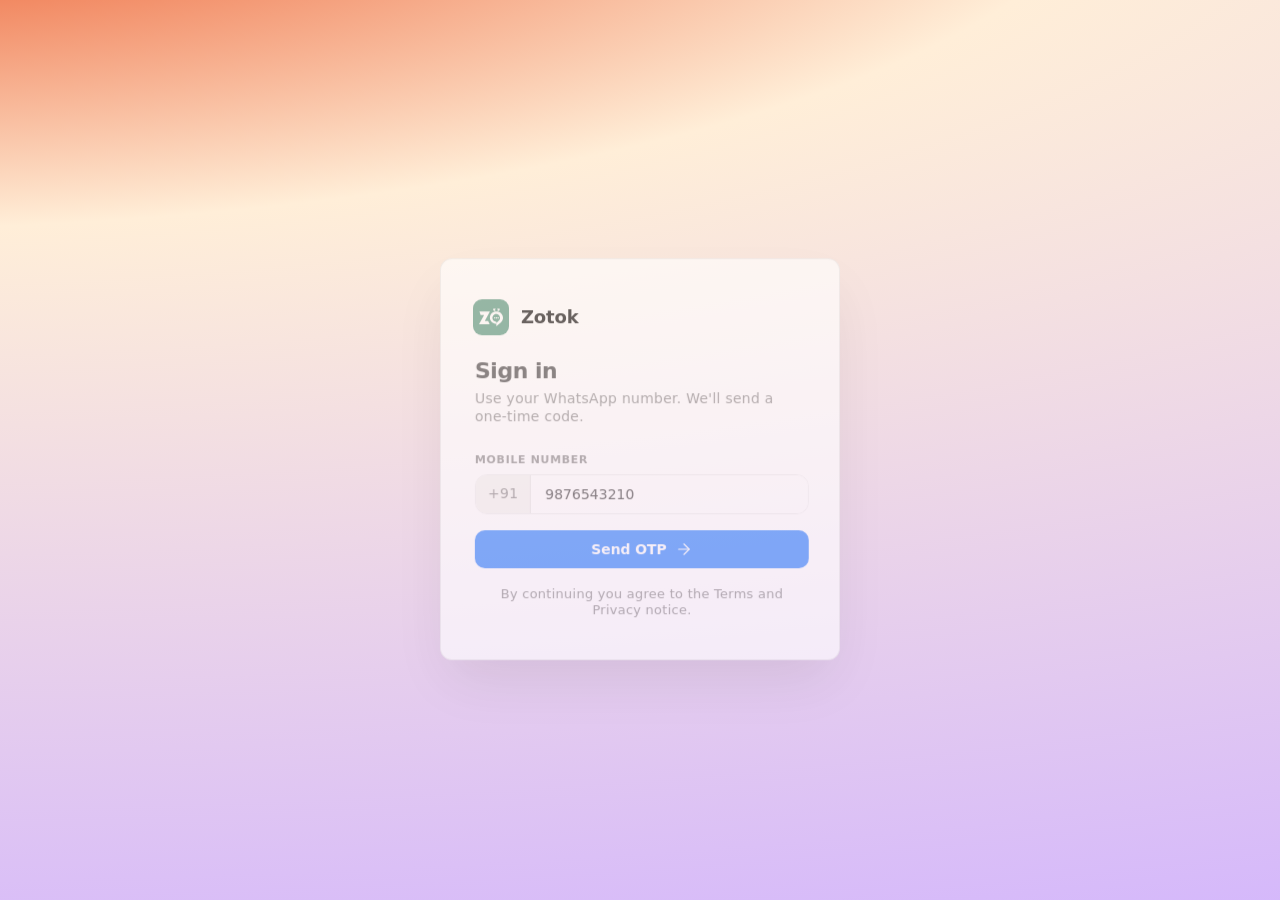
==== commit f1c69629: "Component library standardization and WhatsApp page pixel-perfect update Co-Authored-By: Claude Sonn" ====
--- a/index.html
+++ b/index.html
@@ -5,6 +5,7 @@
 <title>Group Sense</title>
 <meta http-equiv="refresh" content="0; url=login.html">
 <link rel="stylesheet" href="styles/main.css">
+<link rel="stylesheet" href="styles/components.css">
 <link rel="stylesheet" href="styles/dark.css">
   <link rel="preconnect" href="https://fonts.googleapis.com">
   <link rel="preconnect" href="https://fonts.gstatic.com" crossorigin>
--- a/styles/main.css
+++ b/styles/main.css
@@ -183,14 +183,14 @@
 }
 
 .btn-primary {
-  background: var(--ink);
-  color: var(--white);
-  border-color: var(--ink);
+  background: #0067ff;
+  color: #fff;
+  border-color: #0067ff;
 }
 
 .btn-primary:hover {
-  background: var(--ink-hover);
-  border-color: var(--ink-hover);
+  background: #0055d4;
+  border-color: #0055d4;
 }
 
 .btn-ghost {
@@ -281,7 +281,7 @@
 .brand-mark {
   width: 36px;
   height: 36px;
-  border-radius: 10px;
+  border-radius: 6px;
   background: transparent;
   color: var(--white);
   display: grid;
@@ -291,11 +291,13 @@
   letter-spacing: 0;
   flex: none;
   overflow: hidden;
+  background: #589981;
+  border-color: #589981;
 }
 
 .brand-mark .nav-img-icon {
-  width: 32px;
-  height: 32px;
+  width: 24px;
+  height: 18px;
 }
 
 .nav-img-icon {
@@ -765,6 +767,7 @@
   display: flex;
   flex-direction: column;
   transition: margin-left .2s ease;
+  background: #f8f8f7;
 }
 
 .sidebar.collapsed~.main {
@@ -991,6 +994,7 @@
   width: 100%;
   margin: 0 auto;
 }
+
 
 .page-narrow {
   max-width: 760px;
@@ -1780,7 +1784,7 @@
   display: inline-flex;
   align-items: center;
   gap: 8px;
-  padding: 11px 17px;
+  padding: 10px 16px;
   background: transparent;
   border: 1px solid rgba(0, 0, 0, 0.06);
   border-radius: 999px;
@@ -1988,6 +1992,7 @@
 .upgrade-row .text {
   font-size: 14px;
   color: var(--ink);
+  letter-spacing: -0.18px;
 }
 
 .upgrade-row .text small {
@@ -1995,6 +2000,7 @@
   color: var(--muted);
   font-size: 12px;
   margin-top: 2px;
+  letter-spacing: -0.09px;
 }
 
 /* ==========================================================================
@@ -2330,30 +2336,7 @@
   letter-spacing: 0.01px;
 }
 
-.mgc-row-check {
-  width: 20px;
-  height: 20px;
-  border: 1.5px solid rgba(0, 0, 0, 0.2);
-  border-radius: 5px;
-  flex-shrink: 0;
-  display: flex;
-  align-items: center;
-  justify-content: center;
-  transition: background 0.12s, border-color 0.12s;
-}
-
-.mgc-row.selected .mgc-row-check {
-  background: #0067ff;
-  border-color: #0067ff;
-}
-
-.mgc-row-check-tick {
-  display: none;
-}
-
-.mgc-row.selected .mgc-row-check-tick {
-  display: block;
-}
+/* .mgc-row-check → checkbox (components.css) */
 
 .mgc-row.disabled {
   opacity: 0.4;
@@ -2369,6 +2352,11 @@
   align-items: center;
   justify-content: space-between;
   flex-shrink: 0;
+  gap: 12px;
+}
+
+.mgc-foot .btn {
+  flex: 1;
 }
 
 .mgc-btn-later {
@@ -2680,33 +2668,7 @@
   color: var(--muted);
 }
 
-.checkbox {
-  width: 18px;
-  height: 18px;
-  border-radius: 5px;
-  border: 1.5px solid var(--border);
-  background: var(--white);
-  display: grid;
-  place-items: center;
-  flex: none;
-  transition-property: color, background-color, border-color, text-decoration-color, fill, stroke;
-  transition-timing-function: cubic-bezier(.4, 0, .2, 1);
-  transition-duration: .15s;
-}
-
-.group-row.selected .checkbox {
-  background: var(--ink);
-  border-color: var(--ink);
-}
-
-.checkbox svg {
-  color: var(--white);
-  opacity: 0;
-}
-
-.group-row.selected .checkbox svg {
-  opacity: 1;
-}
+/* .checkbox → components.css */
 
 .group-row.locked {
   cursor: not-allowed;
@@ -2861,29 +2823,7 @@
 }
 
 
-.history-radio {
-  width: 18px;
-  height: 18px;
-  flex-shrink: 0;
-  display: grid;
-  place-items: center;
-}
-
-.history-radio .radio-on {
-  display: none;
-}
-
-.history-radio .radio-off {
-  display: block;
-}
-
-.history-option-row.selected .history-radio .radio-off {
-  display: none;
-}
-
-.history-option-row.selected .history-radio .radio-on {
-  display: block;
-}
+/* .history-radio → radio (components.css) */
 
 .date-range-row {
   display: flex;
@@ -2967,6 +2907,10 @@
   text-align: center;
   gap: 12px;
   padding: 52px 32px;
+}
+
+.sync-progress-view .btn {
+  width: 200px;
 }
 
 .modal.syncing .modal-head,
@@ -3243,28 +3187,7 @@
   align-items: center;
 }
 
-.cat-btn {
-  background: white;
-  border: 1px solid #e8e6e0;
-  border-radius: 10px;
-  padding: 9px 13px;
-  display: flex;
-  align-items: center;
-  gap: 8px;
-  cursor: pointer;
-  font-weight: 500;
-  font-size: 14px;
-  color: #34322d;
-  white-space: nowrap;
-  font-family: inherit;
-  letter-spacing: -0.09px;
-}
-
-.cat-btn img {
-  width: 18px;
-  height: 18px;
-  display: block;
-}
+/* .cat-btn → replaced by .btn-secondary (styles/components.css) */
 
 .cat-table {
   flex: 1;
@@ -3359,32 +3282,7 @@
   flex-shrink: 0;
 }
 
-.cat-reply-btn {
-  display: inline-flex;
-  align-items: center;
-  gap: 8px;
-  background: white;
-  border: 1px solid #e8e6e0;
-  border-radius: 10px;
-  padding: 9px 13px;
-  font-size: 14px;
-  font-weight: 500;
-  color: #34322d;
-  letter-spacing: -0.09px;
-  cursor: pointer;
-  font-family: inherit;
-  white-space: nowrap;
-}
-
-.cat-reply-btn:hover {
-  background: #f8f8f7;
-}
-
-.cat-reply-btn img {
-  width: 18px;
-  height: 18px;
-  display: block;
-}
+/* .cat-reply-btn → replaced by .btn-secondary (styles/components.css) */
 
 .cat-group-cell {
   display: flex;
@@ -3484,27 +3382,7 @@
   letter-spacing: -0.09px;
 }
 
-.cat-flyout-icon-btn {
-  display: flex;
-  align-items: center;
-  justify-content: center;
-  background: white;
-  border: 1px solid #e8e6e0;
-  border-radius: 10px;
-  padding: 9px;
-  cursor: pointer;
-  flex-shrink: 0;
-}
-
-.cat-flyout-icon-btn:hover {
-  background: #f4f3ef;
-}
-
-.cat-flyout-icon-btn img {
-  width: 18px;
-  height: 18px;
-  display: block;
-}
+/* .cat-flyout-icon-btn → btn-secondary (components.css) */
 
 .cat-flyout-head-actions {
   display: flex;
@@ -4044,7 +3922,7 @@
   background: white;
   border: 1px solid #e8e6e0;
   border-radius: 10px;
-  padding: 9px 13px;
+  padding: 8px 12px;
   width: 300px;
 }
 
@@ -4085,33 +3963,7 @@
 }
 
 /* ── Action button ── */
-.nlv-action-btn {
-  display: inline-flex;
-  align-items: center;
-  gap: 8px;
-  background: white;
-  border: 1px solid #e8e6e0;
-  border-radius: 10px;
-  padding: 9px 13px;
-  font-size: 14px;
-  font-weight: 500;
-  color: #34322d;
-  letter-spacing: -0.09px;
-  cursor: pointer;
-  font-family: inherit;
-  white-space: nowrap;
-  transition: background 0.15s;
-}
-
-.nlv-action-btn:hover {
-  background: #f8f8f7;
-}
-
-.nlv-action-btn img {
-  width: 18px;
-  height: 18px;
-  display: block;
-}
+/* .nlv-action-btn → btn btn-secondary (components.css) */
 
 .nlv-table td.nlv-td-action {
   white-space: nowrap;
@@ -4120,7 +3972,7 @@
 .nlv-td-action-wrap {
   display: flex;
   align-items: center;
-  gap: 6px;
+  gap: 8px;
 }
 
 /* ── Checkboxes — matches cat-modal-check-box style ── */
@@ -4129,39 +3981,7 @@
   padding: 12px 8px 12px 16px !important;
 }
 
-.nlv-cb {
-  width: 20px;
-  height: 20px;
-  border-radius: 4px;
-  border: 1.5px solid #d0cfc9;
-  cursor: pointer;
-  appearance: none;
-  -webkit-appearance: none;
-  background: white;
-  display: block;
-  flex-shrink: 0;
-  transition-property: background-color, border-color;
-  transition-timing-function: cubic-bezier(.4, 0, .2, 1);
-  transition-duration: .15s;
-}
-
-.nlv-cb:checked {
-  background-color: #0067ff;
-  border-color: #0067ff;
-  background-image: url("data:image/svg+xml,%3Csvg xmlns='http://www.w3.org/2000/svg' viewBox='0 0 12 12'%3E%3Cpolyline points='2,6.5 5,9.5 10,3' stroke='white' stroke-width='1.8' stroke-linecap='round' stroke-linejoin='round' fill='none'/%3E%3C/svg%3E");
-  background-repeat: no-repeat;
-  background-position: center;
-  background-size: 12px 12px;
-}
-
-.nlv-cb:indeterminate {
-  background-color: #0067ff;
-  border-color: #0067ff;
-  background-image: url("data:image/svg+xml,%3Csvg width='10' height='2' viewBox='0 0 10 2' fill='none' xmlns='http://www.w3.org/2000/svg'%3E%3Crect x='1' y='0.5' width='8' height='1' rx='0.5' fill='white'/%3E%3C/svg%3E");
-  background-repeat: no-repeat;
-  background-position: center;
-  background-size: 10px 2px;
-}
+/* .nlv-cb → checkbox (components.css) */
 
 /* ── Selection bar ── */
 .nlv-selection-bar {
@@ -4178,6 +3998,12 @@
   display: flex;
 }
 
+.nlv-selection-actions {
+  display: flex;
+  align-items: center;
+  gap: 8px;
+}
+
 .nlv-selection-count {
   font-size: 14px;
   font-weight: 500;
@@ -4185,26 +4011,7 @@
   letter-spacing: -0.09px;
 }
 
-.nlv-selection-atc {
-  display: inline-flex;
-  align-items: center;
-  gap: 7px;
-  background: #0067ff;
-  border: none;
-  border-radius: 8px;
-  padding: 8px 14px;
-  font-size: 13px;
-  font-weight: 600;
-  color: white;
-  letter-spacing: -0.09px;
-  cursor: pointer;
-  font-family: inherit;
-  transition: background 0.15s;
-}
-
-.nlv-selection-atc:hover {
-  background: #0055d4;
-}
+/* .nlv-selection-atc → btn btn-primary (components.css) */
 
 /* ── Table container ── */
 .nlv-table-wrap {
@@ -4429,28 +4236,7 @@
   flex-shrink: 0;
 }
 
-.nlv-flyout-icon-btn {
-  display: flex;
-  align-items: center;
-  justify-content: center;
-  background: white;
-  border: 1px solid #e8e6e0;
-  border-radius: 10px;
-  padding: 9px;
-  cursor: pointer;
-  flex-shrink: 0;
-  transition: background 0.15s;
-}
-
-.nlv-flyout-icon-btn:hover {
-  background: #f4f3ef;
-}
-
-.nlv-flyout-icon-btn img {
-  width: 18px;
-  height: 18px;
-  display: block;
-}
+/* .nlv-flyout-icon-btn → btn btn-icon (components.css) */
 
 .nlv-flyout-messages {
   flex: 1;
@@ -4794,53 +4580,16 @@
   align-items: center;
 }
 
-.atc-cancel-btn {
+/* .atc-cancel-btn → btn btn-sm btn-secondary (components.css) */
+/* .atc-continue-btn → btn btn-sm btn-primary (components.css) */
+.atc-footer .btn {
   flex: 1;
-  background: white;
-  border: 1px solid #e8e6e0;
-  border-radius: 10px;
-  padding: 12px 15px;
-  font-size: 14px;
-  font-weight: 600;
-  color: #34322d;
-  letter-spacing: -0.09px;
-  cursor: pointer;
-  font-family: inherit;
-  line-height: 16px;
-  transition: background 0.15s;
-}
-
-.atc-cancel-btn:hover {
-  background: #f8f8f7;
-}
-
-.atc-continue-btn {
-  flex: 1;
-  background: #0067ff;
-  border: none;
-  border-radius: 10px;
-  padding: 12px 14px;
-  font-size: 14px;
-  font-weight: 600;
-  color: white;
-  letter-spacing: -0.09px;
-  cursor: pointer;
-  font-family: inherit;
-  line-height: 16px;
-  transition: background 0.15s;
-}
-
-.atc-continue-btn:hover {
-  background: #0055d4;
-}
-
-.atc-continue-btn:disabled {
-  background: #0067ff;
+  justify-content: center;
+}
+
+.atc-footer .btn-primary:disabled {
   cursor: not-allowed;
   opacity: 0.85;
-  display: flex;
-  align-items: center;
-  justify-content: center;
 }
 
 @keyframes atc-spin {
@@ -4976,43 +4725,10 @@
   line-height: 16px;
 }
 
-.atc-camp-radio {
-  width: 24px;
-  height: 24px;
-  flex-shrink: 0;
-  border: 1.5px solid rgba(0, 0, 0, 0.18);
-  border-radius: 50%;
-  box-sizing: border-box;
-  transition: border-color 0.15s;
-}
-
-.atc-camp-item.selected .atc-camp-radio {
-  border-color: #0067ff;
-  background: #0067ff;
-  background-image: url("data:image/svg+xml,%3Csvg width='12' height='10' viewBox='0 0 12 10' fill='none' xmlns='http://www.w3.org/2000/svg'%3E%3Cpath d='M1 5l3.5 3.5L11 1' stroke='white' stroke-width='2' stroke-linecap='round' stroke-linejoin='round'/%3E%3C/svg%3E");
-  background-repeat: no-repeat;
-  background-position: center;
-}
-
-.atc-assign-btn {
-  flex: 1;
-  background: #0067ff;
-  border: none;
-  border-radius: 10px;
-  padding: 12px 14px;
-  font-size: 14px;
-  font-weight: 600;
-  color: white;
-  letter-spacing: -0.09px;
-  cursor: pointer;
-  font-family: inherit;
-  line-height: 16px;
-  transition: background 0.15s;
-}
-
-.atc-assign-btn:hover {
-  background: #0055d4;
-}
+/* .atc-camp-radio → radio (components.css) */
+/* .atc-camp-item.selected .radio → radio.selected (components.css) */
+
+/* .atc-assign-btn → btn btn-sm btn-primary (components.css) */
 
 .atc-modal.wide {
   width: 1024px;
@@ -5128,6 +4844,12 @@
   gap: 20px;
 }
 
+.kc-card:hover {
+  border: 1px solid rgba(0, 0, 0, 0.2);
+  transition-timing-function: cubic-bezier(.4, 0, .2, 1);
+  transition-duration: .15s;
+}
+
 .kc-preview {
   background: #f8f8f7;
   border-radius: 14px;
@@ -5175,108 +4897,13 @@
   flex-shrink: 0;
 }
 
-.kc-btn-know {
-  background: #ffffff;
-  border: none;
-  border-radius: 10px;
-  padding: 10px 12px;
-  font-family: inherit;
-  font-size: 14px;
-  font-weight: 500;
-  line-height: 20px;
-  letter-spacing: -0.09px;
-  color: #34322d;
-  cursor: pointer;
-  white-space: nowrap;
-}
-
-.kc-btn-know:hover {
-  background: #f0eeec;
-}
-
-.kc-btn-deploy {
-  background: #0067ff;
-  border: none;
-  border-radius: 10px;
-  padding: 8px 12px;
-  display: flex;
-  align-items: center;
-  gap: 6px;
-  font-size: 14px;
-  font-weight: 600;
-  color: white;
-  cursor: pointer;
-  font-family: inherit;
-  letter-spacing: -0.09px;
-  transition-property: color, background-color, border-color, text-decoration-color, fill, stroke;
-  transition-timing-function: cubic-bezier(.4, 0, .2, 1);
-  transition-duration: .15s;
-}
-
-.kc-btn-deploy:hover {
-  background: #0055d4;
-}
-
-.kc-btn-deploy img {
-  width: 18px;
-  height: 18px;
-  display: block;
-  flex-shrink: 0;
-}
-
-.kc-btn-configure {
-  background: white;
-  border: 1px solid #e8e6e0;
-  border-radius: 10px;
-  padding: 8px 12px;
-  display: flex;
-  align-items: center;
-  gap: 8px;
-  font-size: 14px;
-  font-weight: 500;
-  color: #34322d;
-  cursor: pointer;
-  font-family: inherit;
-  letter-spacing: -0.09px;
-  transition-property: color, background-color, border-color, text-decoration-color, fill, stroke;
-  transition-timing-function: cubic-bezier(.4, 0, .2, 1);
-  transition-duration: .15s;
-}
-
-.kc-btn-configure:hover {
-  background: #f0f0ef;
-}
-
-.kc-btn-configure svg {
-  flex-shrink: 0;
-}
-
-.kc-btn-disconnect {
-  background: none;
-  border: 1px solid #dd360c;
-  border-radius: 10px;
-  padding: 8px 12px;
-  display: flex;
-  align-items: center;
-  gap: 8px;
-  font-size: 14px;
-  font-weight: 500;
-  color: #dd360c;
-  cursor: pointer;
-  font-family: inherit;
-  letter-spacing: -0.09px;
-  transition-property: color, background-color, border-color, text-decoration-color, fill, stroke;
-  transition-timing-function: cubic-bezier(.4, 0, .2, 1);
-  transition-duration: .15s;
-}
-
-.kc-btn-disconnect:hover {
-  background: rgba(221, 54, 12, 0.06);
-}
-
-.kc-btn-disconnect svg {
-  flex-shrink: 0;
-}
+/* .kc-btn-know → moved to styles/components.css as .btn-tertiary */
+
+/* .btn-primary → moved to styles/components.css */
+
+/* .kc-btn-configure → moved to styles/components.css as .btn-secondary */
+
+/* .kc-btn-disconnect → btn-danger (components.css) */
 
 .remove-confirm-box {
   background: #fff;
@@ -5635,34 +5262,7 @@
   display: none;
 }
 
-.cat-modal-check-box {
-  width: 20px;
-  height: 20px;
-  flex-shrink: 0;
-  border: 1.5px solid #d0cfc9;
-  border-radius: 4px;
-  display: grid;
-  place-items: center;
-  transition-property: color, background-color, border-color, text-decoration-color, fill, stroke;
-  transition-timing-function: cubic-bezier(.4, 0, .2, 1);
-  transition-duration: .15s;
-}
-
-.cat-modal-check:checked+.cat-modal-check-box {
-  background: #0067ff;
-  border-color: #0067ff;
-}
-
-.cat-modal-check:checked+.cat-modal-check-box::after {
-  content: '';
-  display: block;
-  width: 12px;
-  height: 12px;
-  background-image: url("data:image/svg+xml,%3Csvg xmlns='http://www.w3.org/2000/svg' viewBox='0 0 12 12'%3E%3Cpolyline points='2,6.5 5,9.5 10,3' stroke='white' stroke-width='1.8' stroke-linecap='round' stroke-linejoin='round' fill='none'/%3E%3C/svg%3E");
-  background-repeat: no-repeat;
-  background-position: center;
-  background-size: contain;
-}
+/* .cat-modal-check-box → checkbox (components.css) */
 
 .cat-modal-deploy-btn {
   background: #0067ff;
@@ -6090,6 +5690,10 @@
   align-items: center;
 }
 
+.leads-modal-footer .btn {
+  flex: 1;
+}
+
 .leads-btn-cancel {
   flex: 1;
   background: white;
@@ -6110,28 +5714,7 @@
   background: #f0f0ef;
 }
 
-.leads-btn-primary {
-  flex: 1;
-  background: #0067ff;
-  border: none;
-  border-radius: 10px;
-  padding: 12px 14px;
-  font-size: 14px;
-  font-weight: 600;
-  color: white;
-  letter-spacing: -0.09px;
-  cursor: pointer;
-  font-family: inherit;
-  text-align: center;
-  display: flex;
-  align-items: center;
-  justify-content: center;
-  transition: background .15s cubic-bezier(.4, 0, .2, 1);
-}
-
-.leads-btn-primary:hover:not(:disabled) {
-  background: #0055d4;
-}
+/* .leads-btn-primary → replaced by .btn-primary (styles/components.css) */
 
 .leads-btn-loading {
   opacity: 0.85;
@@ -6563,30 +6146,8 @@
   letter-spacing: 0.01px;
 }
 
-.leads-group-check {
-  width: 20px;
-  height: 20px;
-  border: 1.5px solid rgba(0, 0, 0, 0.2);
-  border-radius: 5px;
-  flex-shrink: 0;
-  display: flex;
-  align-items: center;
-  justify-content: center;
-  transition: background .12s, border-color .12s;
-}
-
-.leads-group-row.selected .leads-group-check {
-  background: #0067ff;
-  border-color: #0067ff;
-}
-
-.leads-group-check-tick {
-  display: none;
-}
-
-.leads-group-row.selected .leads-group-check-tick {
-  display: block;
-}
+/* .leads-group-check → checkbox (components.css) */
+/* .leads-group-row.selected .checkbox → .checkbox:checked (components.css) */
 
 /* Success view */
 .leads-success-body {
@@ -6597,6 +6158,10 @@
   gap: 12px;
   padding: 48px 20px;
   text-align: center;
+}
+
+.leads-success-body .btn {
+  width: 200px;
 }
 
 .leads-success-icon {
--- a/styles/components.css
+++ b/styles/components.css
@@ -0,0 +1,179 @@
+/* ==========================================================================
+   Zotok — components.css
+   Shared UI components used across pages.
+   Load after main.css, before dark.css.
+   ========================================================================== */
+
+/* ==========================================================================
+   Buttons
+   ========================================================================== */
+
+/* ── Button Sizes ─────────────────────────────────────────────────────────── */
+.btn-sm {
+   padding: 8px 12px !important;
+   gap: 6px;
+}
+
+.btn-md {
+   padding: 10px 16px !important;
+   gap: 8px;
+}
+
+/* ── Base Button ──────────────────────────────────────────────────────────── */
+.btn {
+   border-radius: 10px;
+   padding: 8px 12px;
+   display: flex;
+   align-items: center;
+   font-family: inherit;
+   font-size: 14px;
+   line-height: 18px;
+   letter-spacing: -0.09px;
+   cursor: pointer;
+   transition-timing-function: cubic-bezier(.4, 0, .2, 1);
+   transition-duration: .15s;
+   transition-property: color, background-color, border-color, text-decoration-color, fill, stroke;
+}
+
+.btn img,
+.btn svg {
+   width: 18px;
+   height: 18px;
+   display: block;
+   flex-shrink: 0;
+}
+
+.btn svg {
+   --stroke-0: currentColor;
+   --fill-0: currentColor;
+}
+
+/* ── Primary Button ───────────────────────────────────────────────────────── */
+.btn-primary {
+   background: #0067ff;
+   border: none;
+   font-weight: 600;
+   color: white;
+}
+
+.btn-primary:hover {
+   background: #0055d4;
+}
+
+.modal-foot .btn-primary,
+.modal-foot .btn-secondary {
+   flex: 1;
+}
+
+/* ── Secondary Button ─────────────────────────────────────────────────────── */
+.btn-secondary {
+   background: white;
+   border: 1px solid #e8e6e0;
+   font-weight: 500;
+   color: #34322d;
+}
+
+.btn-secondary:hover {
+   background: #f0f0ef;
+}
+
+/* ── Tertiary Button ──────────────────────────────────────────────────────── */
+.btn-tertiary {
+   background: #ffffff;
+   border: none;
+   display: inline-flex;
+   font-weight: 500;
+   color: #34322d;
+   white-space: nowrap;
+}
+
+.btn-tertiary:hover {
+   background: #f0eeec;
+}
+
+/* ── Danger Button ────────────────────────────────────────────────────────── */
+.btn-danger {
+   background: none;
+   border: 1px solid #dd360c;
+   font-weight: 500;
+   color: #dd360c;
+}
+
+.btn-danger:hover {
+   background: rgba(221, 54, 12, 0.06);
+}
+
+/* ── Icon Button ──────────────────────────────────────────────────────────── */
+.btn-icon {
+   justify-content: center;
+   background: white;
+   border: 1px solid #e8e6e0;
+   padding: 8px;
+}
+
+.btn-icon:hover {
+   background: #f0f0ef;
+}
+
+
+/* ==========================================================================
+   Checkbox
+   ========================================================================== */
+
+/* ── Checkbox ─────────────────────────────────────────────────────────────── */
+.checkbox {
+   width: 18px;
+   height: 18px;
+   border-radius: 4px;
+   border: 1.5px solid #d0cfc9;
+   cursor: pointer;
+   appearance: none;
+   -webkit-appearance: none;
+   background: white;
+   display: block;
+   flex-shrink: 0;
+   transition-property: background-color, border-color;
+   transition-timing-function: cubic-bezier(.4, 0, .2, 1);
+   transition-duration: .15s;
+}
+
+.checkbox:checked {
+   background-color: #0067ff;
+   border-color: #0067ff;
+   background-image: url("data:image/svg+xml,%3Csvg xmlns='http://www.w3.org/2000/svg' viewBox='0 0 12 12'%3E%3Cpolyline points='2,6.5 5,9.5 10,3' stroke='white' stroke-width='1.8' stroke-linecap='round' stroke-linejoin='round' fill='none'/%3E%3C/svg%3E");
+   background-repeat: no-repeat;
+   background-position: center;
+   background-size: 12px 12px;
+}
+
+.checkbox:indeterminate {
+   background-color: #0067ff;
+   border-color: #0067ff;
+   background-image: url("data:image/svg+xml,%3Csvg width='10' height='2' viewBox='0 0 10 2' fill='none' xmlns='http://www.w3.org/2000/svg'%3E%3Crect x='1' y='0.5' width='8' height='1' rx='0.5' fill='white'/%3E%3C/svg%3E");
+   background-repeat: no-repeat;
+   background-position: center;
+   background-size: 10px 2px;
+}
+
+/* ==========================================================================
+   Radio
+   ========================================================================== */
+
+/* ── Radio ────────────────────────────────────────────────────────────────── */
+.radio {
+   width: 22px;
+   height: 22px;
+   flex-shrink: 0;
+   border: 1.5px solid rgba(0, 0, 0, 0.18);
+   border-radius: 50%;
+   box-sizing: border-box;
+   transition: border-color 0.15s, background-color 0.15s;
+}
+
+.radio.selected {
+   border-color: #0067ff;
+   background: #0067ff;
+   background-image: url("data:image/svg+xml,%3Csvg width='12' height='10' viewBox='0 0 12 10' fill='none' xmlns='http://www.w3.org/2000/svg'%3E%3Cpath d='M1 5l3.5 3.5L11 1' stroke='white' stroke-width='2' stroke-linecap='round' stroke-linejoin='round'/%3E%3C/svg%3E");
+   background-repeat: no-repeat;
+   background-position: center;
+}
--- a/styles/dark.css
+++ b/styles/dark.css
@@ -276,12 +276,12 @@
   color: #7f7f7f;
 }
 
-.dark .btn-know-more {
+.dark .btn-tertiary {
   background: transparent;
   color: #dadada;
 }
 
-.dark .btn-know-more:hover {
+.dark .btn-tertiary:hover {
   background: rgba(255, 255, 255, 0.06);
 }
 
@@ -598,19 +598,7 @@
   color: #7f7f7f;
 }
 
-.dark .checkbox {
-  background: transparent;
-  border-color: rgba(255, 255, 255, 0.20);
-}
-
-.dark .group-row.selected .checkbox {
-  background: #dadada;
-  border-color: #dadada;
-}
-
-.dark .group-row.selected .checkbox svg {
-  color: #1a1a1a;
-}
+/* .dark .checkbox → consolidated below (line ~1167) */
 
 .dark .group-row.locked {
   background: #1c1c1c;
@@ -711,14 +699,14 @@
 }
 
 .dark .btn-primary {
-  background: #dadada;
-  color: #1a1a1a;
-  border-color: #dadada;
+  background: #0067ff;
+  color: #fff;
+  border-color: #0067ff;
 }
 
 .dark .btn-primary:hover {
-  background: #f0efec;
-  border-color: #f0efec;
+  background: #1a78ff;
+  border-color: #1a78ff;
 }
 
 .dark .btn-ghost {
@@ -781,6 +769,13 @@
 }
 
 /* ── Upgrade row ──────────────────────────────────── */
+.dark .wa-group-remove {
+  color: rgba(255, 255, 255, 0.25);
+}
+.dark .wa-group-remove:hover {
+  color: #ff6b47;
+}
+
 .dark .upgrade-row {
   background: #242424;
   border-color: rgba(255, 255, 255, 0.10);
@@ -843,13 +838,13 @@
   color: #7f7f7f;
 }
 
-.dark .cat-btn {
+.dark .btn-secondary {
   background: #2e2e2e !important;
   border-color: rgba(255, 255, 255, 0.10) !important;
   color: #dadada !important;
 }
 
-.dark .cat-btn:hover {
+.dark .btn-secondary:hover {
   background: #3a3a3a;
 }
 
@@ -878,13 +873,13 @@
   border-top-color: rgba(255, 255, 255, 0.06);
 }
 
-.dark .cat-reply-btn {
+.dark .btn-secondary {
   background: #2e2e2e !important;
   border-color: rgba(255, 255, 255, 0.10) !important;
   color: #dadada !important;
 }
 
-.dark .cat-reply-btn:hover {
+.dark .btn-secondary:hover {
   background: #3a3a3a;
 }
 
@@ -907,12 +902,12 @@
   color: #7f7f7f;
 }
 
-.dark .cat-flyout-icon-btn {
+.dark .btn-secondary {
   background: #2e2e2e !important;
   border-color: rgba(255, 255, 255, 0.10) !important;
 }
 
-.dark .cat-flyout-icon-btn:hover {
+.dark .btn-secondary:hover {
   background: #3a3a3a;
 }
 
@@ -1063,13 +1058,13 @@
 }
 
 /* ── Category view ── */
-.dark .cat-reply-btn img,
-.dark .cat-btn img {
+.dark .btn-secondary img,
+.dark .btn-secondary img {
   filter: brightness(0) invert(1) !important;
   opacity: 0.78;
 }
 
-.dark .cat-flyout-icon-btn img {
+.dark .btn-secondary img {
   filter: brightness(0) invert(1) !important;
   opacity: 0.78;
 }
@@ -1162,22 +1157,14 @@
   background: #333;
 }
 
-.dark .nlv-action-btn {
-  background: #2a2a2a;
-  border-color: rgba(255, 255, 255, 0.10);
-  color: #dadada;
-}
-
-.dark .nlv-action-btn:hover {
-  background: #333;
-}
-
-.dark .nlv-cb {
+/* .dark .nlv-action-btn → dark .btn-secondary (dark.css) */
+
+.dark .checkbox {
   background: #2a2a2a;
   border-color: rgba(255, 255, 255, 0.20);
 }
 
-.dark .nlv-cb:checked {
+.dark .checkbox:checked {
   background-color: #0067ff;
   border-color: #0067ff;
   background-image: url("data:image/svg+xml,%3Csvg xmlns='http://www.w3.org/2000/svg' viewBox='0 0 12 12'%3E%3Cpolyline points='2,6.5 5,9.5 10,3' stroke='white' stroke-width='1.8' stroke-linecap='round' stroke-linejoin='round' fill='none'/%3E%3C/svg%3E");
@@ -1186,7 +1173,7 @@
   background-size: 12px 12px;
 }
 
-.dark .nlv-cb:indeterminate {
+.dark .checkbox:indeterminate {
   background-color: #0067ff;
   border-color: #0067ff;
   background-image: url("data:image/svg+xml,%3Csvg width='10' height='2' viewBox='0 0 10 2' fill='none' xmlns='http://www.w3.org/2000/svg'%3E%3Crect x='1' y='0.5' width='8' height='1' rx='0.5' fill='white'/%3E%3C/svg%3E");
@@ -1263,12 +1250,12 @@
   color: #7f7f7f;
 }
 
-.dark .nlv-flyout-icon-btn {
+.dark .btn-icon {
   background: #2a2a2a;
   border-color: rgba(255, 255, 255, 0.10);
 }
 
-.dark .nlv-flyout-icon-btn:hover {
+.dark .btn-icon:hover {
   background: #333;
 }
 
@@ -1339,15 +1326,7 @@
   color: #7f7f7f;
 }
 
-.dark .atc-cancel-btn {
-  background: #3a3a3a;
-  border-color: rgba(255, 255, 255, 0.10);
-  color: #dadada;
-}
-
-.dark .atc-cancel-btn:hover {
-  background: #444;
-}
+/* .dark .atc-cancel-btn → dark .btn-secondary (dark.css) */
 
 .dark .atc-search {
   background: #2a2a2a;
@@ -1379,7 +1358,7 @@
   color: #7f7f7f;
 }
 
-.dark .atc-camp-radio {
+.dark .radio {
   border-color: rgba(255, 255, 255, 0.20);
 }
 
@@ -1413,12 +1392,9 @@
   opacity: 0.78;
 }
 
-.dark .nlv-action-btn img {
-  filter: brightness(0) invert(1);
-  opacity: 0.78;
-}
-
-.dark .nlv-flyout-icon-btn img {
+/* .dark .nlv-action-btn img → covered by .dark .btn-secondary svg via currentColor */
+
+.dark .btn-icon img {
   filter: brightness(0) invert(1);
   opacity: 0.78;
 }
@@ -1468,22 +1444,22 @@
   color: #7f7f7f;
 }
 
-.dark .kc-btn-know {
+.dark .btn-tertiary {
   background: transparent;
   color: #dadada;
 }
 
-.dark .kc-btn-know:hover {
-  background: rgba(255, 255, 255, 0.06);
-}
-
-.dark .kc-btn-configure {
+.dark .btn-tertiary:hover {
+  background: rgba(255, 255, 255, 0.06);
+}
+
+.dark .btn-secondary {
   background: #3a3a3a;
   border-color: rgba(255, 255, 255, 0.10);
   color: #dadada;
 }
 
-.dark .kc-btn-configure:hover {
+.dark .btn-secondary:hover {
   background: #444;
 }
 
@@ -1540,9 +1516,7 @@
   color: #dadada;
 }
 
-.dark .cat-modal-check-box {
-  border-color: rgba(255, 255, 255, 0.20);
-}
+/* .dark .cat-modal-check-box → dark .checkbox (dark.css) */
 
 .dark .cat-modal-deploy-btn:hover {
   background: #0055d4;
@@ -1738,9 +1712,7 @@
   color: #7f7f7f;
 }
 
-.dark .leads-group-check {
-  border-color: rgba(255, 255, 255, 0.20);
-}
+/* .dark .leads-group-row .checkbox → .dark .checkbox (consolidated) */
 
 .dark .leads-success-title {
   color: #dadada;
